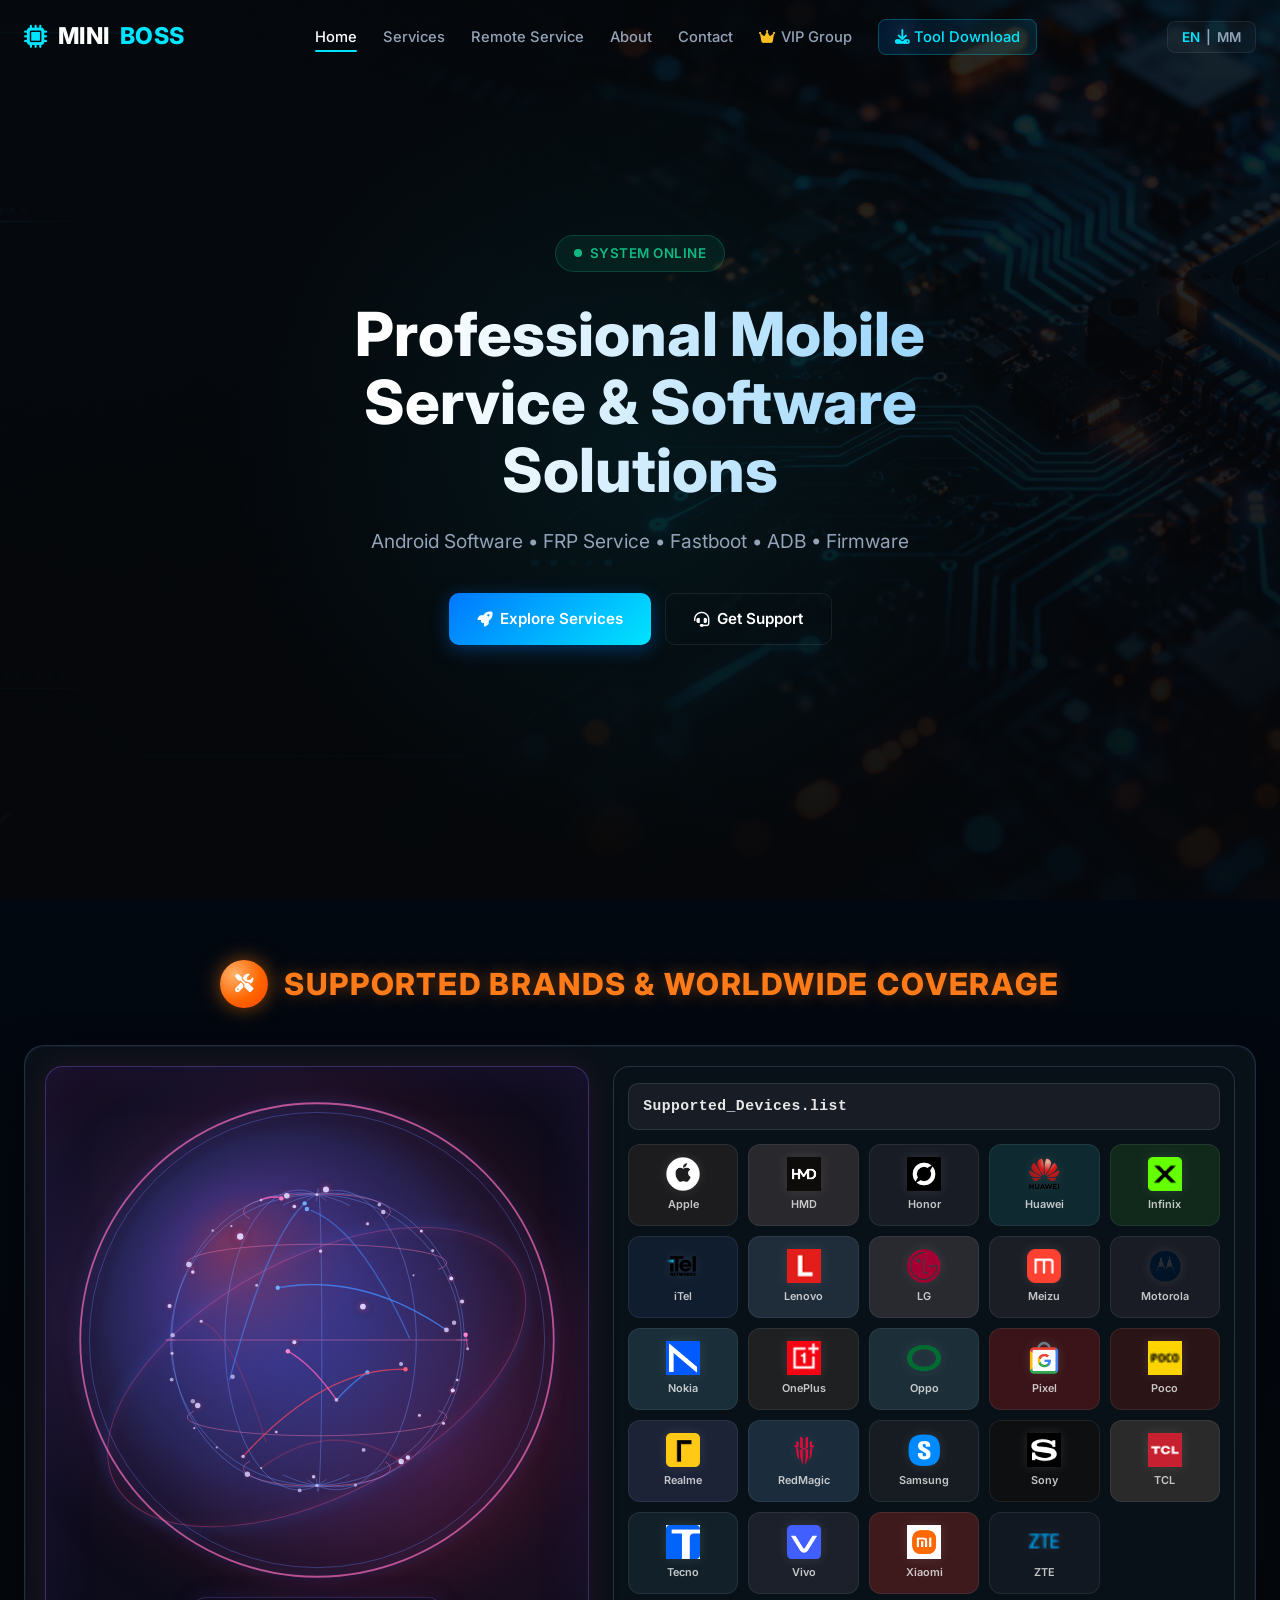
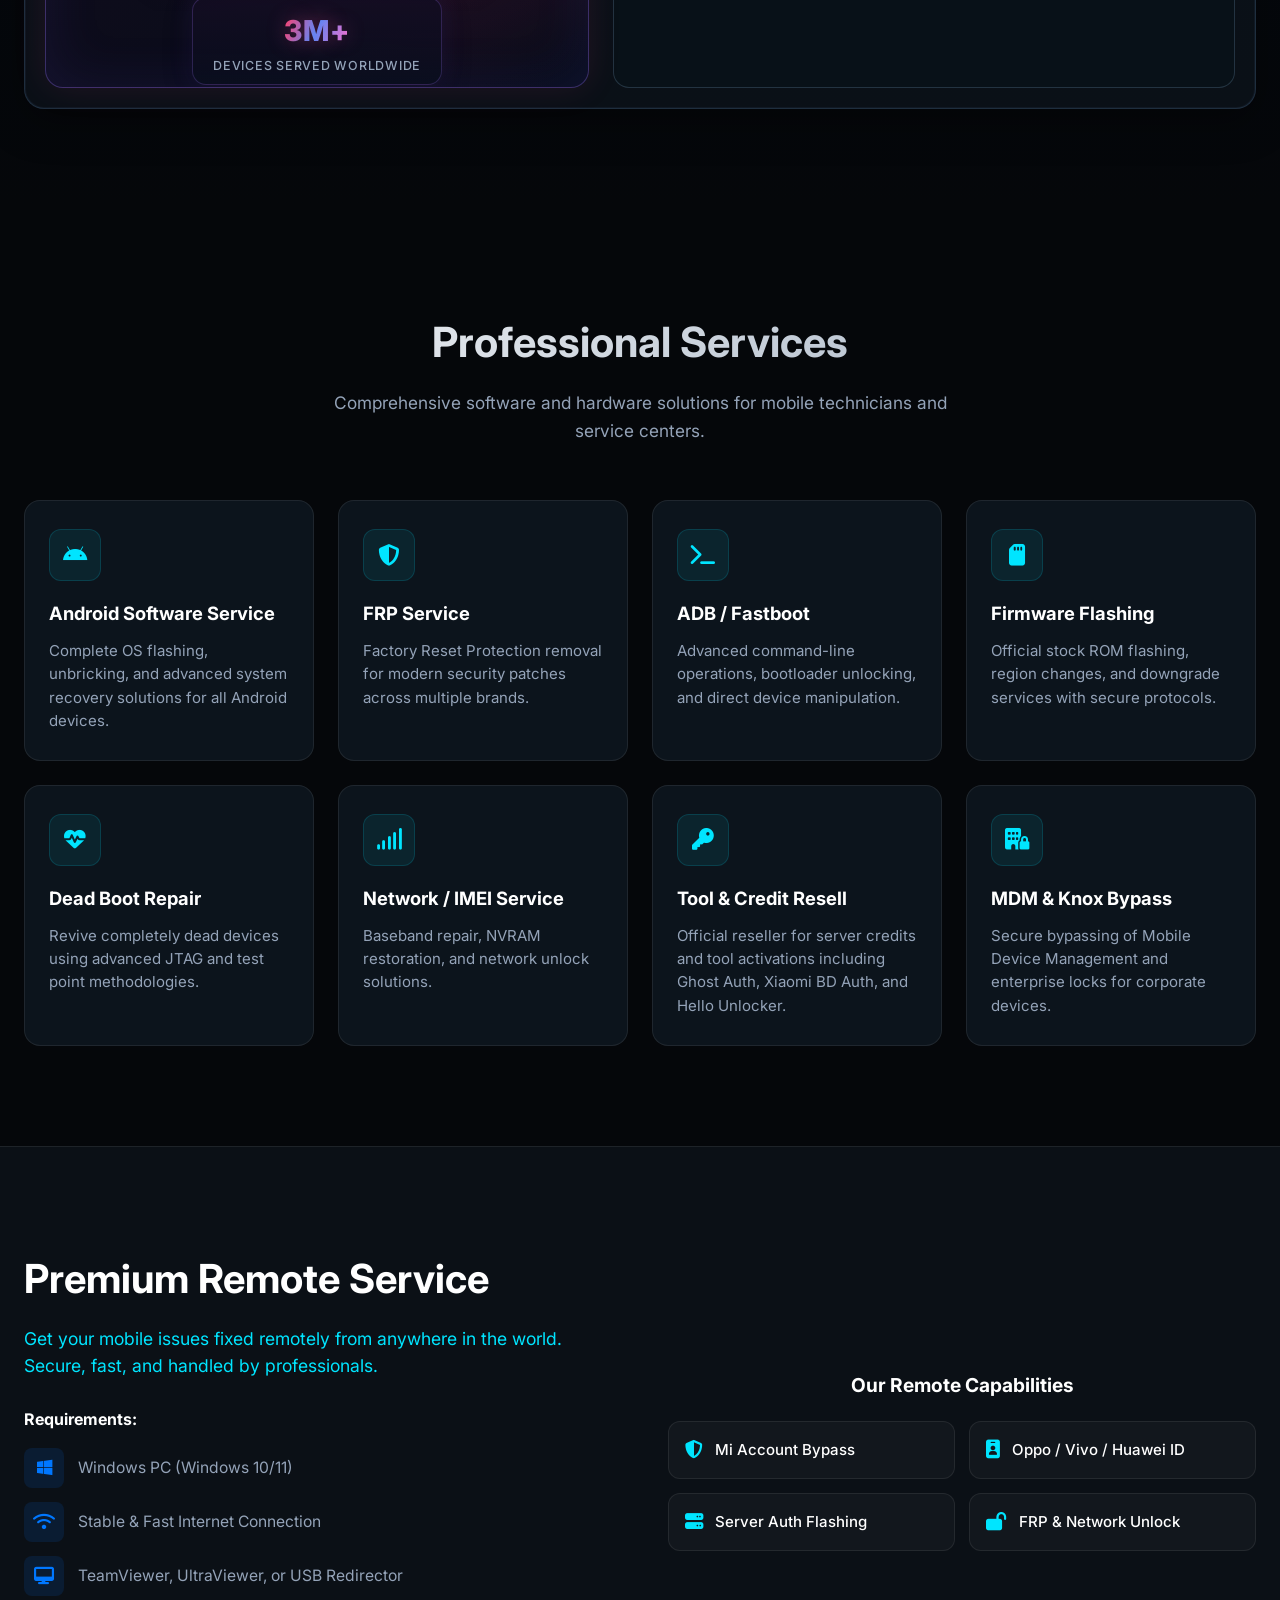
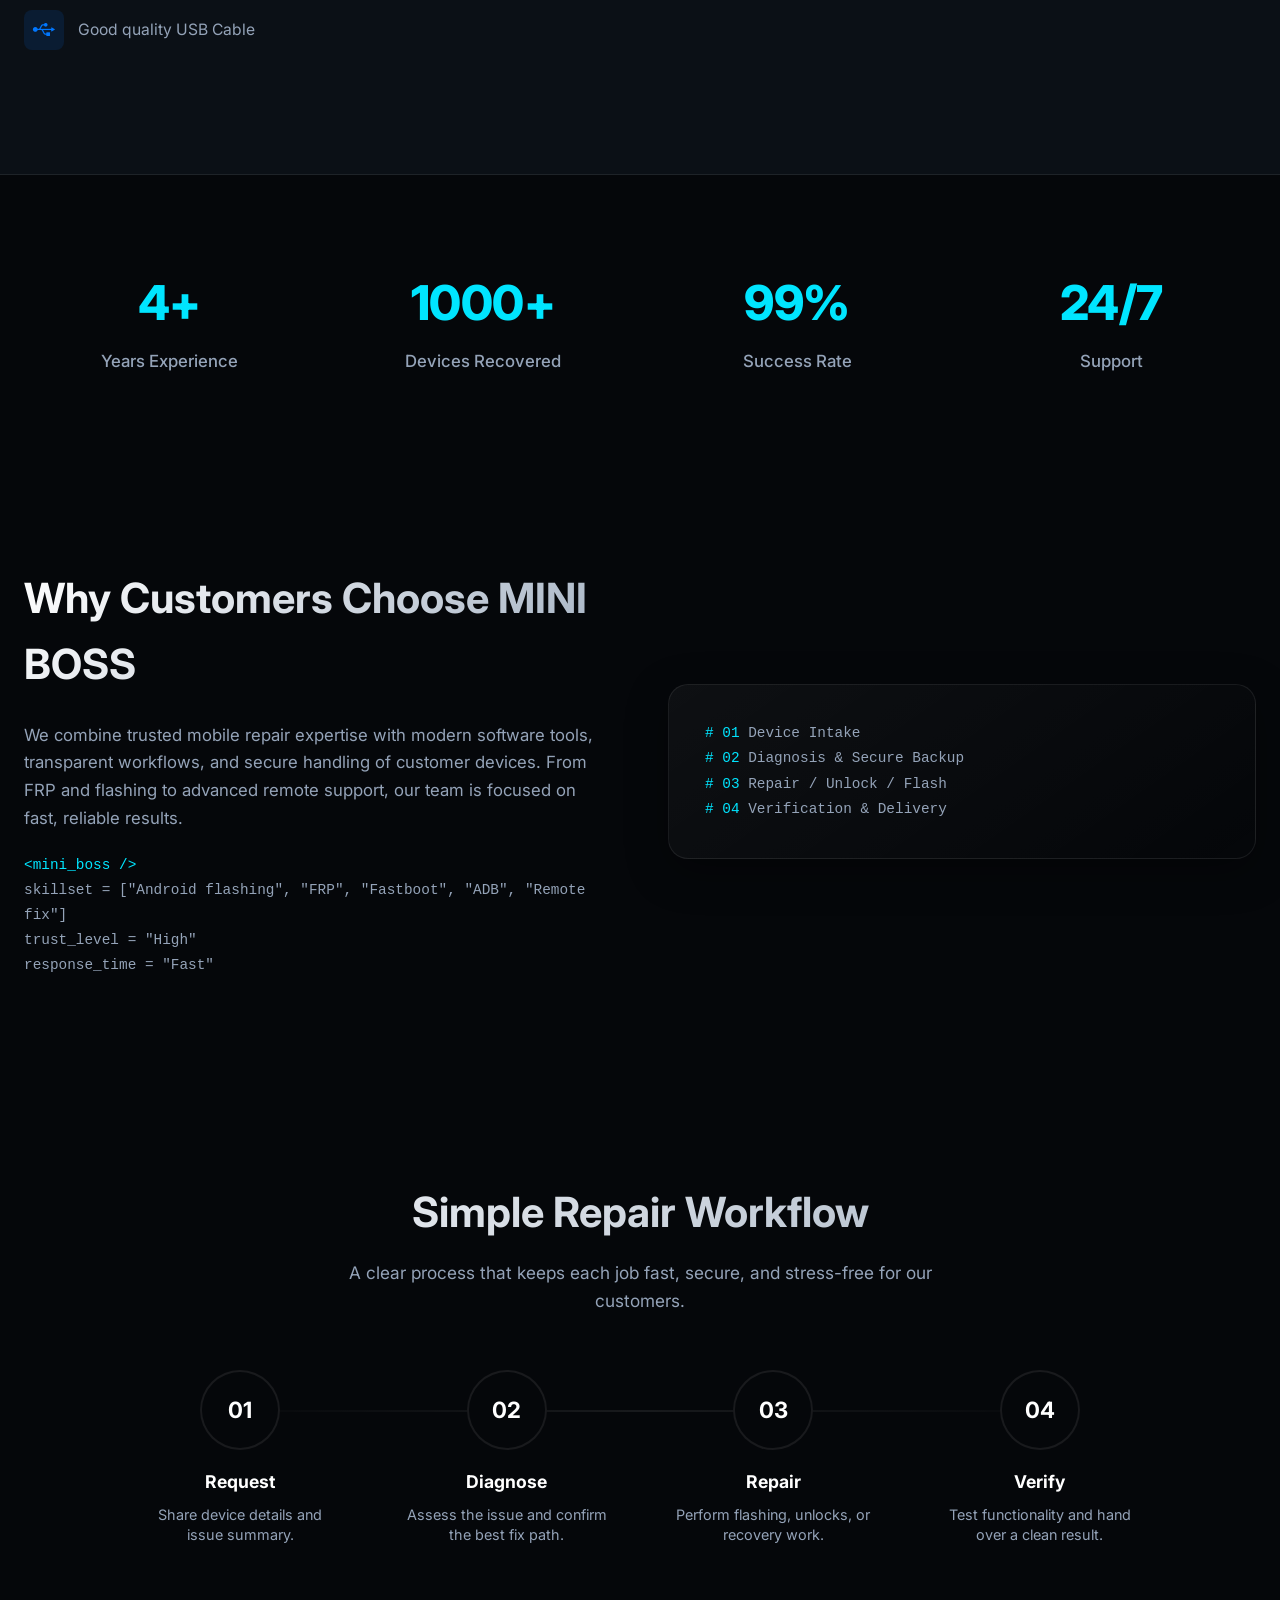
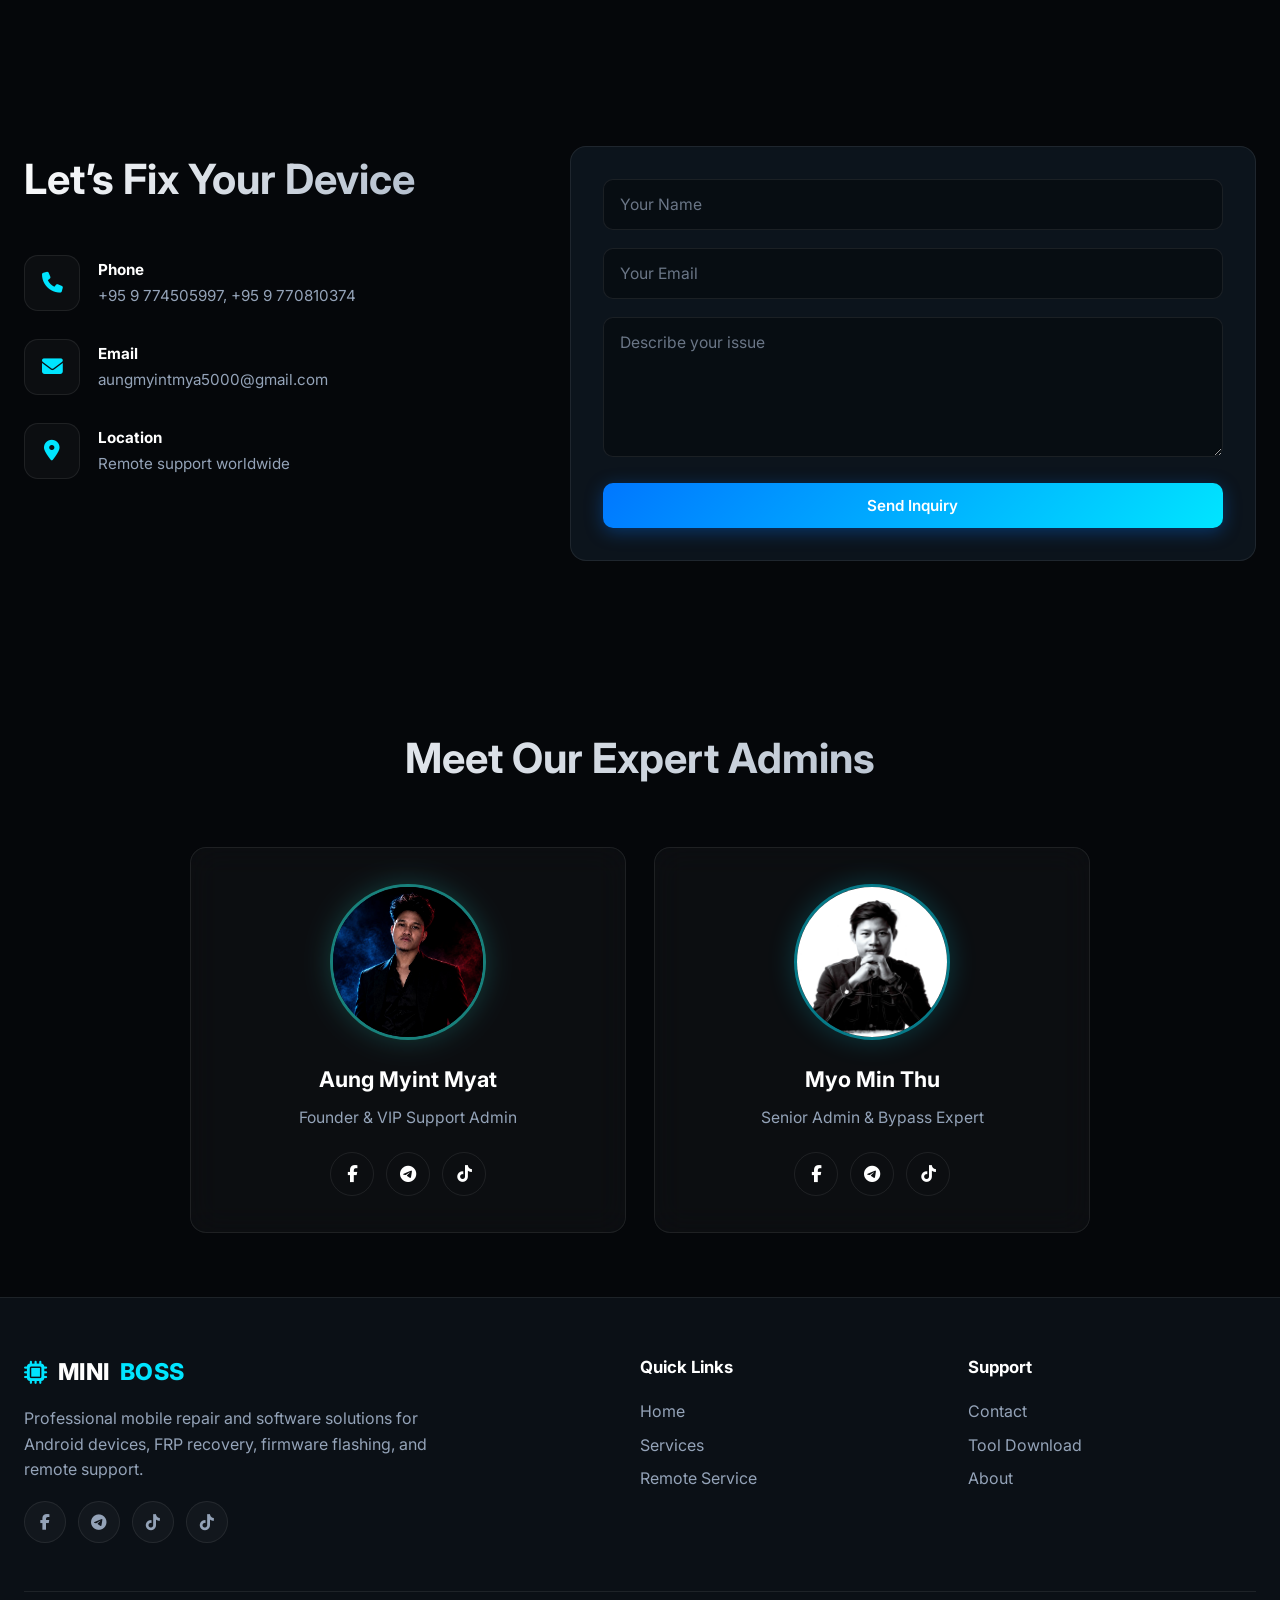
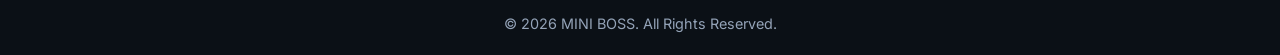
==== MINI-BOSS-WEB/index.html @ a2892de0 "Add files via upload" ====
<!DOCTYPE html>
<html lang="en">
<head>
    <meta charset="UTF-8">
    <meta name="viewport" content="width=device-width, initial-scale=1.0">
    <meta name="theme-color" content="#05070A">
    <meta name="description" content="MINI BOSS - Professional Mobile Service & Software Solutions. Android flashing, FRP removal, Fastboot, ADB, Firmware and remote repair worldwide.">
    <meta name="keywords" content="mobile repair, FRP bypass, Android flashing, Fastboot, ADB, firmware, remote service, MINI BOSS">
    <meta name="author" content="MINI BOSS">
    <meta property="og:title" content="MINI BOSS | Professional Mobile Service">
    <meta property="og:description" content="Professional Android software solutions, FRP service, Fastboot, ADB and remote repair worldwide.">
    <meta property="og:type" content="website">
    <title>MINI BOSS | Professional Mobile Service</title>
    
    <link rel="preconnect" href="https://fonts.googleapis.com">
    <link rel="preconnect" href="https://fonts.gstatic.com" crossorigin>
    <link href="https://fonts.googleapis.com/css2?family=Inter:wght@300;400;500;600;700;800&display=swap" rel="stylesheet">
    <link rel="stylesheet" href="style.css">
    <link rel="stylesheet" href="https://cdnjs.cloudflare.com/ajax/libs/font-awesome/6.4.0/css/all.min.css">
</head>
<body>

    <div id="scroll-progress"></div>

    <nav class="navbar" id="navbar">
        <div class="container nav-container">
            <a href="index.html" class="logo">
                <i class="fa-solid fa-microchip"></i> MINI <span>BOSS</span>
            </a>
            
            <ul class="nav-links" id="nav-links">
                <li><a href="index.html#home" class="active" data-i18n="nav-home">Home</a></li>
                <li><a href="index.html#services" data-i18n="nav-services">Services</a></li>
                <li><a href="index.html#remote-service" data-i18n="nav-remote">Remote Service</a></li>
                <li><a href="index.html#about" data-i18n="nav-about">About</a></li>
                <li><a href="index.html#contact" data-i18n="nav-contact">Contact</a></li>
                <li><a href="paidGp.html"><i class="fa-solid fa-crown" style="color: #fbbf24; margin-right: 5px;"></i><span data-i18n="nav-vip-group">VIP Group</span></a></li>
                <li>
                    <a href="tool_download.html" class="nav-btn-download">
                        <i class="fa-solid fa-download"></i> <span data-i18n="nav-tools-download">Tool Download</span>
                    </a>
                </li>
            </ul>

            <div class="nav-actions">
                <button id="lang-switch" class="lang-switch" title="Change Language" aria-label="Switch language">
                    <span id="lang-en" class="active">EN</span> | <span id="lang-mm">MM</span>
                </button>
                <button type="button" class="hamburger" id="hamburger" aria-label="Menu" aria-expanded="false" aria-controls="nav-links">
                    <i class="fa-solid fa-bars" aria-hidden="true"></i>
                </button>
            </div>
        </div>
    </nav>

    <!-- HERO -->
    <section id="home" class="hero">
        <div class="hero-bg"></div>
        <div class="hero-glow"></div>
        <div class="container hero-content reveal">
            <div class="status-badge">
                <div class="status-dot"></div>
                <span data-i18n="sys-online">SYSTEM ONLINE</span>
            </div>
            <h1 data-i18n="hero-title">Professional Mobile Service & Software Solutions</h1>
            <p data-i18n="hero-subtitle">Android Software • FRP Service • Fastboot • ADB • Firmware</p>
            <div class="hero-btns">
                <a href="#services" class="btn btn-primary">
                    <i class="fa-solid fa-rocket"></i> <span data-i18n="hero-btn">Explore Services</span>
                </a>
                <a href="#contact" class="btn btn-outline">
                    <i class="fa-solid fa-headset"></i> <span data-i18n="hero-btn-contact">Get Support</span>
                </a>
            </div>
        </div>
    </section>

    <!-- SUPPORTED BRANDS -->
    <section id="brands" class="brand-services">
        <div class="container brand-services-wrap reveal">
            <div class="section-brand-title">
                <span class="brand-mark"><i class="fa-solid fa-screwdriver-wrench"></i></span>
                <h2 data-i18n="brand-title">Supported Brands & Worldwide Coverage</h2>
            </div>

            <div class="brand-showcase">
                <div class="brand-globe-panel">
                    <div class="globe-shell">
                        <canvas id="globe-canvas" class="global-animation" width="520" height="520" aria-label="Animated global service coverage"></canvas>
                        <div class="globe-caption">
                            <span class="globe-stat">3M+</span>
                            <span class="globe-stat-label" data-i18n="globe-stat">Devices Served Worldwide</span>
                        </div>
                    </div>
                </div>

                <div class="brand-grid-panel">
                    <div class="brand-panel-header">Supported_Devices.list</div>
                    <div class="device-grid">
                        <div class="device-card apple"><img src="LOGO/APPLE.png" alt="Apple" loading="lazy"><small>Apple</small></div>
                        <div class="device-card hmd"><img src="LOGO/HMD.png" alt="HMD" loading="lazy"><small>HMD</small></div>
                        <div class="device-card honor"><img src="LOGO/HONOR.png" alt="Honor" loading="lazy"><small>Honor</small></div>
                        <div class="device-card huawei"><img src="LOGO/HUAWEI.png" alt="Huawei" loading="lazy"><small>Huawei</small></div>
                        <div class="device-card infinix"><img src="LOGO/INFINIX.png" alt="Infinix" loading="lazy"><small>Infinix</small></div>
                        <div class="device-card itel"><img src="LOGO/ITEL.png" alt="iTel" loading="lazy"><small>iTel</small></div>
                        <div class="device-card lenovo"><img src="LOGO/LENOVO.png" alt="Lenovo" loading="lazy"><small>Lenovo</small></div>
                        <div class="device-card lg"><img src="LOGO/LG.png" alt="LG" loading="lazy"><small>LG</small></div>
                        <div class="device-card meizu"><img src="LOGO/MEIZU.png" alt="Meizu" loading="lazy"><small>Meizu</small></div>
                        <div class="device-card motorola"><img src="LOGO/MOTOROLA.png" alt="Motorola" loading="lazy"><small>Motorola</small></div>
                        <div class="device-card nokia"><img src="LOGO/NOKIA.png" alt="Nokia" loading="lazy"><small>Nokia</small></div>
                        <div class="device-card oneplus"><img src="LOGO/ONEPLUS.png" alt="OnePlus" loading="lazy"><small>OnePlus</small></div>
                        <div class="device-card oppo"><img src="LOGO/OPPO.png" alt="Oppo" loading="lazy"><small>Oppo</small></div>
                        <div class="device-card pixel"><img src="LOGO/PIXEL.png" alt="Pixel" loading="lazy"><small>Pixel</small></div>
                        <div class="device-card poco"><img src="LOGO/POCO.png" alt="Poco" loading="lazy"><small>Poco</small></div>
                        <div class="device-card realme"><img src="LOGO/REALME.png" alt="Realme" loading="lazy"><small>Realme</small></div>
                        <div class="device-card redmagic"><img src="LOGO/READMAGIC.png" alt="RedMagic" loading="lazy"><small>RedMagic</small></div>
                        <div class="device-card samsung"><img src="LOGO/SAMSUNG.png" alt="Samsung" loading="lazy"><small>Samsung</small></div>
                        <div class="device-card sony"><img src="LOGO/SONY.png" alt="Sony" loading="lazy"><small>Sony</small></div>
                        <div class="device-card tcl"><img src="LOGO/TCL.png" alt="TCL" loading="lazy"><small>TCL</small></div>
                        <div class="device-card tecno"><img src="LOGO/TECNO.png" alt="Tecno" loading="lazy"><small>Tecno</small></div>
                        <div class="device-card vivo"><img src="LOGO/VIVO.png" alt="Vivo" loading="lazy"><small>Vivo</small></div>
                        <div class="device-card xiaomi"><img src="LOGO/XIAOMI.png" alt="Xiaomi" loading="lazy"><small>Xiaomi</small></div>
                        <div class="device-card zte"><img src="LOGO/ZTE.png" alt="ZTE" loading="lazy"><small>ZTE</small></div>
                    </div>
                </div>
            </div>
        </div>
    </section>

    <!-- SERVICES -->
    <section id="services" class="services-section">
        <div class="container">
            <div class="section-header reveal">
                <h2 data-i18n="sec-services-title">Professional Services</h2>
                <p data-i18n="sec-services-desc">Comprehensive software and hardware solutions for mobile technicians and service centers.</p>
            </div>

            <div class="services-grid">
                <div class="service-card reveal">
                    <div class="service-icon"><i class="fa-brands fa-android"></i></div>
                    <h3 data-i18n="srv-1-title">Android Software Service</h3>
                    <p data-i18n="srv-1-desc">Complete OS flashing, unbricking, and advanced system recovery solutions for all Android devices.</p>
                </div>
                <div class="service-card reveal">
                    <div class="service-icon"><i class="fa-solid fa-shield-halved"></i></div>
                    <h3 data-i18n="srv-2-title">FRP Service</h3>
                    <p data-i18n="srv-2-desc">Factory Reset Protection removal for modern security patches across multiple brands.</p>
                </div>
                <div class="service-card reveal">
                    <div class="service-icon"><i class="fa-solid fa-terminal"></i></div>
                    <h3 data-i18n="srv-3-title">ADB / Fastboot</h3>
                    <p data-i18n="srv-3-desc">Advanced command-line operations, bootloader unlocking, and direct device manipulation.</p>
                </div>
                <div class="service-card reveal">
                    <div class="service-icon"><i class="fa-solid fa-sd-card"></i></div>
                    <h3 data-i18n="srv-4-title">Firmware Flashing</h3>
                    <p data-i18n="srv-4-desc">Official stock ROM flashing, region changes, and downgrade services with secure protocols.</p>
                </div>
                <div class="service-card reveal">
                    <div class="service-icon"><i class="fa-solid fa-heart-pulse"></i></div>
                    <h3 data-i18n="srv-7-title">Dead Boot Repair</h3>
                    <p data-i18n="srv-7-desc">Revive completely dead devices using advanced JTAG and test point methodologies.</p>
                </div>
                <div class="service-card reveal">
                    <div class="service-icon"><i class="fa-solid fa-signal"></i></div>
                    <h3 data-i18n="srv-8-title">Network / IMEI Service</h3>
                    <p data-i18n="srv-8-desc">Baseband repair, NVRAM restoration, and network unlock solutions.</p>
                </div>
                <div class="service-card reveal">
                    <div class="service-icon"><i class="fa-solid fa-key"></i></div>
                    <h3 data-i18n="srv-9-title">Tool & Credit Resell</h3>
                    <p data-i18n="srv-9-desc">Official reseller for server credits and tool activations including Ghost Auth, Xiaomi BD Auth, and Hello Unlocker.</p>
                </div>
                <div class="service-card reveal">
                    <div class="service-icon"><i class="fa-solid fa-building-lock"></i></div>
                    <h3 data-i18n="srv-10-title">MDM & Knox Bypass</h3>
                    <p data-i18n="srv-10-desc">Secure bypassing of Mobile Device Management and enterprise locks for corporate devices.</p>
                </div>
            </div>
        </div>
    </section>

    <!-- REMOTE SERVICE -->
    <section id="remote-service">
        <div class="container remote-layout">
            <div class="remote-content reveal">
                <h2 data-i18n="rem-title">Premium Remote Service</h2>
                <p class="lead" data-i18n="rem-lead">Get your mobile issues fixed remotely from anywhere in the world. Secure, fast, and handled by professionals.</p>

                <h4 data-i18n="rem-req-title" style="margin-bottom: 15px; color: #fff;">Requirements:</h4>
                <ul class="req-list">
                    <li><i class="fa-brands fa-windows"></i> <span data-i18n="rem-req-1">Windows PC (Windows 10/11)</span></li>
                    <li><i class="fa-solid fa-wifi"></i> <span data-i18n="rem-req-2">Stable & Fast Internet Connection</span></li>
                    <li><i class="fa-solid fa-desktop"></i> <span data-i18n="rem-req-3">TeamViewer, UltraViewer, or USB Redirector</span></li>
                    <li><i class="fa-brands fa-usb"></i> <span data-i18n="rem-req-4">Good quality USB Cable</span></li>
                </ul>
            </div>

            <div class="remote-capabilities reveal">
                <h4 data-i18n="rem-cap-title" style="margin-bottom: 20px; font-size: 1.2rem; text-align: center;">Our Remote Capabilities</h4>
                <div class="capabilities-grid">
                    <div class="cap-item">
                        <i class="fa-solid fa-shield-halved"></i>
                        <span data-i18n="rem-cap-1">Mi Account Bypass</span>
                    </div>
                    <div class="cap-item">
                        <i class="fa-solid fa-id-badge"></i>
                        <span data-i18n="rem-cap-2">Oppo / Vivo / Huawei ID</span>
                    </div>
                    <div class="cap-item">
                        <i class="fa-solid fa-server"></i>
                        <span data-i18n="rem-cap-3">Server Auth Flashing</span>
                    </div>
                    <div class="cap-item">
                        <i class="fa-solid fa-lock-open"></i>
                        <span data-i18n="rem-cap-4">FRP & Network Unlock</span>
                    </div>
                </div>
            </div>
        </div>
    </section>

    <!-- STATS -->
    <section id="stats">
        <div class="container">
            <div class="stats-grid reveal">
                <div class="stat-item">
                    <h3>4+</h3>
                    <p data-i18n="stat-years">Years Experience</p>
                </div>
                <div class="stat-item">
                    <h3>1000+</h3>
                    <p data-i18n="stat-devices">Devices Recovered</p>
                </div>
                <div class="stat-item">
                    <h3>99%</h3>
                    <p data-i18n="stat-success">Success Rate</p>
                </div>
                <div class="stat-item">
                    <h3>24/7</h3>
                    <p data-i18n="stat-support">Support</p>
                </div>
            </div>
        </div>
    </section>

    <!-- ABOUT -->
    <section id="about">
        <div class="container about-layout">
            <div class="about-content reveal">
                <div class="section-header" style="text-align: left; margin-bottom: 24px;">
                    <h2 data-i18n="about-title">Why Customers Choose MINI BOSS</h2>
                </div>
                <p data-i18n="about-text">We combine trusted mobile repair expertise with modern software tools, transparent workflows, and secure handling of customer devices. From FRP and flashing to advanced remote support, our team is focused on fast, reliable results.</p>

                <div class="code-block" style="margin-top: 20px;">
                    <span>&lt;mini_boss /&gt;</span><br>
                    skillset = ["Android flashing", "FRP", "Fastboot", "ADB", "Remote fix"]<br>
                    trust_level = "High"<br>
                    response_time = "Fast"
                </div>
            </div>

            <div class="about-visual-card reveal">
                <div class="code-block">
                    <span># 01</span> Device Intake<br>
                    <span># 02</span> Diagnosis & Secure Backup<br>
                    <span># 03</span> Repair / Unlock / Flash<br>
                    <span># 04</span> Verification & Delivery
                </div>
            </div>
        </div>
    </section>

    <!-- WORKFLOW -->
    <section id="workflow">
        <div class="container">
            <div class="section-header reveal">
                <h2 data-i18n="workflow-title">Simple Repair Workflow</h2>
                <p data-i18n="workflow-desc">A clear process that keeps each job fast, secure, and stress-free for our customers.</p>
            </div>

            <div class="workflow-timeline reveal">
                <div class="workflow-step">
                    <div class="step-number">01</div>
                    <div>
                        <h4 data-i18n="step-1-title">Request</h4>
                        <p data-i18n="step-1-desc">Share device details and issue summary.</p>
                    </div>
                </div>
                <div class="workflow-step">
                    <div class="step-number">02</div>
                    <div>
                        <h4 data-i18n="step-2-title">Diagnose</h4>
                        <p data-i18n="step-2-desc">Assess the issue and confirm the best fix path.</p>
                    </div>
                </div>
                <div class="workflow-step">
                    <div class="step-number">03</div>
                    <div>
                        <h4 data-i18n="step-3-title">Repair</h4>
                        <p data-i18n="step-3-desc">Perform flashing, unlocks, or recovery work.</p>
                    </div>
                </div>
                <div class="workflow-step">
                    <div class="step-number">04</div>
                    <div>
                        <h4 data-i18n="step-4-title">Verify</h4>
                        <p data-i18n="step-4-desc">Test functionality and hand over a clean result.</p>
                    </div>
                </div>
            </div>
        </div>
    </section>

    <!-- CONTACT -->
    <section id="contact">
        <div class="container contact-layout">
            <div class="contact-info reveal">
                <div class="section-header" style="text-align: left; margin-bottom: 0;">
                    <h2 data-i18n="contact-title">Let’s Fix Your Device</h2>
                </div>

                <div class="contact-item">
                    <div class="contact-icon"><i class="fa-solid fa-phone"></i></div>
                    <div>
                        <h4 data-i18n="contact-phone-label">Phone</h4>
                        <p>+95 9 774505997, +95 9 770810374</p>
                    </div>
                </div>

                <div class="contact-item">
                    <div class="contact-icon"><i class="fa-solid fa-envelope"></i></div>
                    <div>
                        <h4 data-i18n="contact-email-label">Email</h4>
                        <p>aungmyintmya5000@gmail.com</p>
                    </div>
                </div>

                <div class="contact-item">
                    <div class="contact-icon"><i class="fa-solid fa-location-dot"></i></div>
                    <div>
                        <h4 data-i18n="contact-location-label">Location</h4>
                        <p data-i18n="contact-location">Remote support worldwide</p>
                    </div>
                </div>
            </div>

            <form class="contact-form reveal" id="contact-form">
                <div class="form-group">
                    <input type="text" name="name" placeholder="Your Name" aria-label="Your Name" required>
                </div>
                <div class="form-group">
                    <input type="email" name="email" placeholder="Your Email" aria-label="Your Email" required>
                </div>
                <div class="form-group">
                    <textarea name="message" placeholder="Describe your issue" aria-label="Describe your issue" required></textarea>
                </div>
                <button type="submit" class="btn btn-primary" data-i18n="contact-submit">Send Inquiry</button>
            </form>
        </div>
    </section>

    <!-- EXPERT ADMINS -->
    <section id="admins" class="admins-section">
        <div class="container">
            <div class="section-header reveal">
                <h2 data-i18n="admins-title">Meet Our Expert Admins</h2>
            </div>
            <div class="admins-grid">
                <article class="glass-card admin-card reveal">
                    <img class="admin-avatar admin-avatar-aung" src="LOGO/aung.jpg" alt="Aung Myint Myat" loading="lazy">
                    <h3 class="admin-name">Aung Myint Myat</h3>
                    <p class="admin-role">Founder &amp; VIP Support Admin</p>
                    <div class="admin-socials">
                        <a class="admin-social-link facebook" href="https://www.facebook.com/share/1CGqQb7yy7/" target="_blank" rel="noopener noreferrer" aria-label="Aung Myint Myat on Facebook"><i class="fa-brands fa-facebook-f" aria-hidden="true"></i></a>
                        <a class="admin-social-link telegram" href="https://t.me/aungmyintmyat007010" target="_blank" rel="noopener noreferrer" aria-label="Contact Aung Myint Myat on Telegram"><i class="fa-brands fa-telegram" aria-hidden="true"></i></a>
                        <a class="admin-social-link tiktok" href="https://www.tiktok.com/@aung_myint_myat_007?_r=1&amp;_t=ZS-9ANBiFxHVeX" target="_blank" rel="noopener noreferrer" aria-label="Aung Myint Myat on TikTok"><i class="fa-brands fa-tiktok" aria-hidden="true"></i></a>
                    </div>
                </article>
                <article class="glass-card admin-card reveal">
                    <img class="admin-avatar" src="LOGO/myo.jpg" alt="Myo Min Thu" loading="lazy">
                    <h3 class="admin-name">Myo Min Thu</h3>
                    <p class="admin-role">Senior Admin &amp; Bypass Expert</p>
                    <div class="admin-socials">
                        <a class="admin-social-link facebook" href="https://www.facebook.com/share/1D4BJWRnai/" target="_blank" rel="noopener noreferrer" aria-label="Myo on Facebook"><i class="fa-brands fa-facebook-f" aria-hidden="true"></i></a>
                        <a class="admin-social-link telegram" href="https://t.me/MUnlocker95" target="_blank" rel="noopener noreferrer" aria-label="Contact Myo on Telegram"><i class="fa-brands fa-telegram" aria-hidden="true"></i></a>
                        <a class="admin-social-link tiktok" href="https://www.tiktok.com/@myominthu.ga?_r=1&amp;_t=ZS-9ANBpBIBcij" target="_blank" rel="noopener noreferrer" aria-label="Myo on TikTok"><i class="fa-brands fa-tiktok" aria-hidden="true"></i></a>
                    </div>
                </article>
            </div>
        </div>
    </section>

    <footer>
        <div class="container">
            <div class="footer-grid">
                <div>
                    <a href="index.html" class="logo" style="margin-bottom: 15px; display: inline-flex;">
                        <i class="fa-solid fa-microchip"></i> MINI <span>BOSS</span>
                    </a>
                    <p data-i18n="footer-text" style="color: var(--text-muted); max-width: 420px;">Professional mobile repair and software solutions for Android devices, FRP recovery, firmware flashing, and remote support.</p>
                    <div class="social-icons">
                        <a href="https://www.facebook.com/aungmyintmyat007010" aria-label="Facebook"><i class="fa-brands fa-facebook-f"></i></a>
                        <a href="https://t.me/aungmyintmyat007010" aria-label="Telegram"><i class="fa-brands fa-telegram"></i></a>
                        <a href="https://www.tiktok.com/@aung_myint_myat_007?_r=1&amp;_t=ZS-9ANBiFxHVeX" aria-label="Aung Myint Myat on TikTok"><i class="fa-brands fa-tiktok"></i></a>
                        <a href="https://www.tiktok.com/@myominthu.ga?_r=1&amp;_t=ZS-9ANBpBIBcij" aria-label="Myo on TikTok"><i class="fa-brands fa-tiktok"></i></a>
                    </div>
                </div>

                <div>
                    <h4 data-i18n="footer-links-title">Quick Links</h4>
                    <ul>
                        <li><a href="index.html#home">Home</a></li>
                        <li><a href="index.html#services">Services</a></li>
                        <li><a href="index.html#remote-service">Remote Service</a></li>
                    </ul>
                </div>

                <div>
                    <h4 data-i18n="footer-support-title">Support</h4>
                    <ul>
                        <li><a href="index.html#contact">Contact</a></li>
                        <li><a href="tool_download.html">Tool Download</a></li>
                        <li><a href="index.html#about">About</a></li>
                    </ul>
                </div>
            </div>

            <div class="footer-bottom">
                <p>&copy; 2026 MINI BOSS. All Rights Reserved.</p>
            </div>
        </div>
    </footer>

    <div id="toast-container"></div>

    <script>
        document.addEventListener('DOMContentLoaded', () => {
            const translations = {
                en: {
                    "nav-home": "Home",
                    "nav-services": "Services",
                    "nav-remote": "Remote Service",
                    "nav-about": "About",
                    "nav-contact": "Contact",
                    "nav-vip-group": "VIP Group",
                    "nav-tools-download": "Tool Download",
                    "admins-title": "Meet Our Expert Admins",
                    "sys-online": "SYSTEM ONLINE",
                    "hero-title": "Professional Mobile Service & Software Solutions",
                    "hero-subtitle": "Android Software • FRP Service • Fastboot • ADB • Firmware",
                    "hero-btn": "Explore Services",
                    "hero-btn-contact": "Get Support",
                    "brand-title": "Supported Brands & Worldwide Coverage",
                    "globe-stat": "Devices Served Worldwide",
                    "sec-services-title": "Professional Services",
                    "sec-services-desc": "Comprehensive software and hardware solutions for mobile technicians and service centers.",
                    "srv-1-title": "Android Software Service",
                    "srv-1-desc": "Complete OS flashing, unbricking, and advanced system recovery solutions for all Android devices.",
                    "srv-2-title": "FRP Service",
                    "srv-2-desc": "Factory Reset Protection removal for modern security patches across multiple brands.",
                    "srv-3-title": "ADB / Fastboot",
                    "srv-3-desc": "Advanced command-line operations, bootloader unlocking, and direct device manipulation.",
                    "srv-4-title": "Firmware Flashing",
                    "srv-4-desc": "Official stock ROM flashing, region changes, and downgrade services with secure protocols.",
                    "srv-7-title": "Dead Boot Repair",
                    "srv-7-desc": "Revive completely dead devices using advanced JTAG and test point methodologies.",
                    "srv-8-title": "Network / IMEI Service",
                    "srv-8-desc": "Baseband repair, NVRAM restoration, and network unlock solutions.",
                    "srv-9-title": "Tool & Credit Resell",
                    "srv-9-desc": "Official reseller for server credits and tool activations including Ghost Auth, Xiaomi BD Auth, and Hello Unlocker.",
                    "srv-10-title": "MDM & Knox Bypass",
                    "srv-10-desc": "Secure bypassing of Mobile Device Management and enterprise locks for corporate devices.",
                    "rem-title": "Premium Remote Service",
                    "rem-lead": "Get your mobile issues fixed remotely from anywhere in the world. Secure, fast, and handled by professionals.",
                    "rem-req-title": "Requirements:",
                    "rem-req-1": "Windows PC (Windows 10/11)",
                    "rem-req-2": "Stable & Fast Internet Connection",
                    "rem-req-3": "TeamViewer, UltraViewer, or USB Redirector",
                    "rem-req-4": "Good quality USB Cable",
                    "rem-cap-title": "Our Remote Capabilities",
                    "rem-cap-1": "Mi Account Bypass",
                    "rem-cap-2": "Oppo / Vivo / Huawei ID",
                    "rem-cap-3": "Server Auth Flashing",
                    "rem-cap-4": "FRP & Network Unlock",
                    "stat-years": "Years Experience",
                    "stat-devices": "Devices Recovered",
                    "stat-success": "Success Rate",
                    "stat-support": "Support",
                    "about-title": "Why Customers Choose MINI BOSS",
                    "about-text": "We combine trusted mobile repair expertise with modern software tools, transparent workflows, and secure handling of customer devices. From FRP and flashing to advanced remote support, our team is focused on fast, reliable results.",
                    "workflow-title": "Simple Repair Workflow",
                    "workflow-desc": "A clear process that keeps each job fast, secure, and stress-free for our customers.",
                    "step-1-title": "Request",
                    "step-1-desc": "Share device details and issue summary.",
                    "step-2-title": "Diagnose",
                    "step-2-desc": "Assess the issue and confirm the best fix path.",
                    "step-3-title": "Repair",
                    "step-3-desc": "Perform flashing, unlocks, or recovery work.",
                    "step-4-title": "Verify",
                    "step-4-desc": "Test functionality and hand over a clean result.",
                    "contact-title": "Let’s Fix Your Device",
                    "contact-phone-label": "Phone",
                    "contact-email-label": "Email",
                    "contact-location-label": "Location",
                    "contact-location": "Remote support worldwide",
                    "contact-submit": "Send Inquiry",
                    "footer-text": "Professional mobile repair and software solutions for Android devices, FRP recovery, firmware flashing, and remote support.",
                    "footer-links-title": "Quick Links",
                    "footer-support-title": "Support",
                    "toast-success": "Message sent successfully!",
                    "toast-error": "Please fill in all fields."
                },
                mm: {
                    "nav-home": "ပင်မစာမျက်နှာ",
                    "nav-services": "ဝန်ဆောင်မှုများ",
                    "nav-remote": "Remote Services",
                    "nav-about": "အကြောင်း",
                    "nav-contact": "ဆက်သွယ်ရန်",
                    "nav-vip-group": "VIP ဂရု",
                    "nav-tools-download": "Tool ဒေါင်းလုဒ်",
                    "admins-title": "ကျွန်ုပ်တို့၏ ကျွမ်းကျင် Admin များနှင့် မိတ်ဆက်ပါ",
                    "sys-online": "စနစ်အွန်လိုင်းပေါ်တွင်ရှိသည်",
                    "hero-title": "Professional Mobile Service & Software Solutions",
                    "hero-subtitle": "Android ဆော့ဖ်ဝဲလ် • FRP ဖြုတ်ခြင်း • Fastboot • ADB • Firmware",
                    "hero-btn": "ဝန်ဆောင်မှုများ လေ့လာရန်",
                    "hero-btn-contact": "အကူအညီရယူရန်",
                    "brand-title": "ပံ့ပိုးပေးသော Brand များ & ကမ္ဘာအနှံ့",
                    "globe-stat": "ကမ္ဘာအနှံ့ ဝန်ဆောင်မှုပေးပြီး",
                    "sec-services-title": "Professional Services",
                    "sec-services-desc": "မိုဘိုင်းနည်းပညာရှင်များနှင့် ဝန်ဆောင်မှုစင်တာများအတွက် ပြီးပြည့်စုံသော ဆော့ဖ်ဝဲလ်နှင့် ဟာ့ဒ်ဝဲလ် ဖြေရှင်းချက်များ။",
                    "srv-1-title": "Android ဆော့ဖ်ဝဲလ် ဝန်ဆောင်မှု",
                    "srv-1-desc": "Android ဖုန်းများအတွက် OS ရေးခြင်း၊ Unbrick လုပ်ခြင်းနှင့် အဆင့်မြင့် စနစ်ပြန်လည်သတ်မှတ်ခြင်း။",
                    "srv-2-title": "FRP ဖြုတ်ခြင်း",
                    "srv-2-desc": "ခေတ်မီလုံခြုံရေး patch များပါဝင်သော ဖုန်းများအတွက် Google Account (FRP) ဖယ်ရှားပေးခြင်း။",
                    "srv-3-title": "ADB / Fastboot ဝန်ဆောင်မှု",
                    "srv-3-desc": "အဆင့်မြင့် Command-line လုပ်ဆောင်ချက်များ၊ Bootloader ဖွင့်ခြင်းနှင့် ဖုန်းကို တိုက်ရိုက် ထိန်းချုပ်ခြင်း။",
                    "srv-4-title": "Firmware ရေးခြင်း",
                    "srv-4-desc": "မူရင်း Stock ROM ရေးခြင်း၊ Region ချိန်းခြင်းနှင့် လုံခြုံသော ပရိုတိုကောများဖြင့် ဖန်းဝဲရေးခြင်း။",
                    "srv-7-title": "Dead Boot ပြုပြင်ခြင်း",
                    "srv-7-desc": "အဆင့်မြင့် JTAG နှင့် Test Point နည်းလမ်းများကို အသုံးပြု၍ လုံးဝပါဝါပိတ်သွားသော ဖုန်းများကို ပြန်လည်အသက်သွင်းခြင်း။",
                    "srv-8-title": "Network / IMEI ဝန်ဆောင်မှု",
                    "srv-8-desc": "Baseband ပြုပြင်ခြင်း၊ NVRAM ပြန်လည်ထည့်သွင်းခြင်းနှင့် Network ဖွင့်ခြင်း ဖြေရှင်းချက်များ။",
                    "srv-9-title": "Tool နှင့် Credit အရောင်း",
                    "srv-9-desc": "Ghost Auth, Xiaomi BD Auth, Hello Unlocker စသည့် Server credit များနှင့် Tool activation များကို ယုံကြည်စိတ်ချစွာ ဝယ်ယူရရှိနိုင်ပါသည်။",
                    "srv-10-title": "MDM နှင့် Knox Bypass",
                    "srv-10-desc": "ကုမ္ပဏီသုံး ဖုန်းများအတွက် Mobile Device Management နှင့် Knox လော့ခ်များကို လုံခြုံစွာ ကျော်ဖြတ်ပေးခြင်း။",
                    "rem-title": "Remote Services",
                    "rem-lead": "သင့်မိုဘိုင်းပြဿနာများကို နေရာမရွေး အဝေးမှ ပြုပြင်လိုက်ပါ။ လုံခြုံ၊ မြန်ဆန်ပြီး ကျွမ်းကျင်စွာ ဆောင်ရွက်ပေးပါသည်။",
                    "rem-req-title": "လိုအပ်ချက်များ -",
                    "rem-req-1": "Windows PC (Windows 10/11) ရှိရမည်",
                    "rem-req-2": "မြန်ဆန်ပြီး တည်ငြိမ်သော အင်တာနက်",
                    "rem-req-3": "TeamViewer, UltraViewer သို့မဟုတ် USB Redirector",
                    "rem-req-4": "အရည်အသွေးကောင်းမွန်သော USB ကြိုး",
                    "rem-cap-title": "Remote Services",
                    "rem-cap-1": "Mi Account ဖြုတ်ခြင်း",
                    "rem-cap-2": "Oppo / Vivo / Huawei ID ဖြုတ်ခြင်း",
                    "rem-cap-3": "Server Auth ဖြင့် ဖန်းဝဲရေးခြင်း",
                    "rem-cap-4": "FRP နှင့် Network ဖွင့်ခြင်း",
                    "stat-years": "အတွေ့အကြုံနှစ်ပေါင်း",
                    "stat-devices": "ပြုပြင်ပြီး ဖုန်းအရေအတွက်",
                    "stat-success": "အောင်မြင်မှုနှုန်း",
                    "stat-support": "ပံ့ပိုးကူညီမှု",
                    "about-title": "MINI BOSS ကို အဘယ်ကြောင့်ရွေးချယ်သလဲ",
                    "about-text": "ကျွန်ုပ်တို့သည် ယုံကြည်ရသော မိုဘိုင်းပြုပြင်ရေးအတွေ့အကြုံ၊ ခေတ်မီဆော့ဖ်ဝဲလ်ကိရိယာများ၊ စနစ်တကျလုပ်ဆောင်မှုနှင့် ဖုန်းများကို လုံခြုံစွာ ကိုင်တွယ်ပေးသော ဆောင်ရွက်မှုများကို ပေါင်းစပ်ထားပါသည်။ FRP၊ Firmware Flashing နှင့် Remote Support အထိ များစွာသော ဝန်ဆောင်မှုများကို မြန်ဆန်ပြီး စိတ်ချရစွာ ပေးဆောင်ပါသည်။",
                    "workflow-title": "ရိုးရှင်းသော ပြုပြင်ရေးလုပ်ငန်းစဉ်",
                    "workflow-desc": "အလုပ်တစ်ခုစီကို မြန်ဆန်စွာ၊ လုံခြုံစွာနှင့် စိတ်အလုံအငုံဖြင့် စီမံပေးသော လုပ်ငန်းစဉ်တစ်ခု။",
                    "step-1-title": "တောင်းဆိုမှု",
                    "step-1-desc": "ဖုန်းအခြေအနေနှင့် ပြဿနာအကျဉ်းကို မေးမြန်းပါ။",
                    "step-2-title": "စစ်ဆေးခြင်း",
                    "step-2-desc": "ပြဿနာကို စစ်ဆေးပြီး သင့်အတွက် အကောင်းဆုံး ဖြေရှင်းနည်းကို ဆုံးဖြတ်ပါ။",
                    "step-3-title": "ပြုပြင်ရန်",
                    "step-3-desc": "Flashing၊ Unlock၊ Recovery စသည့် လုပ်ငန်းများကို ဆောင်ရွက်ပါ။",
                    "step-4-title": "စစ်ဆေးရန်",
                    "step-4-desc": "လုပ်ဆောင်မှုကို စစ်ဆေးပြီး သန့်ရှင်းသော ရလဒ်ဖြင့် ပေးအပ်ပါ။",
                    "contact-title": "သင့်ဖုန်းကို အမြန်ပြင်ပေးမယ်",
                    "contact-phone-label": "ဖုန်း",
                    "contact-email-label": "အီးမေးလ်",
                    "contact-location-label": "တည်နေရာ",
                    "contact-location": "ကမ္ဘာအနှံ့ Remote Support",
                    "contact-submit": "မေးမြန်းမှုပို့မည်",
                    "footer-text": "Android ဖုန်းများအတွက် FRP Recovery၊ Firmware Flashing နှင့် Remote Support တို့အတွက် ကျွမ်းကျင်သော မိုဘိုင်းပြုပြင်ရေးနှင့် ဆော့ဖ်ဝဲလ်ဖြေရှင်းချက်များ။",
                    "footer-links-title": "အမြန်လင့်များ",
                    "footer-support-title": "ပံ့ပိုးကူညီမှု",
                    "toast-success": "စာတိုပို့ပြီးပါပြီ!",
                    "toast-error": "အချက်အလက်အားလုံး ဖြည့်ပေးပါ။"
                }
            };

            const navbar = document.getElementById('navbar');
            const scrollProgress = document.getElementById('scroll-progress');
            const navLinks = document.querySelectorAll('.nav-links a');
            const navMenu = document.getElementById('nav-links');
            const hamburger = document.getElementById('hamburger');
            const langSwitchBtn = document.getElementById('lang-switch');
            const langEn = document.getElementById('lang-en');
            const langMm = document.getElementById('lang-mm');
            const revealElements = document.querySelectorAll('.reveal');
            const sections = document.querySelectorAll('section[id]');
            let currentLang = localStorage.getItem('miniboss_lang') || 'en';

            function showToast(message, isError = false) {
                const container = document.getElementById('toast-container');
                const toast = document.createElement('div');
                toast.className = 'toast' + (isError ? ' error' : '');
                toast.innerHTML = `<i class="fa-solid ${isError ? 'fa-circle-exclamation' : 'fa-circle-check'}"></i> ${message}`;
                container.appendChild(toast);
                requestAnimationFrame(() => toast.classList.add('show'));
                setTimeout(() => {
                    toast.classList.remove('show');
                    setTimeout(() => toast.remove(), 350);
                }, 3200);
            }

            function updateScrollState() {
                const scrollTop = window.scrollY;
                const docHeight = document.body.scrollHeight - window.innerHeight;
                const progress = docHeight > 0 ? (scrollTop / docHeight) * 100 : 0;
                if (scrollProgress) scrollProgress.style.width = Math.min(progress, 100) + '%';
                if (navbar) navbar.classList.toggle('scrolled', scrollTop > 20);
            }

            function applyLanguage(lang) {
                const dict = translations[lang];
                document.querySelectorAll('[data-i18n]').forEach((el) => {
                    const key = el.getAttribute('data-i18n');
                    if (dict[key]) el.textContent = dict[key];
                });
                if (langEn && langMm) {
                    langEn.classList.toggle('active', lang === 'en');
                    langMm.classList.toggle('active', lang === 'mm');
                }
                localStorage.setItem('miniboss_lang', lang);
                currentLang = lang;
                document.documentElement.lang = lang === 'mm' ? 'my' : 'en';
            }

            if (hamburger && navMenu) {
                hamburger.addEventListener('click', () => {
                    const open = navMenu.classList.toggle('mobile-active');
                    hamburger.setAttribute('aria-expanded', open ? 'true' : 'false');
                });
            }

            navLinks.forEach((link) => {
                link.addEventListener('click', () => {
                    if (navMenu) {
                        navMenu.classList.remove('mobile-active');
                        if (hamburger) hamburger.setAttribute('aria-expanded', 'false');
                    }
                });
            });

            if (langSwitchBtn) {
                langSwitchBtn.addEventListener('click', () => {
                    applyLanguage(currentLang === 'en' ? 'mm' : 'en');
                });
            }

            const observer = new IntersectionObserver((entries) => {
                entries.forEach((entry) => {
                    if (entry.isIntersecting) entry.target.classList.add('active');
                });
            }, { threshold: 0.12 });

            revealElements.forEach((el) => observer.observe(el));

            const highlightActiveNav = () => {
                let activeId = 'home';
                sections.forEach((section) => {
                    const rect = section.getBoundingClientRect();
                    if (rect.top <= 180 && rect.bottom >= 180) activeId = section.id;
                });
                navLinks.forEach((link) => {
                    const href = link.getAttribute('href') || '';
                    const isActive = href === '#' + activeId || href === 'index.html#' + activeId;
                    link.classList.toggle('active', isActive);
                });
            };

            const contactForm = document.getElementById('contact-form');
            if (contactForm) {
                contactForm.addEventListener('submit', (e) => {
                    e.preventDefault();
                    const name = contactForm.querySelector('[name="name"]').value.trim();
                    const email = contactForm.querySelector('[name="email"]').value.trim();
                    const message = contactForm.querySelector('[name="message"]').value.trim();
                    if (!name || !email || !message) {
                        showToast(translations[currentLang]['toast-error'], true);
                        return;
                    }
                    showToast(translations[currentLang]['toast-success']);
                    contactForm.reset();
                });
            }

            applyLanguage(currentLang);
            updateScrollState();
            highlightActiveNav();
            window.addEventListener('scroll', () => {
                updateScrollState();
                highlightActiveNav();
            }, { passive: true });
        });
    </script>

    <script>
    (function () {
        const canvas = document.getElementById('globe-canvas');
        if (!canvas) return;
        const ctx = canvas.getContext('2d');
        let w, h, cx, cy, radius, dpr;
        let rotation = 0;
        let nodes = [];
        let arcs = [];
        let animId;

        function resize() {
            const parent = canvas.parentElement;
            const size = Math.min(parent.clientWidth, parent.clientHeight, 580);
            dpr = window.devicePixelRatio || 1;
            canvas.width = size * dpr;
            canvas.height = size * dpr;
            canvas.style.width = size + 'px';
            canvas.style.height = size + 'px';
            ctx.setTransform(dpr, 0, 0, dpr, 0, 0);
            w = size; h = size;
            cx = w / 2; cy = h / 2;
            radius = size * 0.42;
        }

        // Fibonacci sphere distribution for nodes
        function createNodes(count) {
            nodes = [];
            const golden = Math.PI * (3 - Math.sqrt(5));
            for (let i = 0; i < count; i++) {
                const y = 1 - (i / (count - 1)) * 2;
                const r = Math.sqrt(1 - y * y);
                const theta = golden * i;
                const x = Math.cos(theta) * r;
                const z = Math.sin(theta) * r;
                nodes.push({
                    x, y, z,
                    lat: Math.asin(y),
                    lon: Math.atan2(z, x),
                    pulse: Math.random() * Math.PI * 2,
                    size: 1.2 + Math.random() * 1.8
                });
            }
        }

        function createArcs(count) {
            arcs = [];
            for (let i = 0; i < count; i++) {
                const a = nodes[Math.floor(Math.random() * nodes.length)];
                let b = nodes[Math.floor(Math.random() * nodes.length)];
                while (b === a) b = nodes[Math.floor(Math.random() * nodes.length)];
                arcs.push({
                    a, b,
                    progress: Math.random(),
                    speed: 0.003 + Math.random() * 0.006,
                    color: ['blue', 'pink', 'red'][Math.floor(Math.random() * 3)]
                });
            }
        }

        function project(x, y, z, rot) {
            // rotate around Y
            const cos = Math.cos(rot);
            const sin = Math.sin(rot);
            const rx = x * cos - z * sin;
            const rz = x * sin + z * cos;
            // simple perspective
            const scale = radius * 1.15 / (1.8 - rz * 0.5);
            return {
                x: cx + rx * scale,
                y: cy - y * scale,
                z: rz,
                visible: rz > -0.15
            };
        }

        function drawGlobe() {
            ctx.clearRect(0, 0, w, h);

            // soft glow behind globe
            const grad = ctx.createRadialGradient(cx, cy, radius * 0.2, cx, cy, radius * 1.4);
            grad.addColorStop(0, 'rgba(79, 99, 255, 0.17)');
            grad.addColorStop(0.48, 'rgba(244, 49, 143, 0.1)');
            grad.addColorStop(0.72, 'rgba(255, 55, 77, 0.06)');
            grad.addColorStop(1, 'transparent');
            ctx.fillStyle = grad;
            ctx.beginPath();
            ctx.arc(cx, cy, radius * 1.4, 0, Math.PI * 2);
            ctx.fill();

            // translucent ocean-like sphere base
            const sphere = ctx.createRadialGradient(
                cx - radius * 0.38, cy - radius * 0.42, radius * 0.04,
                cx, cy, radius * 1.08
            );
            sphere.addColorStop(0, 'rgba(255, 93, 143, 0.34)');
            sphere.addColorStop(0.34, 'rgba(110, 100, 255, 0.27)');
            sphere.addColorStop(0.7, 'rgba(37, 91, 214, 0.2)');
            sphere.addColorStop(1, 'rgba(20, 23, 65, 0.12)');
            ctx.fillStyle = sphere;
            ctx.beginPath();
            ctx.arc(cx, cy, radius * 1.06, 0, Math.PI * 2);
            ctx.fill();

            // outer ring
            ctx.beginPath();
            ctx.arc(cx, cy, radius * 1.04, 0, Math.PI * 2);
            ctx.strokeStyle = 'rgba(255, 113, 192, 0.68)';
            ctx.shadowColor = 'rgba(107, 113, 255, 0.8)';
            ctx.shadowBlur = 16;
            ctx.lineWidth = 1.8;
            ctx.stroke();
            ctx.shadowBlur = 0;

            // latitude / longitude wireframe
            ctx.lineWidth = 1;
            // latitudes
            for (let lat = -60; lat <= 60; lat += 30) {
                ctx.beginPath();
                let first = true;
                for (let lon = 0; lon <= 360; lon += 6) {
                    const phi = lat * Math.PI / 180;
                    const theta = lon * Math.PI / 180;
                    const x = Math.cos(phi) * Math.cos(theta);
                    const y = Math.sin(phi);
                    const z = Math.cos(phi) * Math.sin(theta);
                    const p = project(x, y, z, rotation);
                    if (p.visible) {
                        if (first) { ctx.moveTo(p.x, p.y); first = false; }
                        else ctx.lineTo(p.x, p.y);
                    } else first = true;
                }
                ctx.strokeStyle = 'rgba(255, 121, 181, 0.42)';
                ctx.stroke();
            }
            // longitudes
            for (let lon = 0; lon < 360; lon += 30) {
                ctx.beginPath();
                let first = true;
                for (let lat = -90; lat <= 90; lat += 4) {
                    const phi = lat * Math.PI / 180;
                    const theta = lon * Math.PI / 180;
                    const x = Math.cos(phi) * Math.cos(theta);
                    const y = Math.sin(phi);
                    const z = Math.cos(phi) * Math.sin(theta);
                    const p = project(x, y, z, rotation);
                    if (p.visible) {
                        if (first) { ctx.moveTo(p.x, p.y); first = false; }
                        else ctx.lineTo(p.x, p.y);
                    } else first = true;
                }
                ctx.strokeStyle = 'rgba(111, 151, 255, 0.4)';
                ctx.stroke();
            }

            // continent-ish silhouette (simplified blobs via denser nodes on land would be complex;
            // we keep wireframe clean)

            // arcs (connection lines)
            arcs.forEach(arc => {
                arc.progress += arc.speed;
                if (arc.progress > 1.2) {
                    arc.progress = -0.15;
                    // re-pick endpoints occasionally
                    if (Math.random() > 0.7) {
                        arc.a = nodes[Math.floor(Math.random() * nodes.length)];
                        arc.b = nodes[Math.floor(Math.random() * nodes.length)];
                    }
                }
                if (arc.progress < 0) return;

                const pa = project(arc.a.x, arc.a.y, arc.a.z, rotation);
                const pb = project(arc.b.x, arc.b.y, arc.b.z, rotation);
                if (!pa.visible && !pb.visible) return;

                // quadratic curve control point (lifted outward)
                const midX = (pa.x + pb.x) / 2;
                const midY = (pa.y + pb.y) / 2;
                const dx = pb.x - pa.x;
                const dy = pb.y - pa.y;
                const dist = Math.hypot(dx, dy) || 1;
                const lift = Math.min(dist * 0.35, radius * 0.55);
                const cxp = midX;
                const cyp = midY - lift;

                const t = Math.min(arc.progress, 1);
                // draw partial curve
                ctx.beginPath();
                ctx.moveTo(pa.x, pa.y);
                // approximate with many segments
                const segs = 28;
                for (let i = 1; i <= segs * t; i++) {
                    const s = i / segs;
                    const inv = 1 - s;
                    const bx = inv * inv * pa.x + 2 * inv * s * cxp + s * s * pb.x;
                    const by = inv * inv * pa.y + 2 * inv * s * cyp + s * s * pb.y;
                    ctx.lineTo(bx, by);
                }
                const arcAlpha = 0.35 + 0.45 * Math.sin(arc.progress * Math.PI);
                const arcColors = {
                    blue: `rgba(70, 139, 255, ${arcAlpha})`,
                    pink: `rgba(255, 93, 190, ${arcAlpha})`,
                    red: `rgba(255, 70, 95, ${arcAlpha})`
                };
                ctx.strokeStyle = arcColors[arc.color];
                ctx.lineWidth = 1.4;
                ctx.stroke();

                // moving dot on arc
                if (t > 0.05 && t < 0.98) {
                    const s = t;
                    const inv = 1 - s;
                    const bx = inv * inv * pa.x + 2 * inv * s * cxp + s * s * pb.x;
                    const by = inv * inv * pa.y + 2 * inv * s * cyp + s * s * pb.y;
                    ctx.beginPath();
                    ctx.arc(bx, by, 2.2, 0, Math.PI * 2);
                    ctx.fillStyle = arc.color === 'blue' ? '#70aaff' : arc.color === 'pink' ? '#ff87d1' : '#ff5e78';
                    ctx.fill();
                }
            });

            // nodes (cities / service points)
            // sort by z for painter order
            const projected = nodes.map(n => {
                const p = project(n.x, n.y, n.z, rotation);
                return { ...p, pulse: n.pulse, size: n.size };
            }).filter(p => p.visible).sort((a, b) => a.z - b.z);

            projected.forEach(p => {
                p.pulse += 0.04;
                const glow = 0.5 + 0.5 * Math.sin(p.pulse);
                const r = p.size * (0.8 + 0.3 * glow);

                // glow
                const g = ctx.createRadialGradient(p.x, p.y, 0, p.x, p.y, r * 4);
                g.addColorStop(0, `rgba(255, 83, 168, ${0.35 * glow})`);
                g.addColorStop(1, 'transparent');
                ctx.fillStyle = g;
                ctx.beginPath();
                ctx.arc(p.x, p.y, r * 4, 0, Math.PI * 2);
                ctx.fill();

                // core
                ctx.beginPath();
                ctx.arc(p.x, p.y, r, 0, Math.PI * 2);
                ctx.fillStyle = `rgba(219, 211, 255, ${0.7 + 0.3 * glow})`;
                ctx.fill();
            });

            // equator highlight ring
            ctx.beginPath();
            ctx.arc(cx, cy, radius, 0, Math.PI * 2);
            ctx.strokeStyle = 'rgba(109, 135, 255, 0.32)';
            ctx.lineWidth = 1;
            ctx.stroke();
        }

        function tick() {
            rotation += 0.0045;
            drawGlobe();
            animId = requestAnimationFrame(tick);
        }

        function init() {
            resize();
            createNodes(90);
            createArcs(18);
            window.addEventListener('resize', () => {
                resize();
            });
            // pause when tab hidden
            document.addEventListener('visibilitychange', () => {
                if (document.hidden) {
                    cancelAnimationFrame(animId);
                } else {
                    tick();
                }
            });
            tick();
        }

        if (document.readyState === 'loading') {
            document.addEventListener('DOMContentLoaded', init);
        } else {
            init();
        }
    })();
    </script>

</body>
</html>
---- MINI-BOSS-WEB/style.css ----
:root {
    --bg-primary: #05070A;
    --bg-secondary: #0B1016;
    --bg-card: rgba(15, 23, 32, 0.85);
    --accent-cyan: #00e5ff;
    --accent-blue: #0077ff;
    --accent-orange: #ff7a18;
    --text-main: #ffffff;
    --text-muted: #94a3b8;
    --success: #10b981;
    --glass-bg: rgba(255, 255, 255, 0.03);
    --glass-border: rgba(255, 255, 255, 0.08);
    --glass-hover: rgba(255, 255, 255, 0.06);
    --shadow-glow: 0 0 24px rgba(0, 229, 255, 0.18);
    --shadow-card: 0 12px 40px rgba(0, 0, 0, 0.35);
    --transition: all 0.3s cubic-bezier(0.4, 0, 0.2, 1);
    --radius: 16px;
}

* {
    margin: 0;
    padding: 0;
    box-sizing: border-box;
}

html {
    scroll-behavior: smooth;
}


::selection {
    background: rgba(0, 229, 255, 0.28);
    color: #fff;
}

:focus-visible {
    outline: 2px solid var(--accent-cyan);
    outline-offset: 3px;
}

a:focus-visible,
button:focus-visible,
.btn:focus-visible {
    outline: 2px solid var(--accent-cyan);
    outline-offset: 3px;
}

body {
    font-family: 'Inter', system-ui, -apple-system, sans-serif;
    background-color: var(--bg-primary);
    color: var(--text-main);
    line-height: 1.6;
    overflow-x: hidden;
    -webkit-font-smoothing: antialiased;
}

a {
    text-decoration: none;
    color: inherit;
}

ul {
    list-style: none;
}

button, input, textarea {
    font-family: inherit;
    outline: none;
    border: none;
}

img {
    max-width: 100%;
    height: auto;
    display: block;
}

.container {
    max-width: 1280px;
    margin: 0 auto;
    padding: 0 24px;
}

/* ========== SECTION HEADER ========== */
.section-header {
    text-align: center;
    margin-bottom: 56px;
}

.section-header h2 {
    font-size: clamp(1.9rem, 4vw, 2.6rem);
    font-weight: 700;
    margin-bottom: 14px;
    background: linear-gradient(135deg, #fff 0%, #a0aec0 100%);
    background-clip: text;
    -webkit-background-clip: text;
    -webkit-text-fill-color: transparent;
}

.section-header p {
    color: var(--text-muted);
    font-size: 1.08rem;
    max-width: 620px;
    margin: 0 auto;
}

/* ========== GLASS CARD ========== */
.glass-card {
    background: var(--glass-bg);
    border: 1px solid var(--glass-border);
    backdrop-filter: blur(16px);
    -webkit-backdrop-filter: blur(16px);
    border-radius: var(--radius);
    padding: 28px;
    transition: var(--transition);
    position: relative;
    overflow: hidden;
}

.glass-card::before {
    content: '';
    position: absolute;
    top: 0;
    left: 0;
    right: 0;
    height: 1px;
    background: linear-gradient(90deg, transparent, rgba(255,255,255,0.12), transparent);
    opacity: 0;
    transition: var(--transition);
}

.glass-card:hover {
    transform: translateY(-6px);
    border-color: rgba(0, 229, 255, 0.35);
    box-shadow: var(--shadow-glow);
    background: var(--glass-hover);
}

.glass-card:hover::before {
    opacity: 1;
}

/* ========== EXPERT ADMINS ========== */
.admins-section {
    padding: 64px 0;
}

.admins-grid {
    display: grid;
    grid-template-columns: repeat(2, minmax(0, 1fr));
    gap: 28px;
    max-width: 900px;
    margin: 0 auto;
}

.admin-card {
    display: flex;
    flex-direction: column;
    align-items: center;
    padding: 36px 28px;
    text-align: center;
}

.admin-avatar {
    width: 156px;
    height: 156px;
    margin-bottom: 22px;
    border: 3px solid rgba(0, 229, 255, 0.5);
    border-radius: 50%;
    object-fit: cover;
    box-shadow: 0 0 28px rgba(0, 229, 255, 0.2);
    transition: transform 0.35s ease, box-shadow 0.35s ease;
}

.admin-avatar-aung {
    object-fit: cover;
    object-position: top center;
    filter: brightness(1.05) contrast(1.1) saturate(0.8) sepia(0) hue-rotate(-5deg);
}

.admin-card:hover .admin-avatar {
    transform: scale(1.05);
    box-shadow: 0 0 36px rgba(0, 229, 255, 0.35);
}

.admin-name {
    margin: 0 0 8px;
    color: #fff;
    font-size: 1.35rem;
    font-weight: 700;
}

.admin-role {
    margin: 0 0 22px;
    color: var(--text-muted);
    font-size: 0.98rem;
}

.admin-socials {
    display: flex;
    gap: 12px;
}

.admin-social-link {
    display: inline-flex;
    width: 44px;
    height: 44px;
    align-items: center;
    justify-content: center;
    border: 1px solid var(--glass-border);
    border-radius: 50%;
    color: #fff;
    font-size: 1.05rem;
    transition: transform 0.25s ease, border-color 0.25s ease, background 0.25s ease;
}

.admin-social-link:hover {
    transform: translateY(-3px);
}

.admin-social-link.facebook:hover {
    border-color: #1877f2;
    background: #1877f2;
}

.admin-social-link.telegram:hover {
    border-color: #0088cc;
    background: #0088cc;
}

.admin-social-link.tiktok:hover {
    border-color: #fe2c55;
    background: #fe2c55;
}

/* ========== VIP POSTS ========== */
.vip-posts-section {
    padding: 64px 0;
}

.vip-posts-grid {
    display: grid;
    grid-template-columns: repeat(auto-fit, minmax(min(100%, 240px), 1fr));
    gap: 18px;
    max-width: 1080px;
    margin: 0 auto;
}

.vip-post-card {
    display: flex;
    flex-direction: column;
    align-items: flex-start;
    gap: 12px;
    min-width: 0;
    min-height: 200px;
    padding: 22px;
    color: inherit;
    text-decoration: none;
    border-color: rgba(0, 229, 255, 0.22);
    transition: transform 0.3s ease, border-color 0.3s ease, box-shadow 0.3s ease, background 0.3s ease;
}

.vip-post-card:hover,
.vip-post-card:focus-visible {
    transform: translateY(-7px);
    border-color: rgba(0, 229, 255, 0.55);
    box-shadow: 0 14px 38px rgba(0, 229, 255, 0.16), var(--shadow-glow);
    background: var(--glass-hover);
    outline: none;
}

.vip-post-icon {
    display: inline-flex;
    width: 44px;
    height: 44px;
    align-items: center;
    justify-content: center;
    border-radius: 12px;
    background: rgba(0, 229, 255, 0.12);
    color: var(--accent-cyan);
    font-size: 1.1rem;
}

.vip-post-card h3 {
    margin: 0;
    color: #fff;
    font-size: 1.05rem;
    line-height: 1.45;
}

.vip-post-read {
    display: inline-flex;
    align-items: center;
    gap: 9px;
    color: var(--accent-cyan);
    font-size: 0.95rem;
    font-weight: 600;
    margin-top: auto;
}

.vip-post-read i {
    transition: transform 0.25s ease;
}

.vip-post-card:hover .vip-post-read i,
.vip-post-card:focus-visible .vip-post-read i {
    transform: translateX(4px);
}

@media (max-width: 560px) {
    .admins-grid {
        grid-template-columns: 1fr;
        gap: 18px;
    }

    .admin-card {
        padding: 30px 22px;
    }
}

/* ========== BUTTONS ========== */
.btn {
    display: inline-flex;
    align-items: center;
    justify-content: center;
    gap: 8px;
    padding: 13px 28px;
    border-radius: 10px;
    font-weight: 600;
    font-size: 0.95rem;
    cursor: pointer;
    transition: var(--transition);
    border: none;
}

.btn-primary {
    background: linear-gradient(135deg, var(--accent-blue), var(--accent-cyan));
    color: #fff;
    box-shadow: 0 4px 18px rgba(0, 119, 255, 0.35);
}

.btn-primary:hover {
    box-shadow: 0 8px 28px rgba(0, 229, 255, 0.45);
    transform: translateY(-2px);
}

.btn-outline {
    background: transparent;
    color: #fff;
    border: 1px solid var(--glass-border);
}

.btn-outline:hover {
    background: var(--glass-hover);
    border-color: rgba(255,255,255,0.25);
}

/* ========== SCROLL PROGRESS ========== */
#scroll-progress {
    position: fixed;
    top: 0;
    left: 0;
    width: 0%;
    height: 3px;
    background: linear-gradient(90deg, var(--accent-blue), var(--accent-cyan));
    z-index: 1001;
    transition: width 0.1s linear;
}

/* ========== NAVBAR ========== */
.navbar {
    position: fixed;
    top: 0;
    left: 0;
    width: 100%;
    z-index: 1000;
    transition: var(--transition);
    padding: 18px 0;
    border-bottom: 1px solid transparent;
}

.navbar.scrolled {
    padding: 12px 0;
    background: rgba(5, 7, 10, 0.88);
    backdrop-filter: blur(16px);
    -webkit-backdrop-filter: blur(16px);
    border-bottom: 1px solid var(--glass-border);
}

.nav-container {
    display: flex;
    justify-content: space-between;
    align-items: center;
}

.logo {
    font-size: 1.45rem;
    font-weight: 800;
    letter-spacing: 0.5px;
    display: flex;
    align-items: center;
    gap: 10px;
}

.logo i {
    color: var(--accent-cyan);
}

.logo span {
    color: var(--accent-cyan);
}

.nav-links {
    display: flex;
    gap: 26px;
    align-items: center;
}

.nav-links a {
    font-size: 0.92rem;
    font-weight: 500;
    color: var(--text-muted);
    transition: var(--transition);
    position: relative;
    padding: 4px 0;
}

.nav-links a::after {
    content: '';
    position: absolute;
    bottom: -2px;
    left: 0;
    width: 0%;
    height: 2px;
    background: var(--accent-cyan);
    transition: var(--transition);
    border-radius: 2px;
}

.nav-links a:hover,
.nav-links a.active {
    color: #fff;
}

.nav-links a:hover::after,
.nav-links a.active::after {
    width: 100%;
}

.nav-btn-download {
    background: linear-gradient(135deg, rgba(0, 119, 255, 0.15), rgba(0, 229, 255, 0.1));
    border: 1px solid rgba(0, 229, 255, 0.25) !important;
    padding: 8px 16px !important;
    border-radius: 8px;
    color: var(--accent-cyan) !important;
}

.nav-btn-download::after {
    display: none !important;
}

.nav-btn-download:hover,
.nav-btn-download.active {
    background: linear-gradient(135deg, rgba(0, 119, 255, 0.25), rgba(0, 229, 255, 0.18));
    color: #fff !important;
}

.nav-actions {
    display: flex;
    align-items: center;
    gap: 14px;
}

.lang-switch {
    background: var(--glass-bg);
    border: 1px solid var(--glass-border);
    color: var(--text-muted);
    padding: 7px 14px;
    border-radius: 8px;
    font-size: 0.84rem;
    font-weight: 600;
    cursor: pointer;
    transition: var(--transition);
    display: flex;
    gap: 6px;
}

.lang-switch:hover {
    background: var(--glass-hover);
    border-color: rgba(255,255,255,0.2);
    color: #fff;
}

.lang-switch span.active {
    color: var(--accent-cyan);
}

.hamburger {
    display: none;
    cursor: pointer;
    font-size: 1.4rem;
    color: #fff;
    padding: 6px;
    background: transparent;
    border: none;
    line-height: 1;
}

/* ========== HERO ========== */
.hero {
    position: relative;
    min-height: 100vh;
    display: flex;
    align-items: center;
    padding-top: 80px;
    overflow: hidden;
}

.hero-bg {
    position: absolute;
    inset: 0;
    background-image:
        linear-gradient(rgba(5, 7, 10, 0.85), rgba(5, 7, 10, 0.95)),
        url("LOGO/bg.png");
    background-size: cover;
    background-position: center;
    background-repeat: no-repeat;
    z-index: 1;
}

.hero-glow {
    position: absolute;
    top: 50%;
    left: 50%;
    transform: translate(-50%, -50%);
    width: 70vw;
    height: 70vw;
    max-width: 900px;
    max-height: 900px;
    background: radial-gradient(circle, rgba(0,229,255,0.07) 0%, transparent 65%);
    z-index: 1;
    pointer-events: none;
}

.hero-content {
    position: relative;
    z-index: 2;
    max-width: 820px;
    margin: 0 auto;
    text-align: center;
}

.status-badge {
    display: inline-flex;
    align-items: center;
    gap: 8px;
    background: rgba(16, 185, 129, 0.1);
    border: 1px solid rgba(16, 185, 129, 0.25);
    color: var(--success);
    padding: 7px 18px;
    border-radius: 50px;
    font-size: 0.84rem;
    font-weight: 600;
    margin-bottom: 28px;
    letter-spacing: 0.5px;
}

.status-dot {
    width: 8px;
    height: 8px;
    background-color: var(--success);
    border-radius: 50%;
    animation: pulse 2s infinite;
}

@keyframes pulse {
    0% { box-shadow: 0 0 0 0 rgba(16, 185, 129, 0.7); }
    70% { box-shadow: 0 0 0 12px rgba(16, 185, 129, 0); }
    100% { box-shadow: 0 0 0 0 rgba(16, 185, 129, 0); }
}

.hero h1 {
    font-size: clamp(2.4rem, 6vw, 3.8rem);
    font-weight: 800;
    line-height: 1.12;
    margin-bottom: 22px;
    background: linear-gradient(to right, #fff 20%, #87CEFA);
    background-clip: text;
    -webkit-background-clip: text;
    -webkit-text-fill-color: transparent;
}

.hero p {
    font-size: 1.2rem;
    color: var(--text-muted);
    margin-bottom: 36px;
    font-weight: 400;
}

.hero-btns {
    display: flex;
    gap: 14px;
    justify-content: center;
    flex-wrap: wrap;
}

/* ========== SECTIONS ========== */
section {
    padding: 100px 0;
    position: relative;
}

/* ========== BRAND / SUPPORTED DEVICES ========== */
.brand-services {
    background: linear-gradient(180deg, rgba(1, 8, 18, 0.8), rgba(5, 7, 10, 1));
    padding-top: 60px;
    overflow: hidden;
}

.brand-services-wrap {
    width: min(1280px, 100%);
    margin: 0 auto;
}

.section-brand-title {
    display: flex;
    align-items: center;
    justify-content: center;
    gap: 16px;
    margin-bottom: 36px;
    text-align: center;
    flex-wrap: wrap;
}

.brand-mark {
    width: 48px;
    height: 48px;
    border-radius: 50%;
    background: radial-gradient(circle at 30% 30%, #ffb26c, #ff6500 55%, #ff4200 100%);
    display: flex;
    align-items: center;
    justify-content: center;
    color: #fff;
    box-shadow: 0 0 20px rgba(255, 120, 0, 0.55);
    font-size: 1.15rem;
    flex-shrink: 0;
}

.section-brand-title h2 {
    margin: 0;
    color: var(--accent-orange);
    font-size: clamp(1.4rem, 2.5vw, 1.9rem);
    font-weight: 800;
    letter-spacing: 0.06em;
    text-transform: uppercase;
    text-shadow: 0 0 16px rgba(255, 120, 0, 0.4);
}

.brand-showcase {
    display: grid;
    grid-template-columns: 1.12fr 1.28fr;
    gap: 24px;
    background: rgba(12, 20, 28, 0.75);
    border: 1px solid rgba(79, 117, 151, 0.3);
    border-radius: 20px;
    padding: 20px;
    box-shadow: inset 0 0 0 1px rgba(128, 163, 234, 0.06), var(--shadow-card);
}

.brand-globe-panel {
    background:
        radial-gradient(ellipse at 32% 38%, rgba(45, 105, 255, 0.2), transparent 48%),
        radial-gradient(ellipse at 72% 62%, rgba(255, 49, 117, 0.17), transparent 48%),
        linear-gradient(145deg, rgba(22, 13, 31, 0.98), rgba(7, 12, 25, 0.98));
    border: 1px solid rgba(151, 112, 255, 0.34);
    border-radius: 18px;
    min-height: 620px;
    display: flex;
    align-items: center;
    justify-content: center;
    overflow: hidden;
    position: relative;
    box-shadow: inset 0 0 55px rgba(91, 76, 221, 0.12), 0 0 34px rgba(255, 58, 137, 0.1);
}

.brand-globe-panel::before {
    content: "";
    position: absolute;
    inset: 0;
    pointer-events: none;
    opacity: 0.2;
    background-image: radial-gradient(rgba(190, 156, 255, 0.62) 0.7px, transparent 0.7px);
    background-size: 24px 24px;
    mask-image: linear-gradient(to bottom, transparent, #000 20%, #000 80%, transparent);
}

.globe-shell {
    width: 100%;
    height: 100%;
    min-height: 620px;
    display: flex;
    flex-direction: column;
    align-items: center;
    justify-content: center;
    position: relative;
    gap: 8px;
}

.globe-shell::before {
    content: "";
    position: absolute;
    width: 84%;
    height: 38%;
    border: 1px solid rgba(255, 83, 156, 0.4);
    border-radius: 50%;
    transform: rotate(-28deg);
    box-shadow: 0 0 18px rgba(48, 120, 255, 0.2), inset 0 0 16px rgba(255, 75, 148, 0.1);
    pointer-events: none;
    animation: globe-orbit 18s linear infinite;
}



@keyframes globe-orbit {
    to { transform: rotate(332deg); }
}

.global-animation {
    width: min(100%, 580px);
    height: auto;
    aspect-ratio: 1;
    display: block;
    position: relative;
    z-index: 1;
}

.globe-caption {
    display: flex;
    flex-direction: column;
    align-items: center;
    gap: 2px;
    margin-top: -22px;
    z-index: 2;
    padding: 10px 20px 8px;
    border: 1px solid rgba(158, 113, 255, 0.22);
    border-radius: 14px;
    background: linear-gradient(180deg, rgba(19, 13, 34, 0.94), rgba(9, 14, 29, 0.76));
    box-shadow: 0 8px 30px rgba(0, 0, 0, 0.22), 0 0 24px rgba(123, 83, 255, 0.12);
}

.globe-stat {
    font-size: 1.8rem;
    font-weight: 800;
    letter-spacing: 0.04em;
    background: linear-gradient(110deg, #ff426d 5%, #4c8dff 48%, #ff70ce 95%);
    -webkit-background-clip: text;
    background-clip: text;
    -webkit-text-fill-color: transparent;
    text-shadow: 0 0 20px rgba(255, 87, 161, 0.35);
}

.globe-stat-label {
    font-size: 0.78rem;
    color: var(--text-muted);
    font-weight: 500;
    letter-spacing: 0.06em;
    text-transform: uppercase;
}

.brand-grid-panel {
    background: rgba(9, 18, 26, 0.92);
    border: 1px solid rgba(86, 117, 142, 0.35);
    border-radius: 16px;
    padding: 16px 14px 12px;
}

.brand-panel-header {
    display: block;
    width: 100%;
    background: rgba(26, 31, 39, 0.9);
    border-radius: 10px;
    border: 1px solid rgba(136, 146, 166, 0.2);
    color: rgba(255, 255, 255, 0.9);
    font-weight: 600;
    font-size: 0.92rem;
    padding: 11px 14px;
    margin-bottom: 14px;
    letter-spacing: 0.03em;
    font-family: 'SF Mono', 'Fira Code', monospace;
}

.device-grid {
    display: grid;
    grid-template-columns: repeat(5, minmax(80px, 1fr));
    gap: 10px;
}

.device-card {
    background: rgba(20, 29, 38, 0.9);
    border: 1px solid rgba(128, 144, 160, 0.15);
    border-radius: 12px;
    min-height: 82px;
    padding: 10px 6px;
    display: flex;
    flex-direction: column;
    align-items: center;
    justify-content: center;
    gap: 5px;
    color: rgba(255, 255, 255, 0.85);
    font-weight: 700;
    text-align: center;
    transition: var(--transition);
}

.device-card:hover {
    transform: translateY(-4px);
    border-color: rgba(52, 211, 255, 0.4);
    box-shadow: 0 0 18px rgba(52, 211, 255, 0.12);
}

.device-card img {
    width: 100%;
    max-width: 64px;
    height: 34px;
    object-fit: contain;
    filter: drop-shadow(0 0 6px rgba(255, 255, 255, 0.1));
}

.device-card small {
    font-size: 0.68rem;
    color: rgba(255, 255, 255, 0.75);
    font-weight: 600;
}

/* Brand color accents */
.apple { background: rgba(30, 30, 32, 0.95); }
.hmd { background: rgba(45, 44, 48, 0.9); }
.honor { background: rgba(26, 31, 39, 0.9); }
.huawei { background: rgba(17, 45, 52, 0.9); }
.infinix { background: rgba(18, 45, 28, 0.9); }
.itel { background: rgba(18, 32, 50, 0.9); }
.lenovo { background: rgba(35, 48, 62, 0.9); }
.lg { background: rgba(45, 46, 52, 0.9); }
.meizu { background: rgba(32, 33, 40, 0.9); }
.motorola { background: rgba(28, 31, 38, 0.9); }
.nokia { background: rgba(28, 50, 62, 0.9); }
.oneplus { background: rgba(35, 35, 35, 0.9); }
.oppo { background: rgba(32, 50, 60, 0.9); }
.pixel { background: rgba(65, 22, 26, 0.9); }
.poco { background: rgba(48, 22, 22, 0.9); }
.realme { background: rgba(32, 38, 58, 0.9); }
.redmagic { background: rgba(30, 48, 65, 0.9); }
.samsung { background: rgba(25, 30, 36, 0.9); }
.sony { background: rgba(16, 16, 16, 0.9); }
.tcl { background: rgba(48, 46, 46, 0.9); }
.tecno { background: rgba(20, 36, 44, 0.9); }
.vivo { background: rgba(32, 35, 45, 0.9); }
.xiaomi { background: rgba(70, 28, 30, 0.9); }
.zte { background: rgba(20, 26, 35, 0.9); }

/* ========== SERVICES GRID ========== */
.services-section {
    background: var(--bg-primary);
}

.services-grid {
    display: grid;
    grid-template-columns: repeat(auto-fit, minmax(280px, 1fr));
    gap: 24px;
}

.service-card {
    background: var(--bg-card);
    border: 1px solid var(--glass-border);
    border-radius: var(--radius);
    padding: 28px 24px;
    transition: var(--transition);
    position: relative;
    overflow: hidden;
}

.service-card::after {
    content: '';
    position: absolute;
    top: 0;
    left: 0;
    width: 4px;
    height: 0;
    background: linear-gradient(180deg, var(--accent-cyan), var(--accent-blue));
    transition: height 0.35s ease;
}

.service-card:hover {
    transform: translateY(-6px);
    border-color: rgba(0, 229, 255, 0.3);
    box-shadow: var(--shadow-glow);
}

.service-card:hover::after {
    height: 100%;
}

.service-icon {
    width: 52px;
    height: 52px;
    border-radius: 12px;
    background: rgba(0, 229, 255, 0.08);
    border: 1px solid rgba(0, 229, 255, 0.15);
    display: flex;
    align-items: center;
    justify-content: center;
    font-size: 1.35rem;
    color: var(--accent-cyan);
    margin-bottom: 18px;
    transition: var(--transition);
}

.service-card:hover .service-icon {
    background: rgba(0, 229, 255, 0.15);
    box-shadow: 0 0 20px rgba(0, 229, 255, 0.2);
}

.service-card h3 {
    font-size: 1.15rem;
    font-weight: 700;
    margin-bottom: 10px;
    color: #fff;
}

.service-card p {
    color: var(--text-muted);
    font-size: 0.94rem;
    line-height: 1.55;
}

/* ========== REMOTE SERVICE ========== */
#remote-service {
    background: var(--bg-secondary);
    border-top: 1px solid var(--glass-border);
    border-bottom: 1px solid var(--glass-border);
}

.remote-layout {
    display: grid;
    grid-template-columns: 1fr 1fr;
    gap: 56px;
    align-items: center;
}

.remote-content h2 {
    font-size: clamp(1.9rem, 3.5vw, 2.5rem);
    margin-bottom: 14px;
    color: #fff;
}

.remote-content p.lead {
    font-size: 1.1rem;
    color: var(--accent-cyan);
    margin-bottom: 28px;
    line-height: 1.55;
}

.req-list {
    margin-bottom: 24px;
}

.req-list li {
    display: flex;
    align-items: center;
    gap: 14px;
    margin-bottom: 14px;
    color: var(--text-muted);
    font-size: 0.98rem;
}

.req-list li i {
    color: var(--accent-blue);
    background: rgba(0, 119, 255, 0.12);
    padding: 10px;
    border-radius: 8px;
    font-size: 1.1rem;
    width: 40px;
    height: 40px;
    display: flex;
    align-items: center;
    justify-content: center;
    flex-shrink: 0;
}

.capabilities-grid {
    display: grid;
    grid-template-columns: 1fr 1fr;
    gap: 14px;
}

.cap-item {
    background: var(--glass-bg);
    border: 1px solid var(--glass-border);
    padding: 16px;
    border-radius: 12px;
    display: flex;
    align-items: center;
    gap: 12px;
    transition: var(--transition);
    font-size: 0.94rem;
    font-weight: 500;
}

.cap-item:hover {
    border-color: rgba(0, 229, 255, 0.3);
    background: var(--glass-hover);
    transform: translateY(-2px);
}

.cap-item i {
    color: var(--accent-cyan);
    font-size: 1.15rem;
}

/* ========== STATS ========== */
#stats {
    padding: 70px 0;
}

.stats-grid {
    display: grid;
    grid-template-columns: repeat(4, 1fr);
    gap: 24px;
    text-align: center;
}

.stat-item {
    padding: 20px 10px;
}

.stat-item h3 {
    font-size: clamp(2.2rem, 4vw, 3rem);
    font-weight: 800;
    color: var(--accent-cyan);
    margin-bottom: 6px;
    letter-spacing: -0.5px;
}

.stat-item p {
    color: var(--text-muted);
    font-size: 1.05rem;
    font-weight: 500;
}

/* ========== ABOUT ========== */
.about-layout {
    display: grid;
    grid-template-columns: 1fr 1fr;
    gap: 56px;
    align-items: center;
}

.about-content .section-header {
    text-align: left;
    margin-bottom: 24px;
}

.about-content p {
    color: var(--text-muted);
    font-size: 1.05rem;
    margin-bottom: 20px;
    line-height: 1.65;
}

.about-visual-card {
    background: linear-gradient(145deg, rgba(255,255,255,0.04) 0%, rgba(0,0,0,0) 100%);
    border: 1px solid var(--glass-border);
    border-radius: 20px;
    padding: 36px;
    box-shadow: var(--shadow-card);
}

.code-block {
    font-family: 'SF Mono', 'Fira Code', 'Consolas', monospace;
    color: var(--text-muted);
    font-size: 0.9rem;
    line-height: 1.75;
}

.code-block span {
    color: var(--accent-cyan);
}

/* ========== WORKFLOW ========== */
.workflow-timeline {
    display: flex;
    justify-content: space-between;
    position: relative;
    max-width: 1000px;
    margin: 0 auto;
}

.workflow-timeline::before {
    content: '';
    position: absolute;
    top: 40px;
    left: 5%;
    width: 90%;
    height: 2px;
    background: linear-gradient(90deg, transparent, var(--glass-border), transparent);
    z-index: 1;
}

.workflow-step {
    position: relative;
    z-index: 2;
    width: 200px;
    text-align: center;
}

.step-number {
    width: 80px;
    height: 80px;
    background: var(--bg-primary);
    border: 2px solid var(--glass-border);
    border-radius: 50%;
    display: flex;
    align-items: center;
    justify-content: center;
    font-size: 1.4rem;
    font-weight: 700;
    margin: 0 auto 18px;
    transition: var(--transition);
}

.workflow-step:hover .step-number {
    border-color: var(--accent-cyan);
    color: var(--accent-cyan);
    box-shadow: 0 0 24px rgba(0, 229, 255, 0.25);
    transform: scale(1.05);
}

.workflow-step h4 {
    margin-bottom: 8px;
    font-size: 1.1rem;
    font-weight: 700;
}

.workflow-step p {
    color: var(--text-muted);
    font-size: 0.9rem;
    line-height: 1.45;
}

/* ========== CONTACT ========== */
.contact-layout {
    display: grid;
    grid-template-columns: 1fr 1.4fr;
    gap: 56px;
}

.contact-info {
    display: flex;
    flex-direction: column;
    gap: 28px;
}

.contact-info .section-header {
    text-align: left;
    margin-bottom: 8px;
}

.contact-item {
    display: flex;
    align-items: center;
    gap: 18px;
}

.contact-icon {
    width: 56px;
    height: 56px;
    background: var(--glass-bg);
    border: 1px solid var(--glass-border);
    border-radius: 14px;
    display: flex;
    align-items: center;
    justify-content: center;
    font-size: 1.3rem;
    color: var(--accent-cyan);
    transition: var(--transition);
    flex-shrink: 0;
}

.contact-item:hover .contact-icon {
    border-color: rgba(0, 229, 255, 0.35);
    background: rgba(0, 229, 255, 0.08);
}

.contact-item h4 {
    font-size: 0.95rem;
    margin-bottom: 2px;
    color: #fff;
}

.contact-item p {
    color: var(--text-muted);
    font-size: 0.95rem;
}

.contact-form {
    display: flex;
    flex-direction: column;
    gap: 18px;
    background: var(--bg-card);
    border: 1px solid var(--glass-border);
    border-radius: var(--radius);
    padding: 32px;
}

.form-group input,
.form-group textarea {
    width: 100%;
    background: rgba(0,0,0,0.35);
    border: 1px solid var(--glass-border);
    padding: 15px 16px;
    border-radius: 10px;
    color: #fff;
    font-size: 0.98rem;
    transition: var(--transition);
}

.form-group textarea {
    min-height: 140px;
    resize: vertical;
}

.form-group input:focus,
.form-group textarea:focus {
    border-color: var(--accent-cyan);
    background: rgba(0,0,0,0.5);
    box-shadow: 0 0 0 3px rgba(0, 229, 255, 0.1);
}

.form-group input::placeholder,
.form-group textarea::placeholder {
    color: rgba(148, 163, 184, 0.7);
}

/* ========== FOOTER ========== */
footer {
    background: var(--bg-secondary);
    border-top: 1px solid var(--glass-border);
    padding: 56px 0 20px;
}

.footer-grid {
    display: grid;
    grid-template-columns: 2fr 1fr 1fr;
    gap: 40px;
    margin-bottom: 48px;
}

.footer-grid h4 {
    font-size: 1.05rem;
    margin-bottom: 4px;
    color: #fff;
}

.footer-grid ul {
    margin-top: 14px;
    color: var(--text-muted);
    line-height: 2.1;
}

.footer-grid ul a:hover {
    color: var(--accent-cyan);
}

.social-icons {
    display: flex;
    gap: 12px;
    margin-top: 18px;
}

.social-icons a {
    width: 42px;
    height: 42px;
    border-radius: 50%;
    background: var(--glass-bg);
    border: 1px solid var(--glass-border);
    display: flex;
    align-items: center;
    justify-content: center;
    color: var(--text-muted);
    transition: var(--transition);
}

.social-icons a:hover {
    background: var(--accent-blue);
    color: #fff;
    border-color: var(--accent-blue);
    transform: translateY(-3px);
}

.footer-bottom {
    text-align: center;
    padding-top: 20px;
    border-top: 1px solid var(--glass-border);
    color: var(--text-muted);
    font-size: 0.9rem;
}

/* ========== REVEAL ANIMATION ========== */
.reveal {
    opacity: 0;
    transform: translateY(28px);
    transition: opacity 0.7s ease-out, transform 0.7s ease-out;
}

.reveal.active {
    opacity: 1;
    transform: translateY(0);
}

/* ========== TOAST ========== */
#toast-container {
    position: fixed;
    top: 90px;
    right: 20px;
    z-index: 9999;
    display: flex;
    flex-direction: column;
    gap: 10px;
    pointer-events: none;
}

.toast {
    background: rgba(16, 185, 129, 0.95);
    color: #fff;
    padding: 14px 22px;
    border-radius: 10px;
    backdrop-filter: blur(12px);
    box-shadow: 0 12px 32px rgba(0,0,0,0.3);
    display: flex;
    align-items: center;
    gap: 12px;
    transform: translateX(120%);
    transition: transform 0.35s cubic-bezier(0.68, -0.55, 0.265, 1.55);
    font-weight: 500;
    font-size: 0.95rem;
    pointer-events: auto;
}

.toast.show {
    transform: translateX(0);
}

.toast.error {
    background: rgba(239, 68, 68, 0.95);
}

/* ========== TOOL DOWNLOADS ========== */
.tools-grid {
    display: grid;
    grid-template-columns: repeat(auto-fit, minmax(300px, 1fr));
    gap: 28px;
}

.tool-card {
    display: flex;
    flex-direction: column;
    justify-content: space-between;
    height: 100%;
}

.tool-header {
    display: flex;
    align-items: center;
    gap: 16px;
    margin-bottom: 16px;
}

.tool-header i {
    font-size: 1.8rem;
    color: var(--accent-cyan);
    background: rgba(0, 229, 255, 0.1);
    padding: 14px;
    border-radius: 12px;
    width: 56px;
    height: 56px;
    display: flex;
    align-items: center;
    justify-content: center;
    flex-shrink: 0;
}

.tool-header h3 {
    font-size: 1.15rem;
    margin-bottom: 4px;
    font-weight: 700;
}

.tool-version {
    background: rgba(16, 185, 129, 0.12);
    color: var(--success);
    border: 1px solid rgba(16, 185, 129, 0.3);
    padding: 2px 10px;
    border-radius: 6px;
    font-size: 0.72rem;
    font-weight: 700;
    letter-spacing: 0.4px;
    display: inline-block;
}

.tool-card > p {
    color: var(--text-muted);
    font-size: 0.94rem;
    margin-bottom: 18px;
    flex-grow: 1;
    line-height: 1.55;
}

.tool-reqs {
    margin-bottom: 20px;
    padding-top: 14px;
    border-top: 1px solid var(--glass-border);
}

.tool-reqs p {
    margin-bottom: 6px;
    font-size: 0.86rem;
    display: flex;
    align-items: center;
    gap: 8px;
    color: var(--text-muted);
}

.tool-reqs i {
    color: var(--accent-blue);
    width: 16px;
}

.tool-actions {
    display: flex;
    gap: 10px;
}

.tool-actions .btn-primary {
    flex: 1;
}

/* ========== RESPONSIVE ========== */
@media (max-width: 1100px) {
    .device-grid {
        grid-template-columns: repeat(4, minmax(80px, 1fr));
    }
}

@media (max-width: 992px) {
    .brand-showcase {
        grid-template-columns: 1fr;
    }

    .brand-globe-panel,
    .globe-shell {
        min-height: 500px;
    }
    .global-animation {
        width: min(100%, 500px);
    }

    .device-grid {
        grid-template-columns: repeat(4, minmax(70px, 1fr));
    }

    .hero h1 {
        font-size: 2.8rem;
    }

    .about-layout,
    .remote-layout,
    .contact-layout {
        grid-template-columns: 1fr;
        gap: 40px;
    }

    .stats-grid {
        grid-template-columns: repeat(2, 1fr);
        gap: 20px;
    }

    .workflow-timeline {
        flex-direction: column;
        align-items: flex-start;
        padding-left: 36px;
        gap: 8px;
    }

    .workflow-timeline::before {
        top: 0;
        left: 40px;
        width: 2px;
        height: 100%;
        background: var(--glass-border);
    }

    .workflow-step {
        width: 100%;
        text-align: left;
        margin-bottom: 28px;
        display: flex;
        align-items: flex-start;
        gap: 20px;
    }

    .step-number {
        margin: 0;
        flex-shrink: 0;
        width: 64px;
        height: 64px;
        font-size: 1.2rem;
    }

    .footer-grid {
        grid-template-columns: 1fr;
        gap: 32px;
    }
}

@media (max-width: 560px) {
    .brand-globe-panel,
    .globe-shell {
        min-height: 390px;
    }

    .global-animation {
        width: min(100%, 390px);
    }

    .globe-shell::before {
        width: 88%;
        height: 34%;
    }

    .globe-shell::after {
        top: 18px;
    }
}

@media (max-width: 768px) {
    .hamburger {
        display: block;
    }

    .nav-links {
        position: absolute;
        top: 100%;
        left: 0;
        width: 100%;
        background: rgba(5, 7, 10, 0.97);
        backdrop-filter: blur(18px);
        flex-direction: column;
        padding: 24px 0 32px;
        gap: 6px;
        border-bottom: 1px solid var(--glass-border);
        clip-path: polygon(0 0, 100% 0, 100% 0, 0 0);
        transition: clip-path 0.35s ease-in-out;
        max-height: 0;
        overflow: hidden;
    }

    .nav-links.mobile-active {
        clip-path: polygon(0 0, 100% 0, 100% 100%, 0 100%);
        max-height: 480px;
    }

    .nav-links li {
        width: 100%;
        text-align: center;
    }

    .nav-links a {
        display: block;
        padding: 12px 20px;
    }

    .nav-btn-download {
        margin: 8px auto 0;
        display: inline-flex !important;
        width: auto;
    }

    .hero h1 {
        font-size: 2.1rem;
    }

    .hero p {
        font-size: 1.05rem;
    }

    .capabilities-grid {
        grid-template-columns: 1fr;
    }

    .device-grid {
        grid-template-columns: repeat(3, minmax(70px, 1fr));
    }

    section {
        padding: 70px 0;
    }

    .contact-form {
        padding: 24px;
    }
}

@media (max-width: 560px) {
    .section-brand-title h2 {
        font-size: 1.2rem;
        letter-spacing: 0.04em;
    }

    .device-grid {
        grid-template-columns: repeat(2, minmax(90px, 1fr));
    }

    .stats-grid {
        grid-template-columns: 1fr 1fr;
    }

    .stat-item h3 {
        font-size: 2rem;
    }

    .container {
        padding: 0 16px;
    }
}

/* Reduced motion preference */
@media (prefers-reduced-motion: reduce) {
    *,
    *::before,
    *::after {
        animation-duration: 0.01ms !important;
        animation-iteration-count: 1 !important;
        transition-duration: 0.01ms !important;
    }

    .reveal {
        opacity: 1;
        transform: none;
    }
}
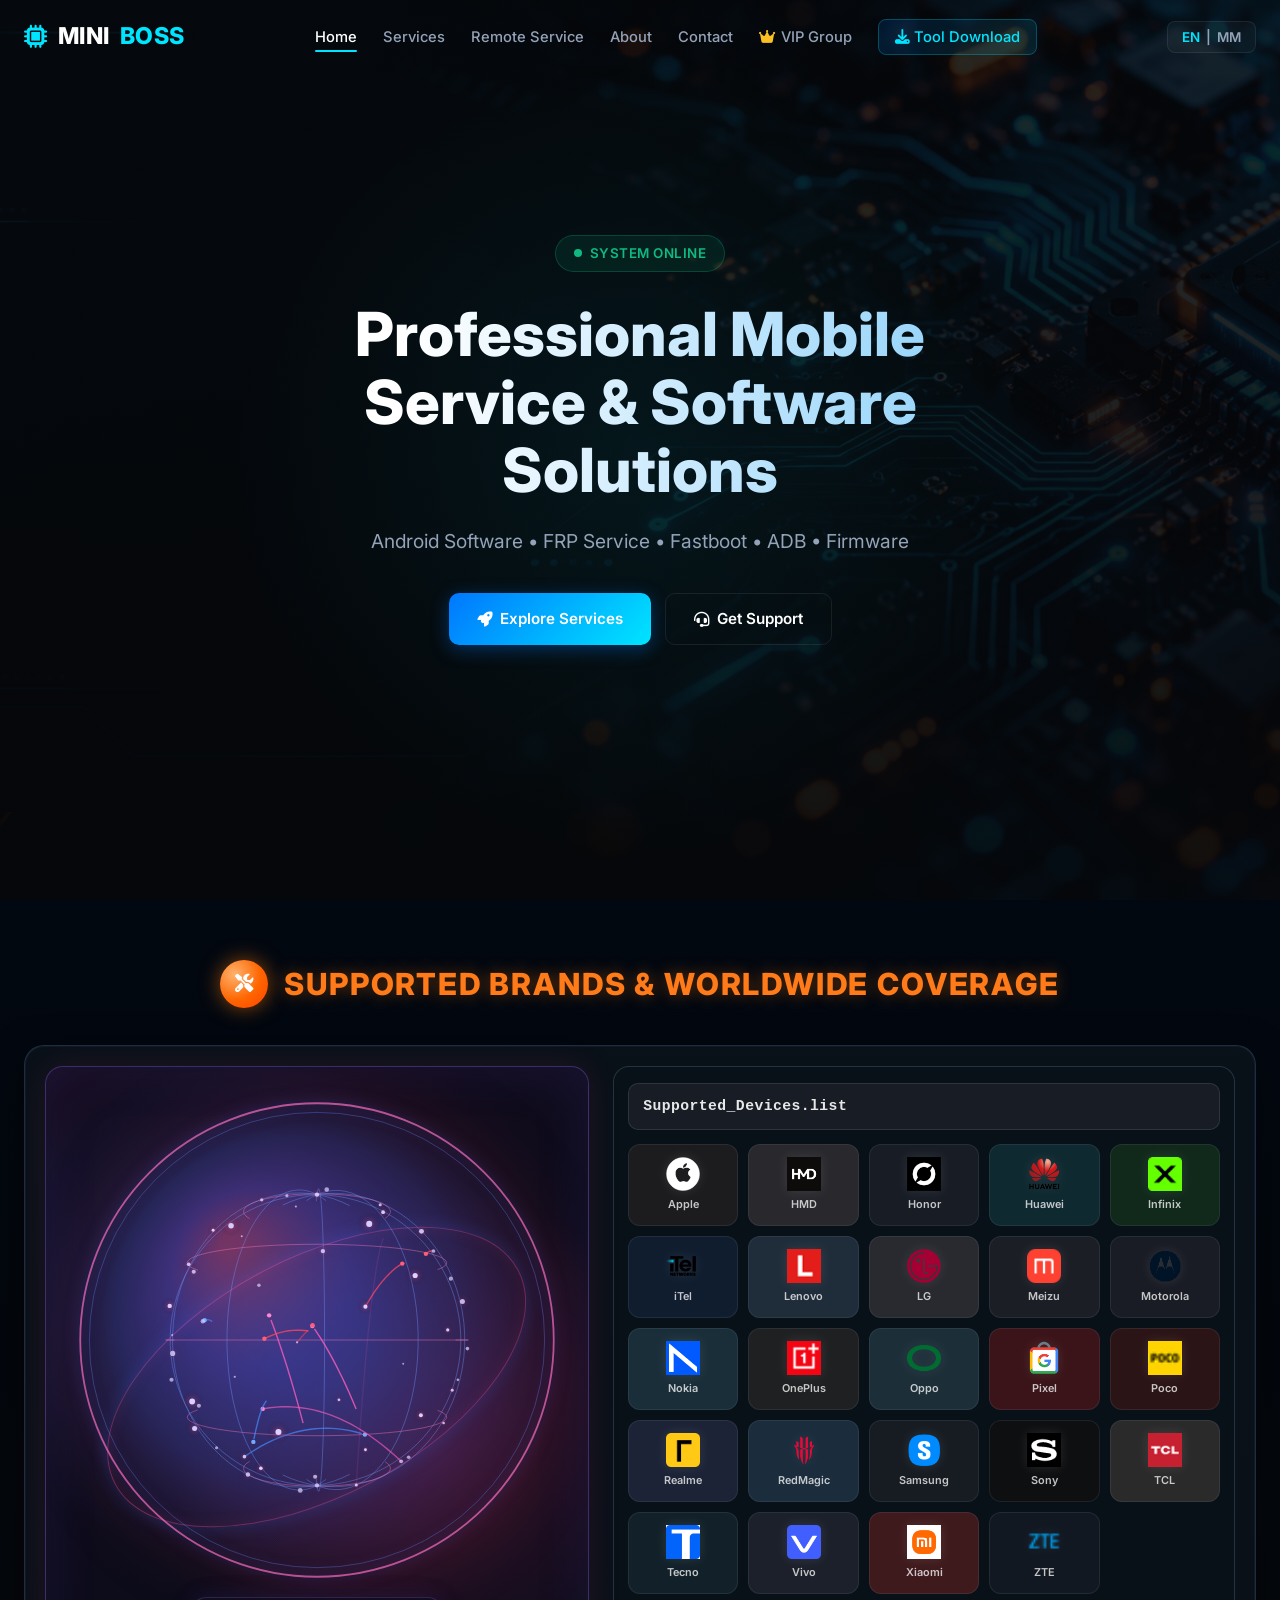
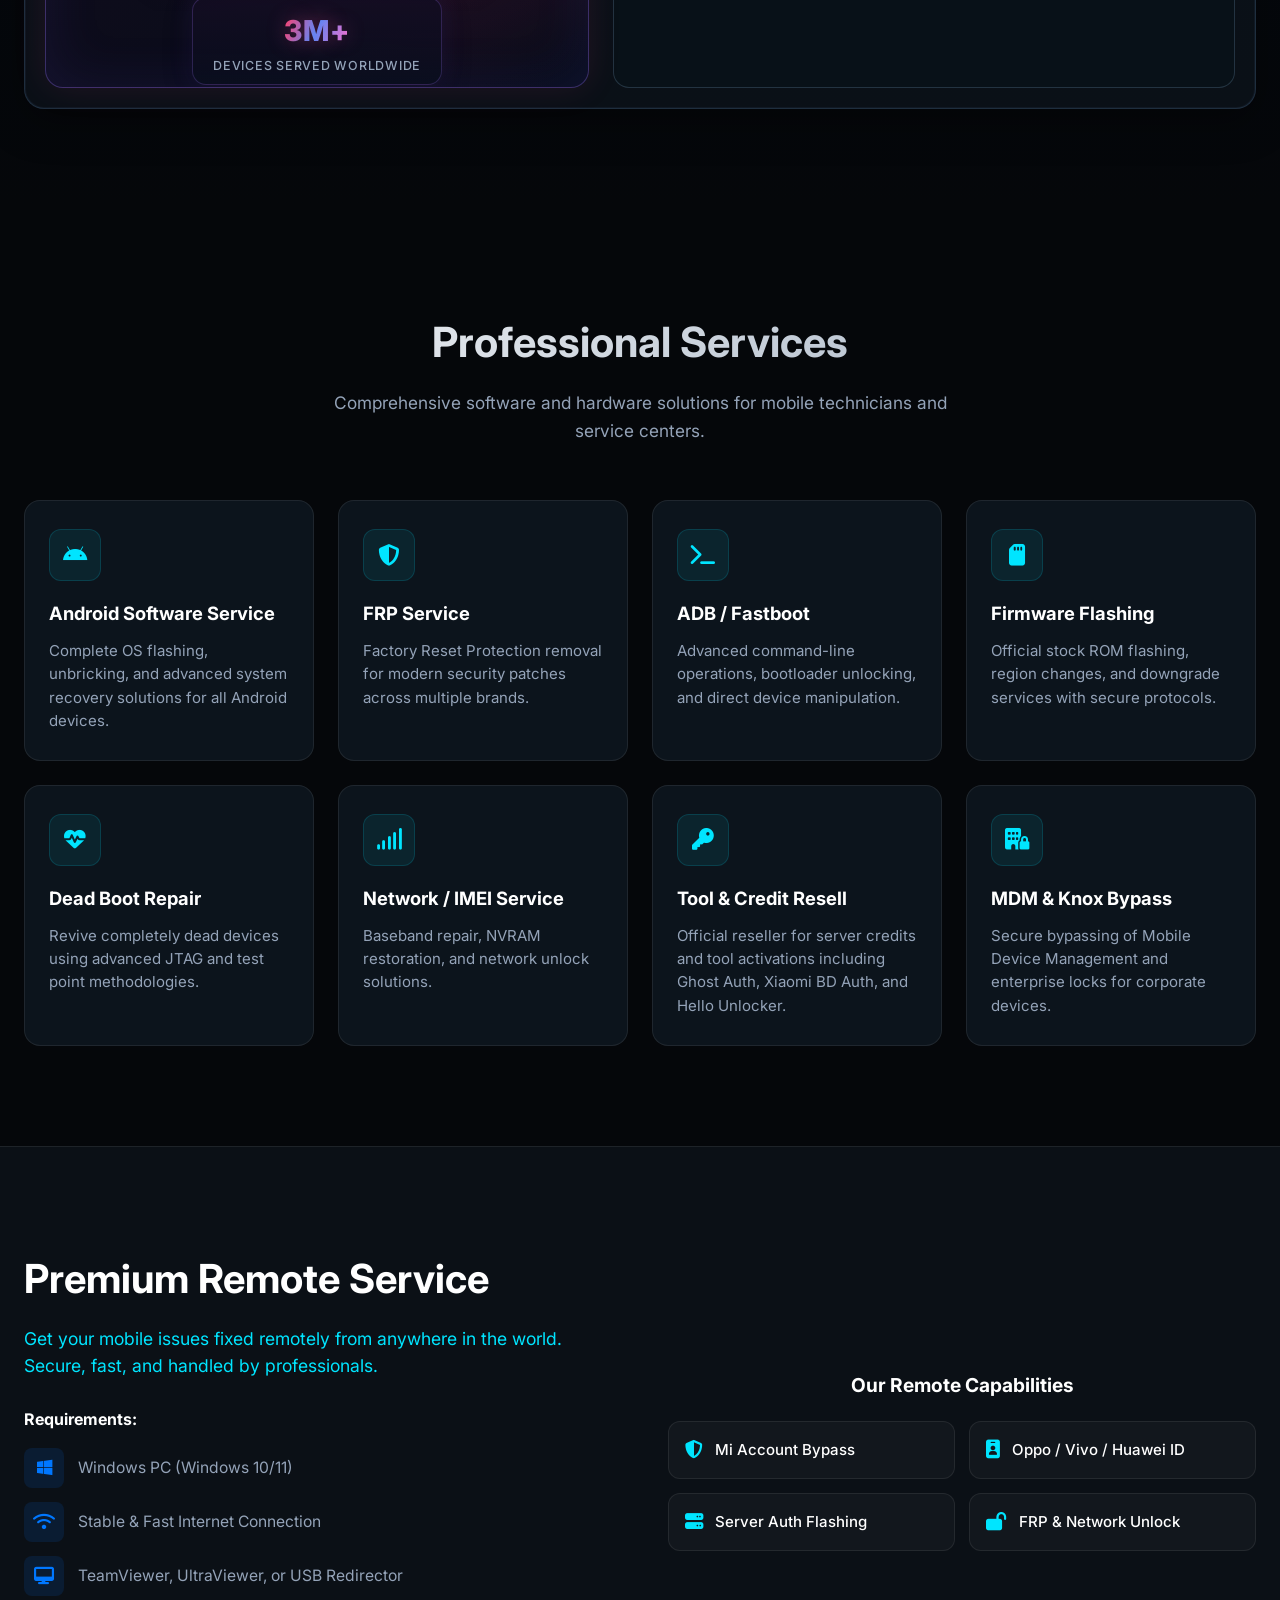
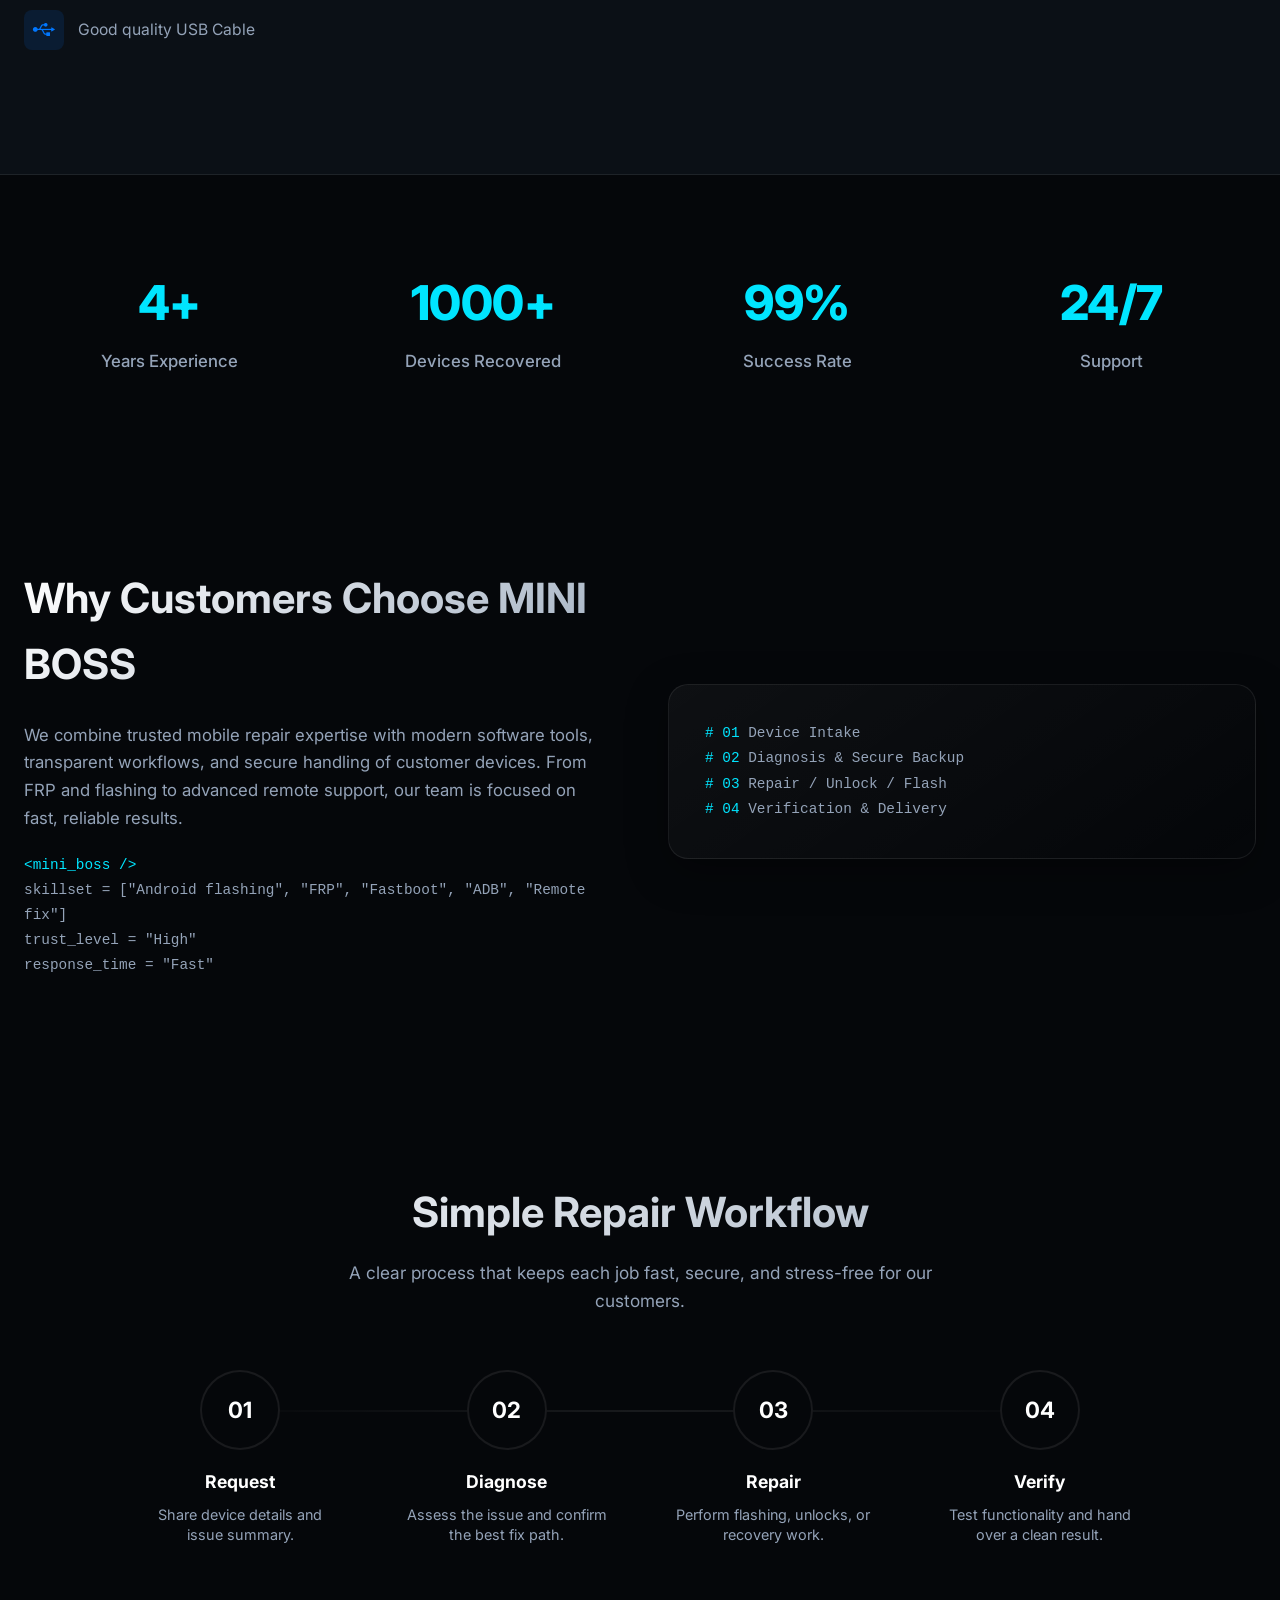
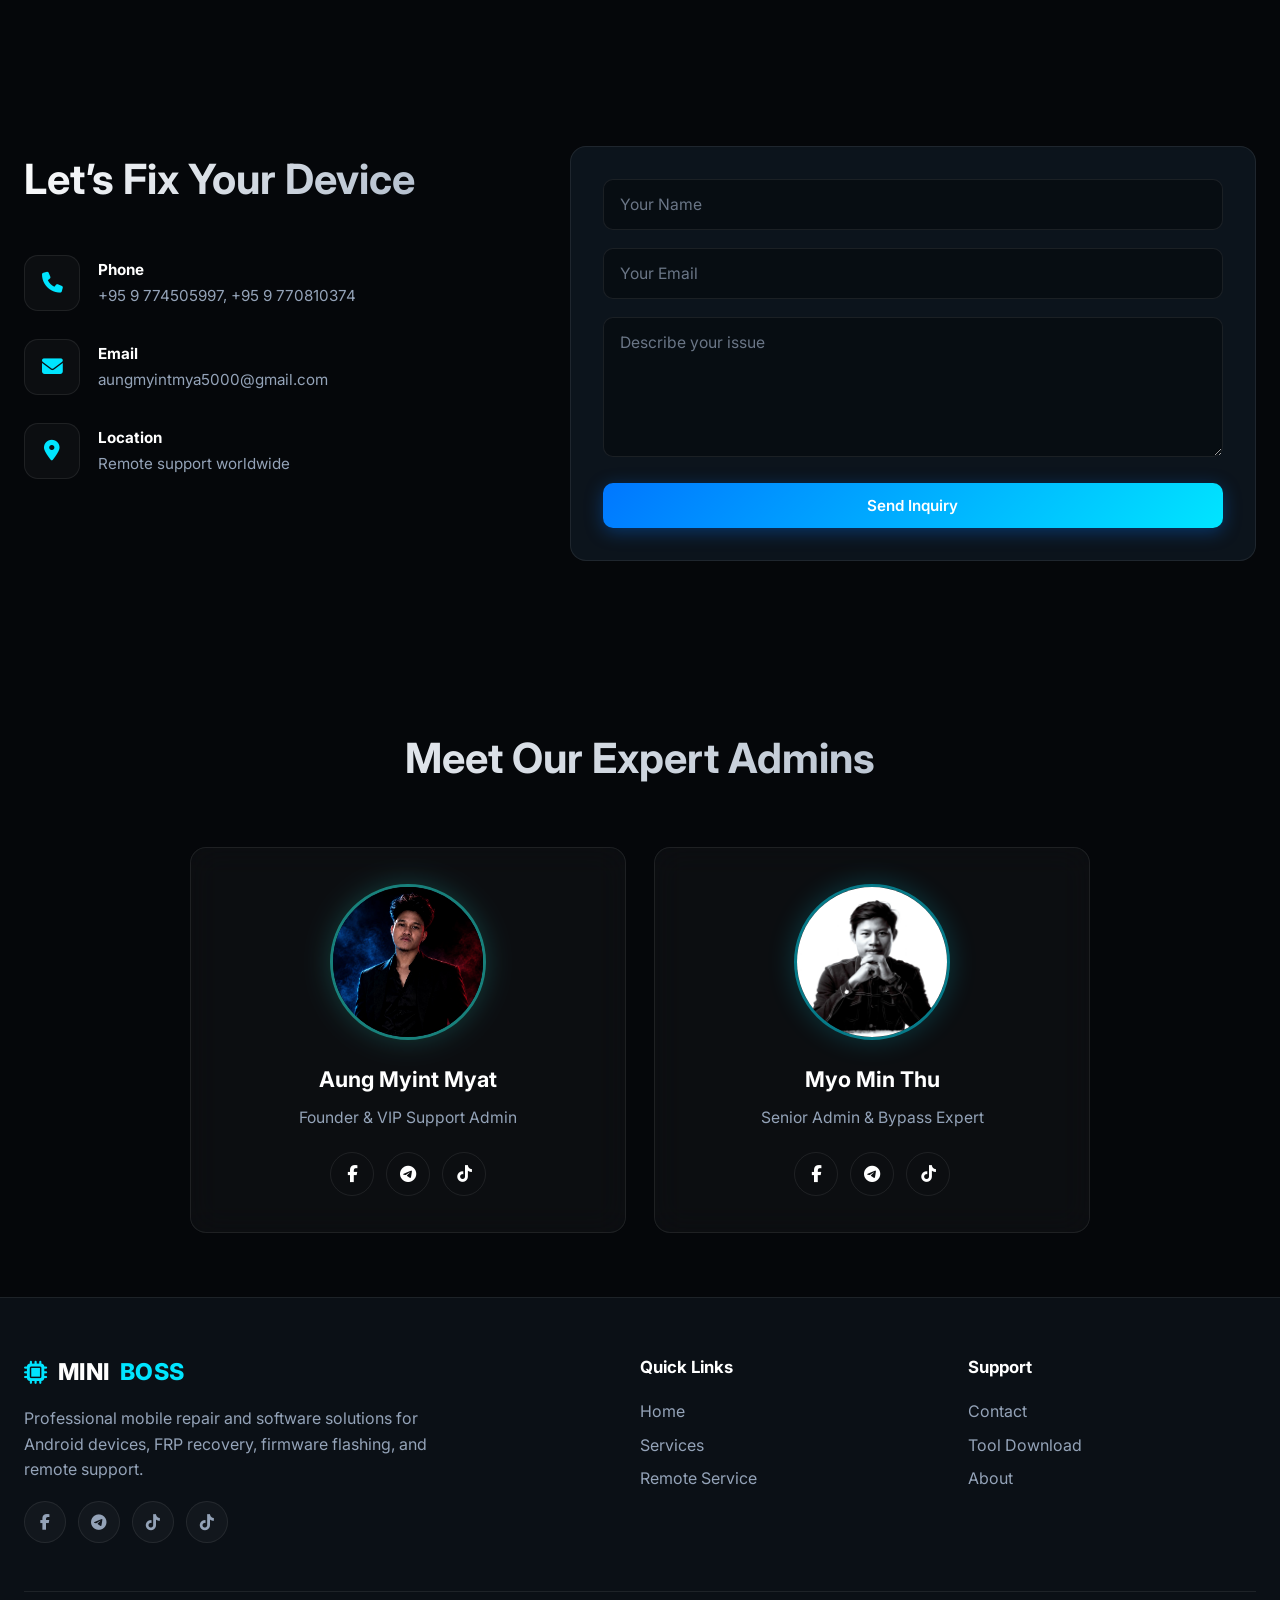
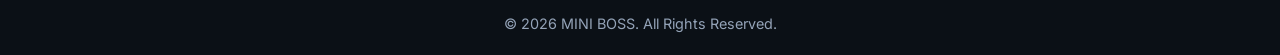
==== commit 6e38c2de: "Refactor admin avatar markup with ring decorations Updated admin avatar structure to include decorat" ====
--- a/MINI-BOSS-WEB/index.html
+++ b/MINI-BOSS-WEB/index.html
@@ -369,7 +369,12 @@
             </div>
             <div class="admins-grid">
                 <article class="glass-card admin-card reveal">
-                    <img class="admin-avatar admin-avatar-aung" src="LOGO/aung.jpg" alt="Aung Myint Myat" loading="lazy">
+                    <div class="admin-avatar-wrap">
+                        <span class="admin-ring admin-ring-main" aria-hidden="true"></span>
+                        <span class="admin-ring admin-ring-second" aria-hidden="true"></span>
+                        <span class="admin-ring admin-ring-spark" aria-hidden="true"></span>
+                        <img class="admin-avatar admin-avatar-aung" src="LOGO/aung.jpg" alt="Aung Myint Myat" loading="lazy">
+                    </div>
                     <h3 class="admin-name">Aung Myint Myat</h3>
                     <p class="admin-role">Founder &amp; VIP Support Admin</p>
                     <div class="admin-socials">
@@ -379,7 +384,12 @@
                     </div>
                 </article>
                 <article class="glass-card admin-card reveal">
-                    <img class="admin-avatar" src="LOGO/myo.jpg" alt="Myo Min Thu" loading="lazy">
+                    <div class="admin-avatar-wrap">
+                        <span class="admin-ring admin-ring-main" aria-hidden="true"></span>
+                        <span class="admin-ring admin-ring-second" aria-hidden="true"></span>
+                        <span class="admin-ring admin-ring-spark" aria-hidden="true"></span>
+                        <img class="admin-avatar" src="LOGO/myo.jpg" alt="Myo Min Thu" loading="lazy">
+                    </div>
                     <h3 class="admin-name">Myo Min Thu</h3>
                     <p class="admin-role">Senior Admin &amp; Bypass Expert</p>
                     <div class="admin-socials">
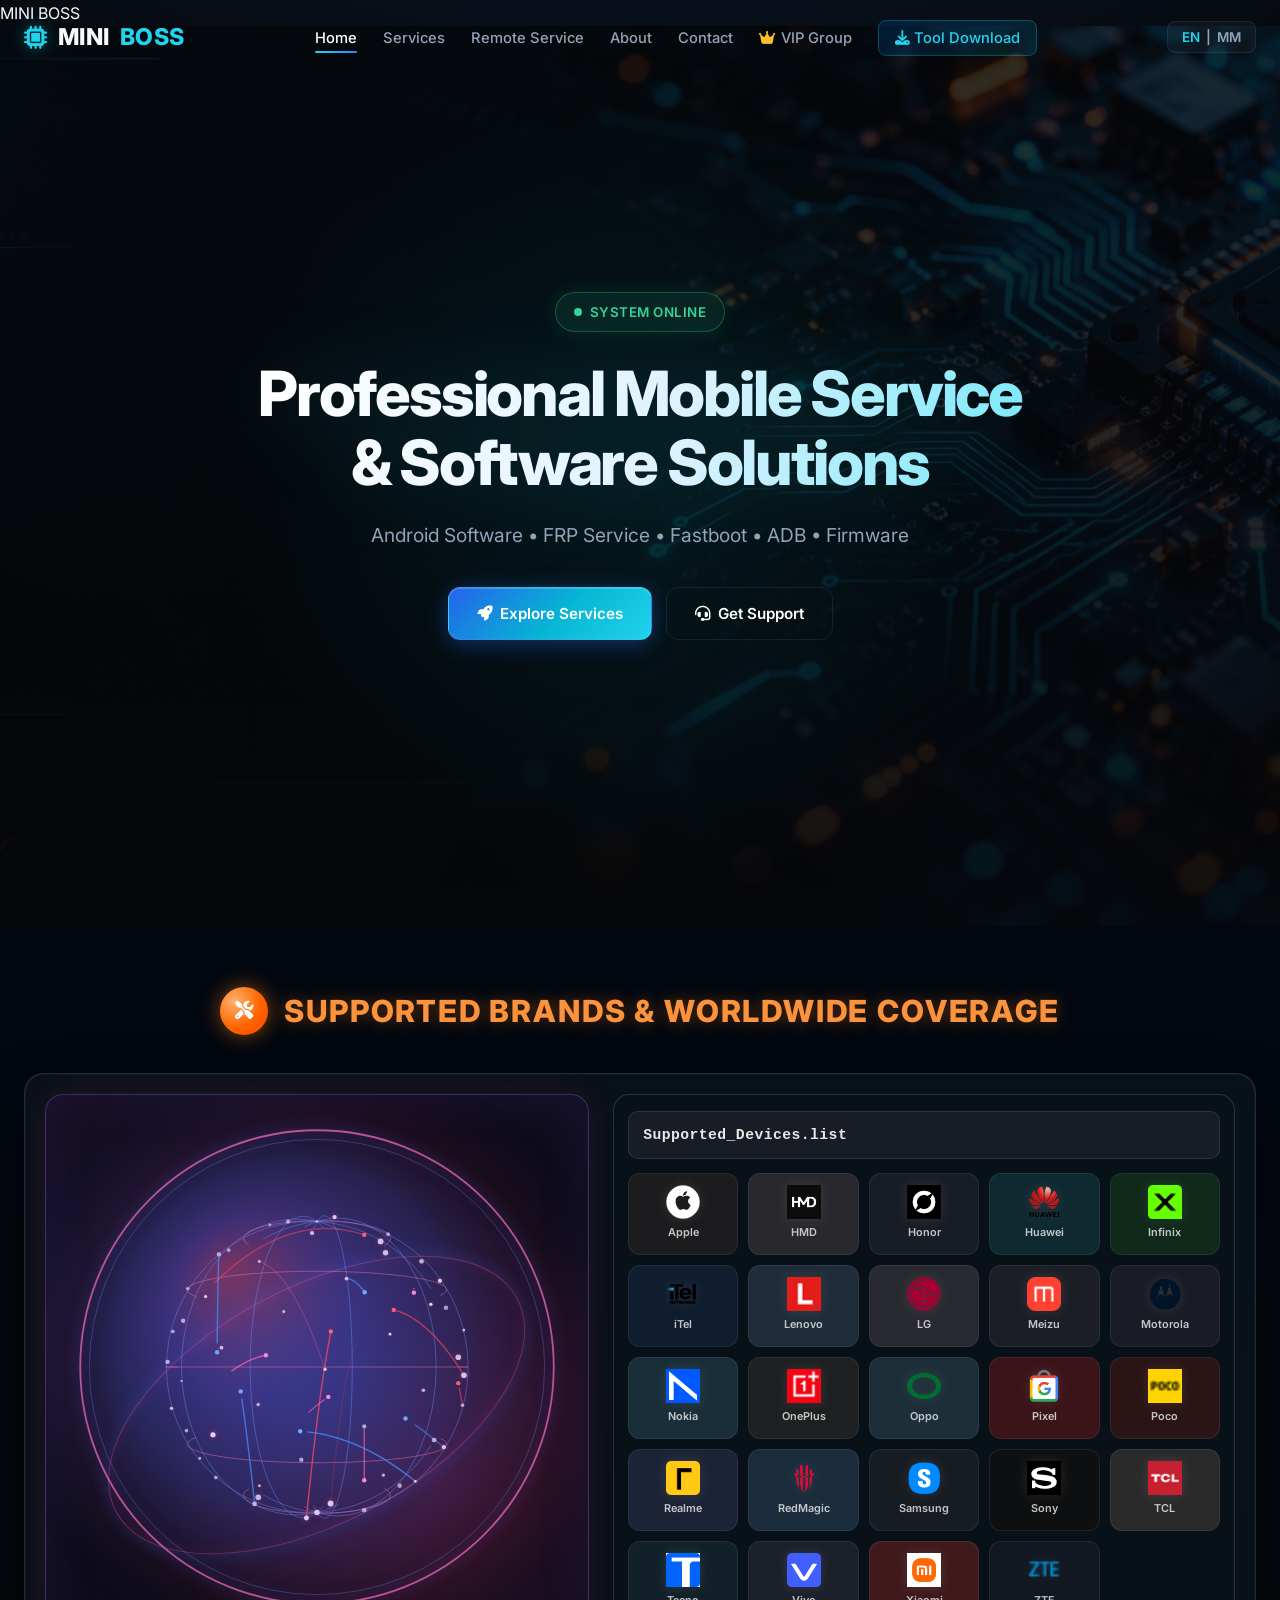
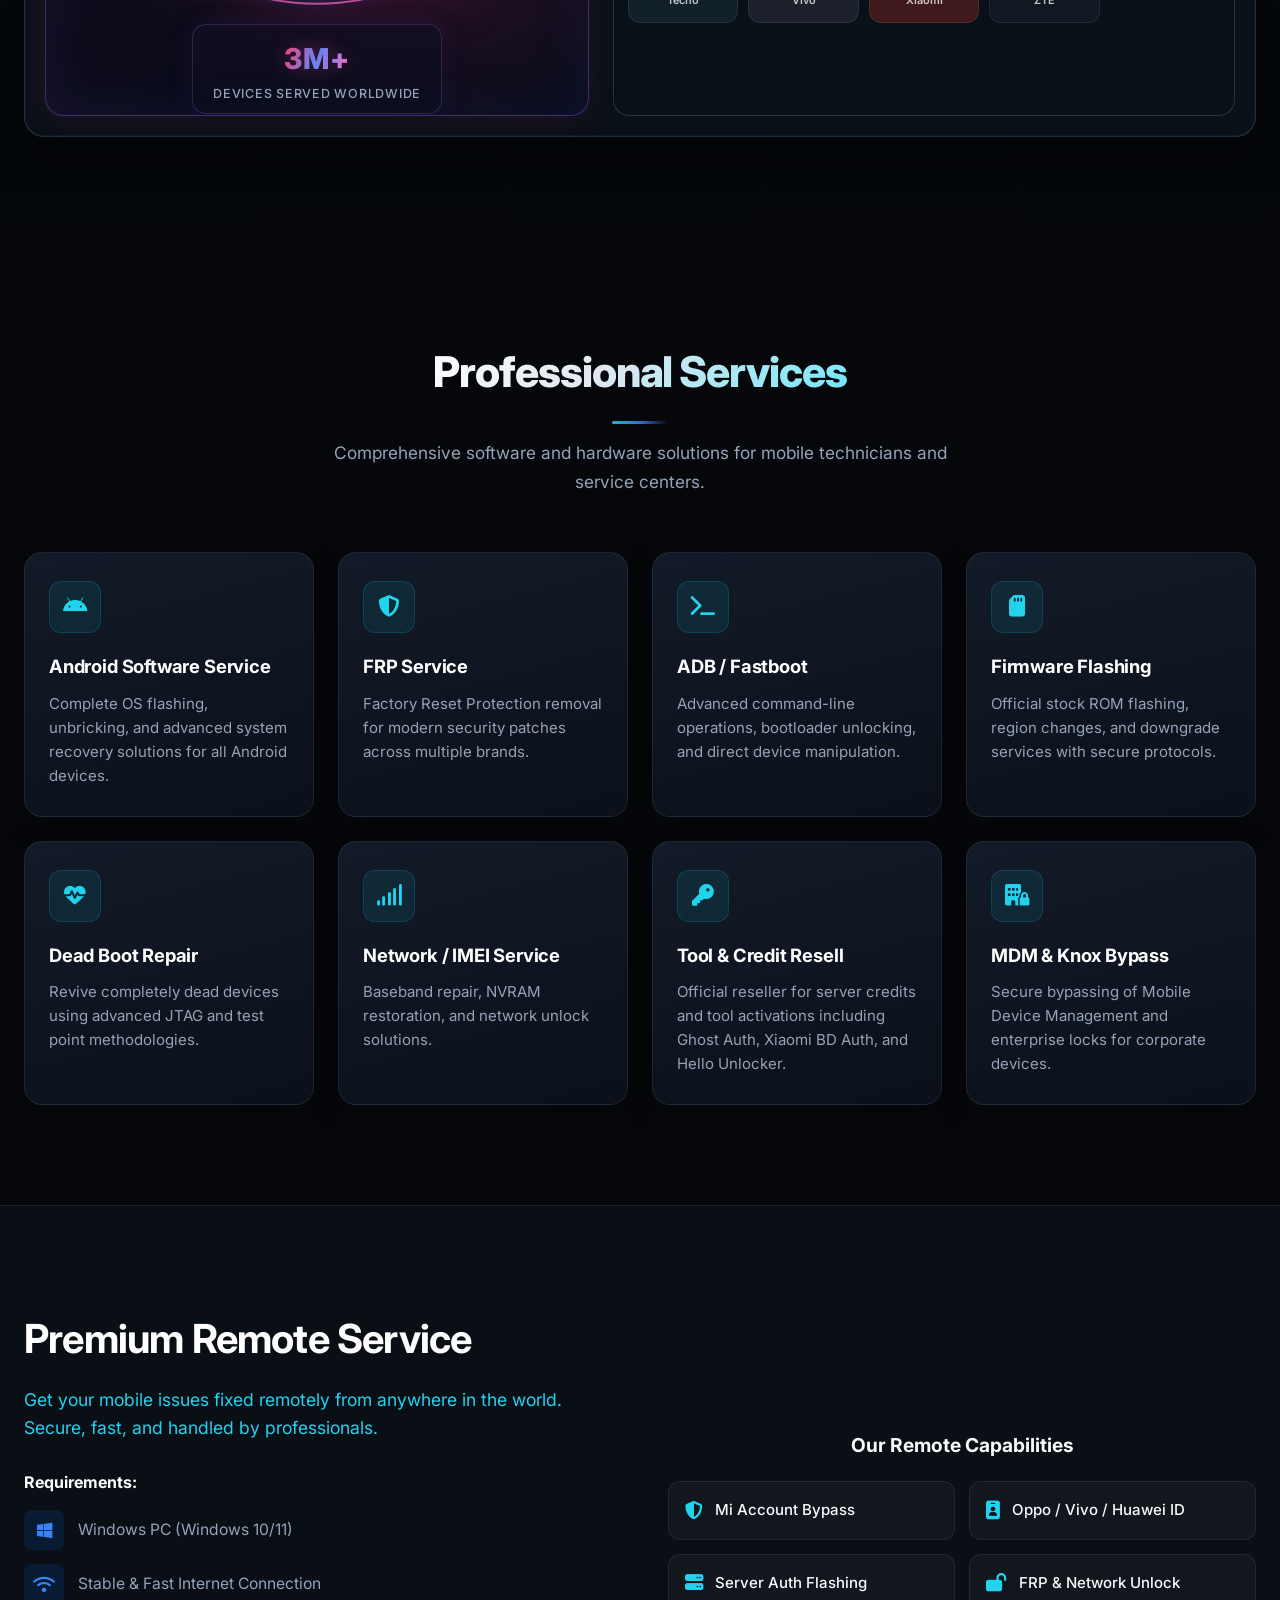
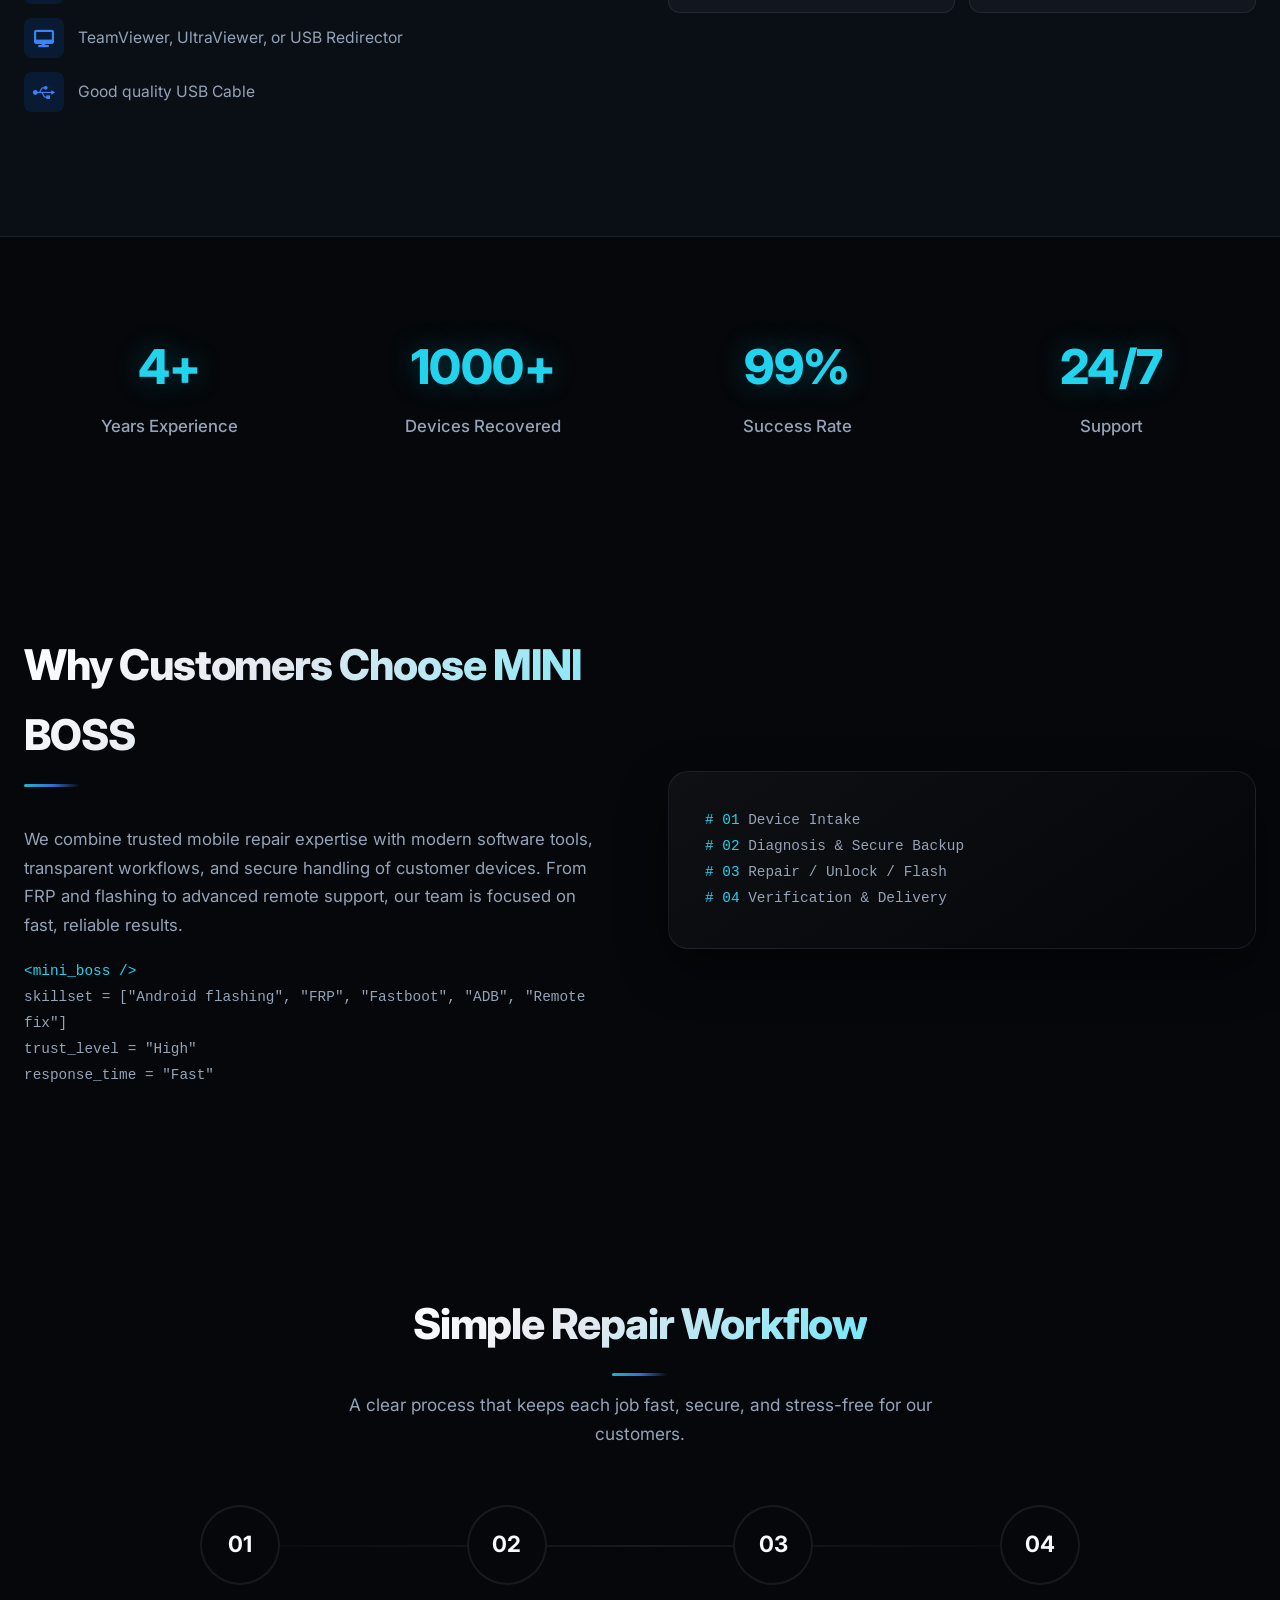
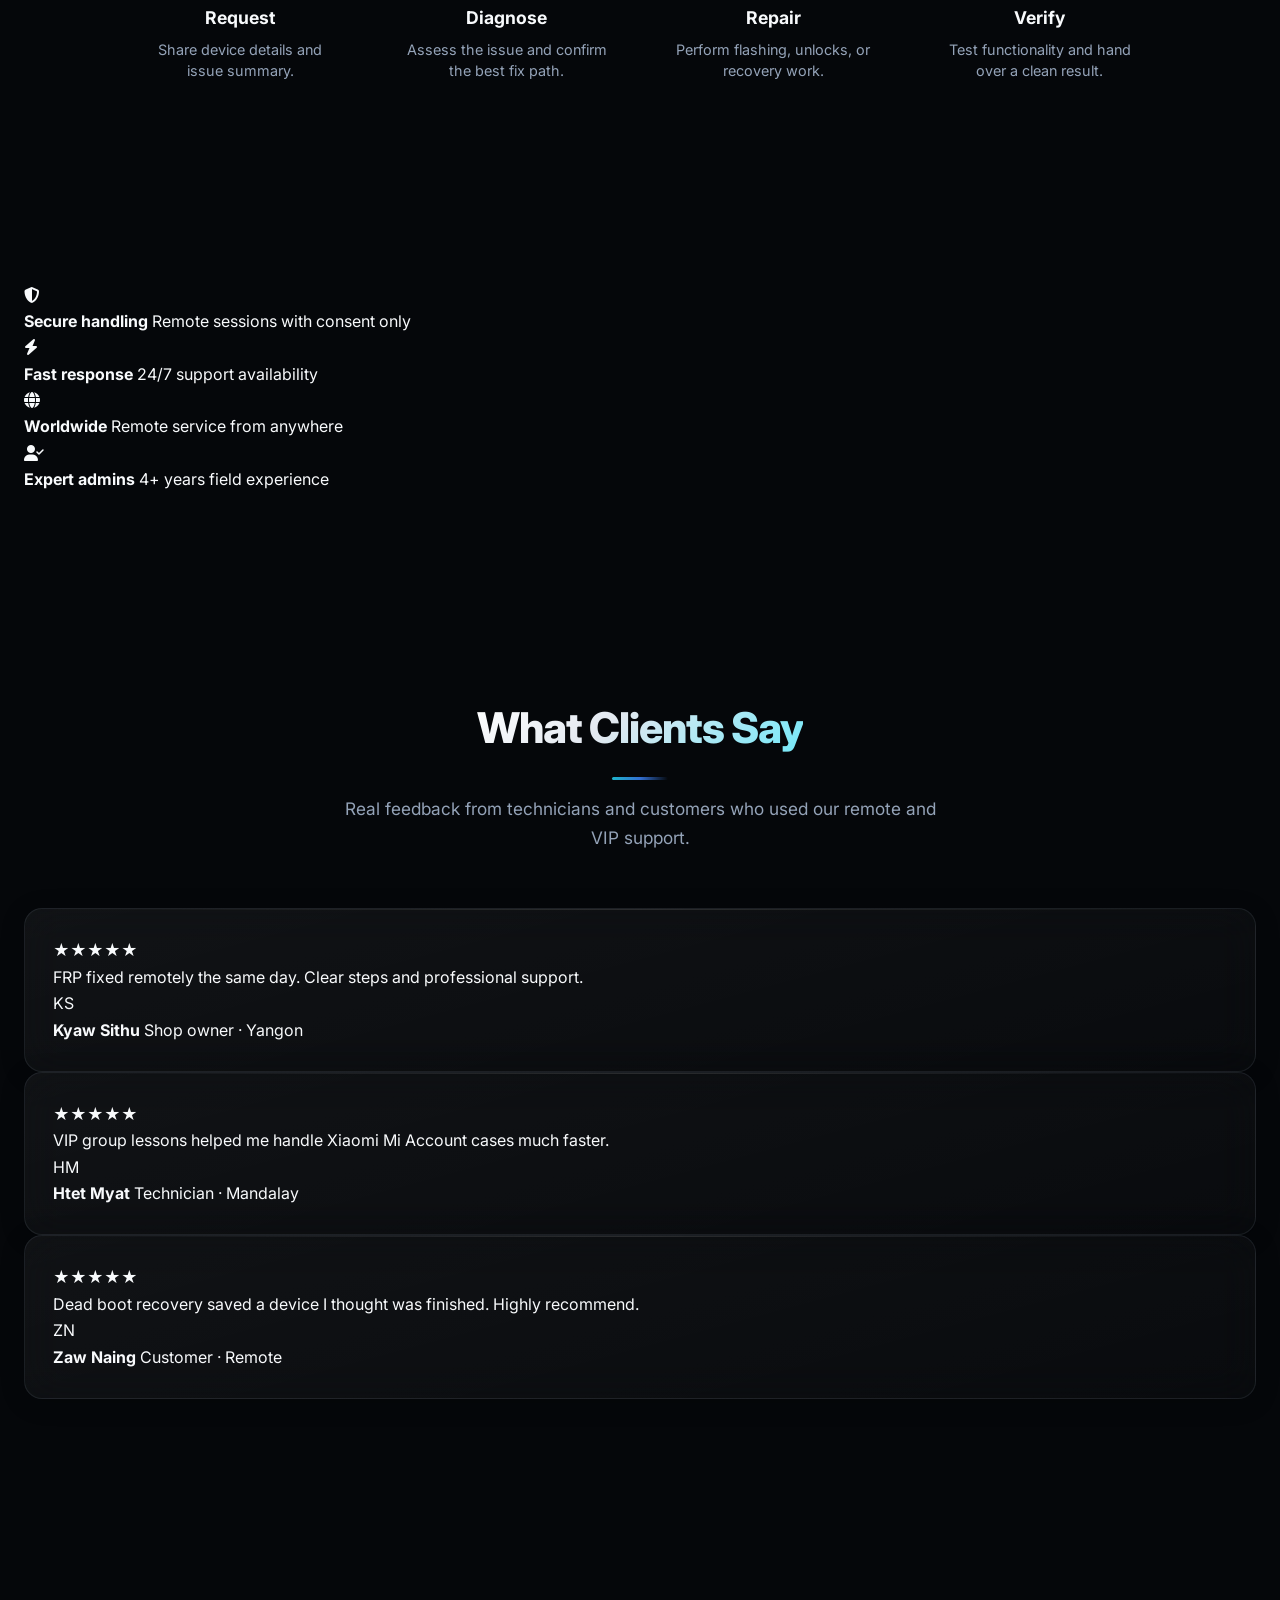
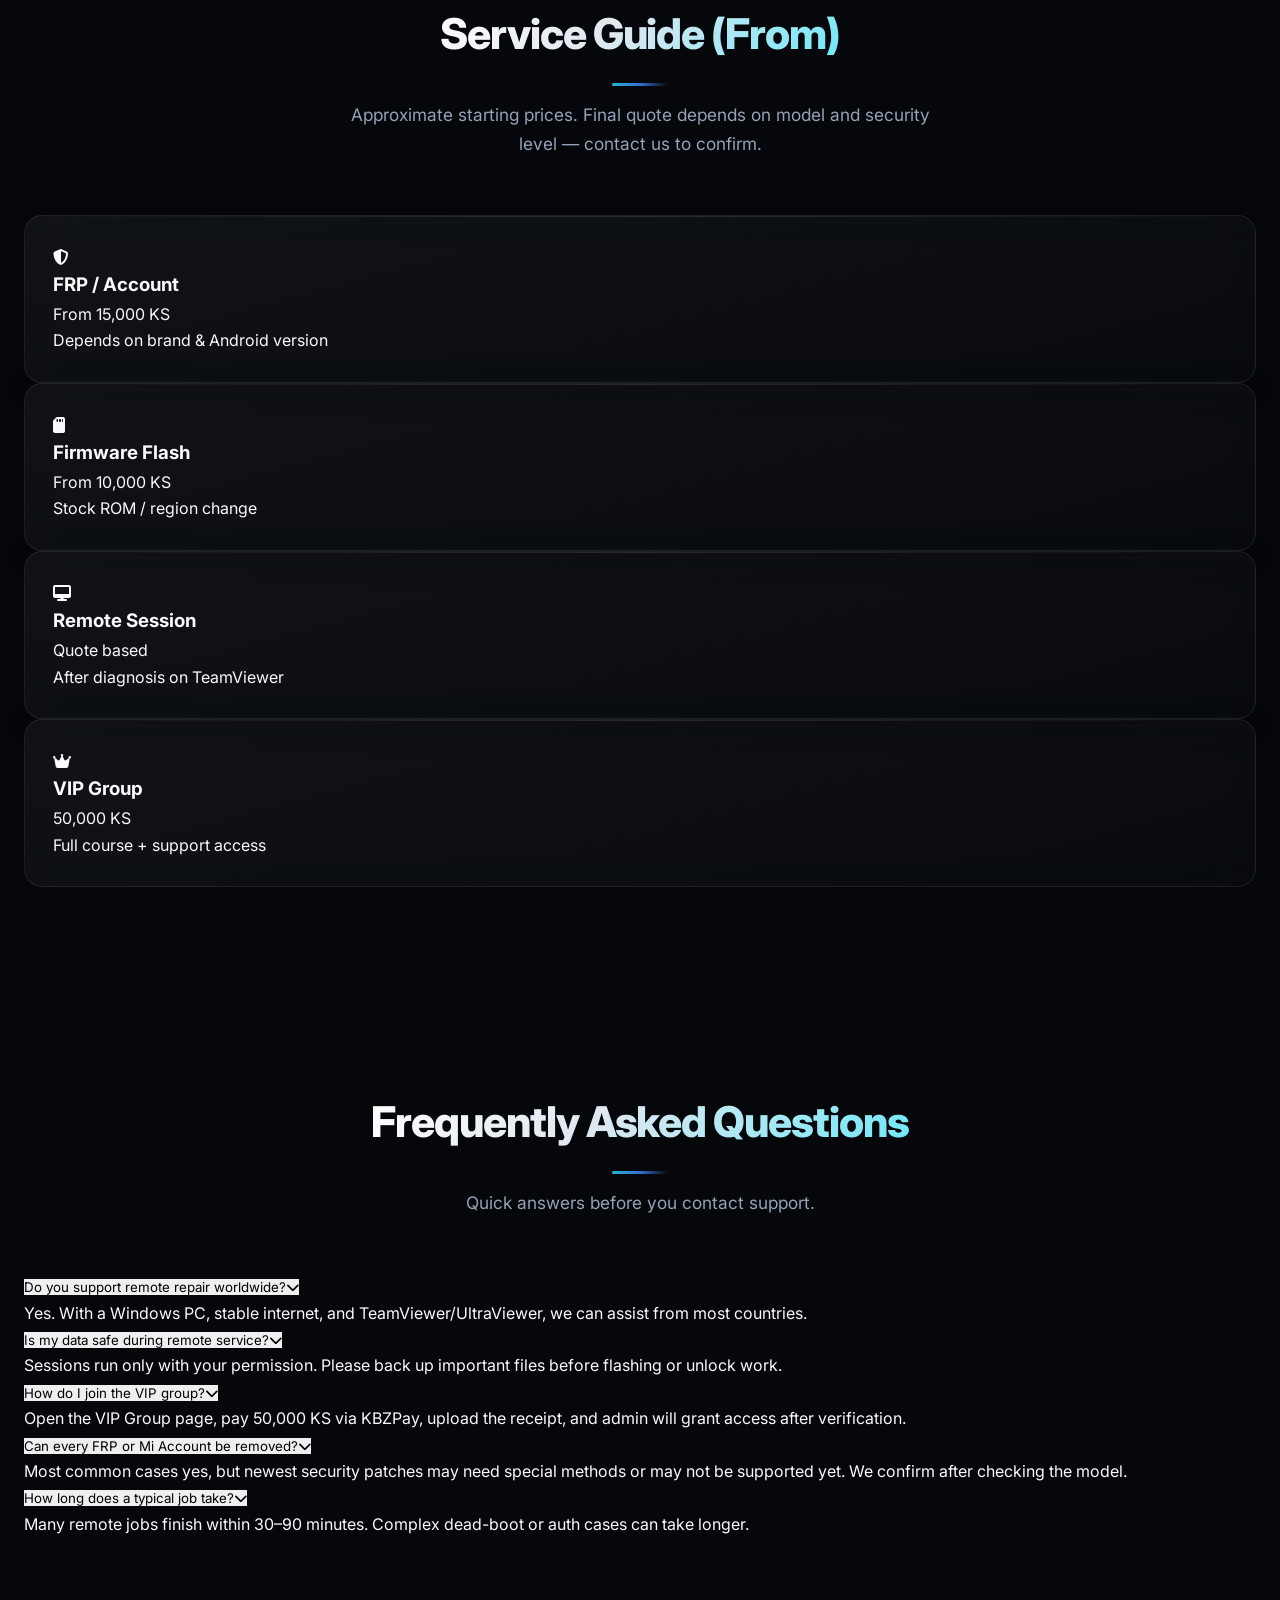
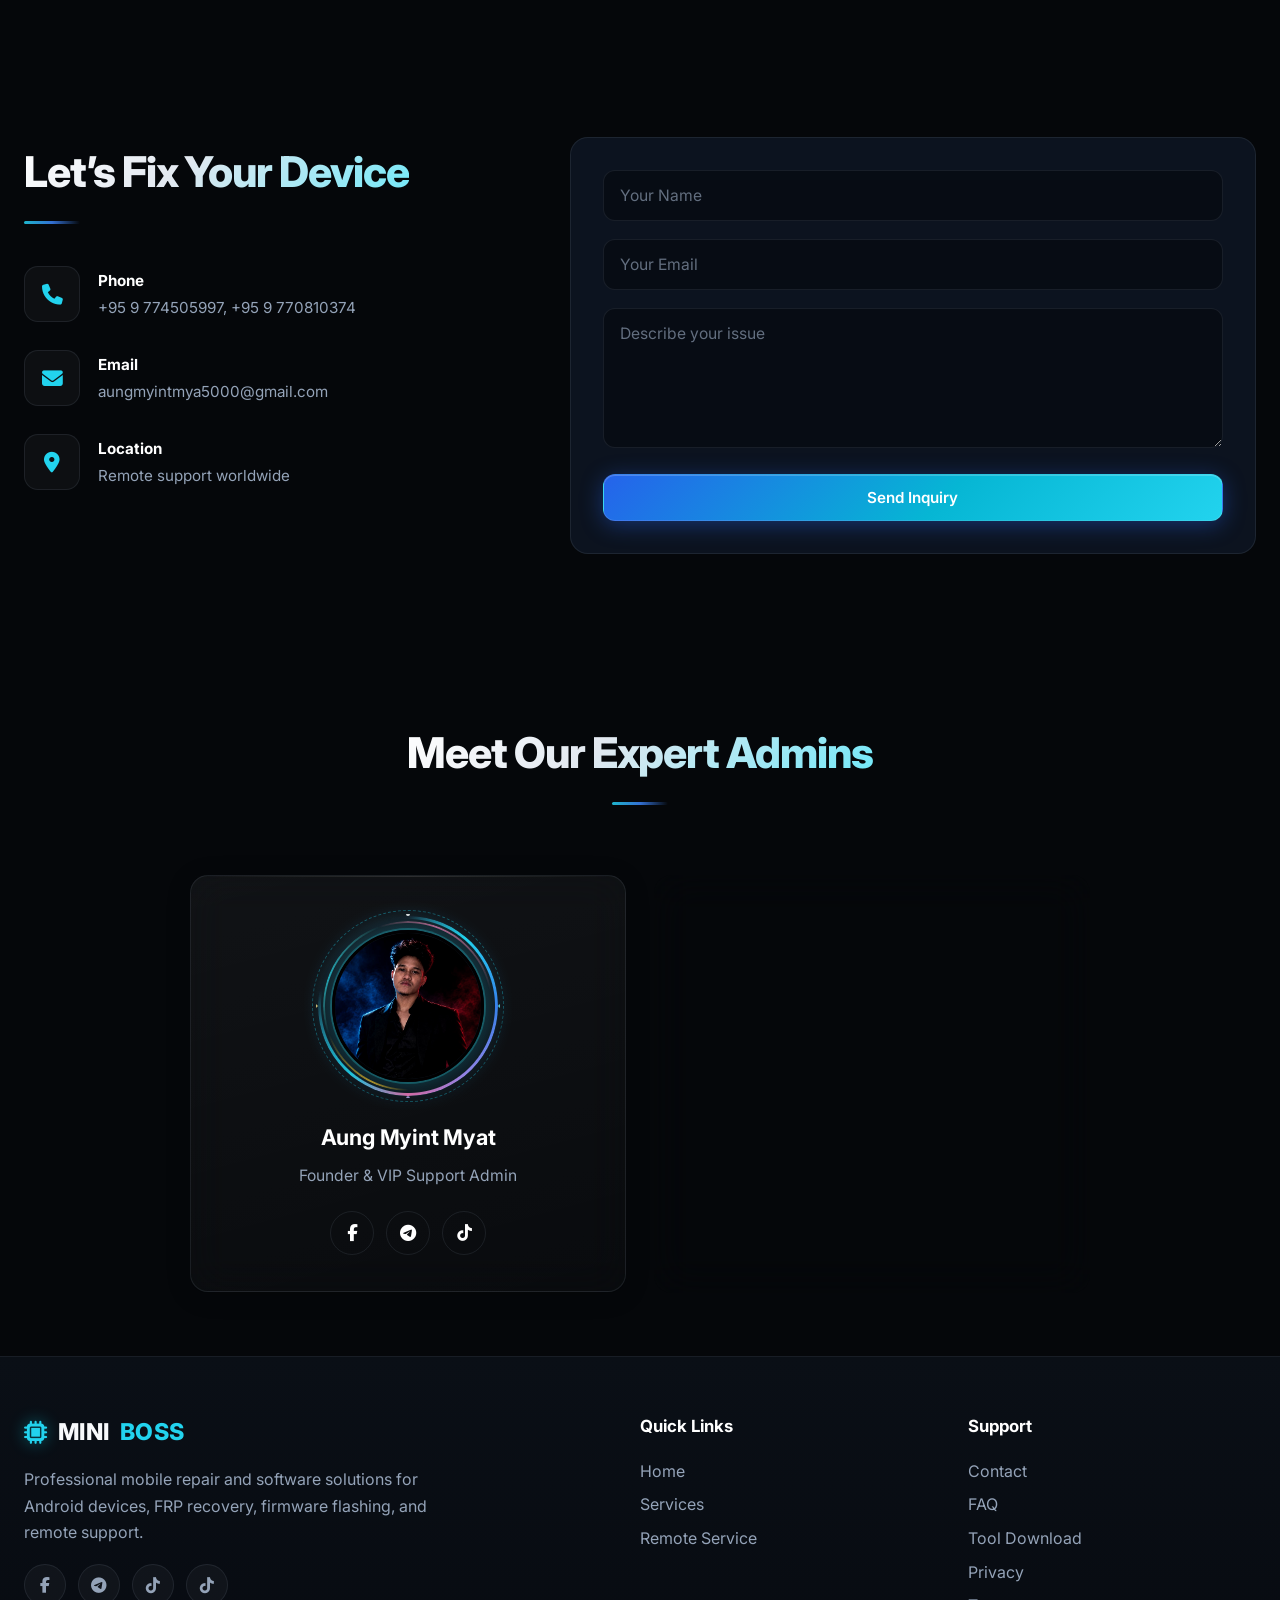
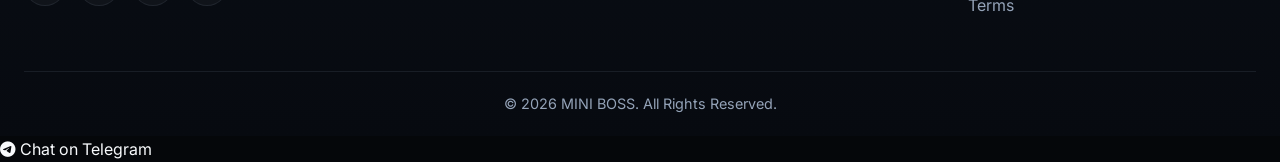
==== commit c664ca86: "Update index.html" ====
--- a/MINI-BOSS-WEB/index.html
+++ b/MINI-BOSS-WEB/index.html
@@ -10,6 +10,13 @@
     <meta property="og:title" content="MINI BOSS | Professional Mobile Service">
     <meta property="og:description" content="Professional Android software solutions, FRP service, Fastboot, ADB and remote repair worldwide.">
     <meta property="og:type" content="website">
+    <meta property="og:site_name" content="MINI BOSS">
+    <meta name="twitter:card" content="summary_large_image">
+    <meta name="twitter:title" content="MINI BOSS | Professional Mobile Service">
+    <meta name="twitter:description" content="Android flashing, FRP, Fastboot, ADB, firmware & remote repair worldwide.">
+    <link rel="canonical" href="https://miniboss.example.com/">
+    <link rel="icon" href="favicon.svg" type="image/svg+xml">
+    <link rel="apple-touch-icon" href="favicon.svg">
     <title>MINI BOSS | Professional Mobile Service</title>
     
     <link rel="preconnect" href="https://fonts.googleapis.com">
@@ -19,6 +26,13 @@
     <link rel="stylesheet" href="https://cdnjs.cloudflare.com/ajax/libs/font-awesome/6.4.0/css/all.min.css">
 </head>
 <body>
+
+    <div class="page-loader" id="page-loader" aria-hidden="true">
+        <div class="page-loader-inner">
+            <div class="page-loader-spin"></div>
+            <div class="page-loader-text">MINI BOSS</div>
+        </div>
+    </div>
 
     <div id="scroll-progress"></div>
 
@@ -313,6 +327,156 @@
         </div>
     </section>
 
+    
+    <!-- TRUST -->
+    <section class="trust-strip" id="trust">
+        <div class="container">
+            <div class="trust-grid reveal">
+                <div class="trust-item">
+                    <i class="fa-solid fa-shield-halved"></i>
+                    <div>
+                        <strong data-i18n="trust-1-title">Secure handling</strong>
+                        <span data-i18n="trust-1-desc">Remote sessions with consent only</span>
+                    </div>
+                </div>
+                <div class="trust-item">
+                    <i class="fa-solid fa-bolt"></i>
+                    <div>
+                        <strong data-i18n="trust-2-title">Fast response</strong>
+                        <span data-i18n="trust-2-desc">24/7 support availability</span>
+                    </div>
+                </div>
+                <div class="trust-item">
+                    <i class="fa-solid fa-globe"></i>
+                    <div>
+                        <strong data-i18n="trust-3-title">Worldwide</strong>
+                        <span data-i18n="trust-3-desc">Remote service from anywhere</span>
+                    </div>
+                </div>
+                <div class="trust-item">
+                    <i class="fa-solid fa-user-check"></i>
+                    <div>
+                        <strong data-i18n="trust-4-title">Expert admins</strong>
+                        <span data-i18n="trust-4-desc">4+ years field experience</span>
+                    </div>
+                </div>
+            </div>
+        </div>
+    </section>
+
+    <!-- TESTIMONIALS -->
+    <section id="testimonials" class="testimonials-section">
+        <div class="container">
+            <div class="section-header reveal">
+                <h2 data-i18n="testimonials-title">What Clients Say</h2>
+                <p data-i18n="testimonials-desc">Real feedback from technicians and customers who used our remote and VIP support.</p>
+            </div>
+            <div class="testimonials-grid">
+                <article class="glass-card testimonial-card reveal">
+                    <div class="testimonial-stars">★★★★★</div>
+                    <p data-i18n="t1-text">“FRP fixed remotely the same day. Clear steps and professional support.”</p>
+                    <div class="testimonial-author">
+                        <div class="testimonial-avatar">KS</div>
+                        <div>
+                            <strong data-i18n="t1-name">Kyaw Sithu</strong>
+                            <span data-i18n="t1-role">Shop owner · Yangon</span>
+                        </div>
+                    </div>
+                </article>
+                <article class="glass-card testimonial-card reveal">
+                    <div class="testimonial-stars">★★★★★</div>
+                    <p data-i18n="t2-text">“VIP group lessons helped me handle Xiaomi Mi Account cases much faster.”</p>
+                    <div class="testimonial-author">
+                        <div class="testimonial-avatar">HM</div>
+                        <div>
+                            <strong data-i18n="t2-name">Htet Myat</strong>
+                            <span data-i18n="t2-role">Technician · Mandalay</span>
+                        </div>
+                    </div>
+                </article>
+                <article class="glass-card testimonial-card reveal">
+                    <div class="testimonial-stars">★★★★★</div>
+                    <p data-i18n="t3-text">“Dead boot recovery saved a device I thought was finished. Highly recommend.”</p>
+                    <div class="testimonial-author">
+                        <div class="testimonial-avatar">ZN</div>
+                        <div>
+                            <strong data-i18n="t3-name">Zaw Naing</strong>
+                            <span data-i18n="t3-role">Customer · Remote</span>
+                        </div>
+                    </div>
+                </article>
+            </div>
+        </div>
+    </section>
+
+    <!-- PRICE GUIDE -->
+    <section id="pricing" class="price-guide-section">
+        <div class="container">
+            <div class="section-header reveal">
+                <h2 data-i18n="pricing-title">Service Guide (From)</h2>
+                <p data-i18n="pricing-desc">Approximate starting prices. Final quote depends on model and security level — contact us to confirm.</p>
+            </div>
+            <div class="price-guide-grid">
+                <div class="glass-card price-guide-card reveal">
+                    <i class="fa-solid fa-shield-halved"></i>
+                    <h3 data-i18n="p1-title">FRP / Account</h3>
+                    <div class="price-from" data-i18n="p1-price">From 15,000 KS</div>
+                    <p data-i18n="p1-desc">Depends on brand & Android version</p>
+                </div>
+                <div class="glass-card price-guide-card reveal">
+                    <i class="fa-solid fa-sd-card"></i>
+                    <h3 data-i18n="p2-title">Firmware Flash</h3>
+                    <div class="price-from" data-i18n="p2-price">From 10,000 KS</div>
+                    <p data-i18n="p2-desc">Stock ROM / region change</p>
+                </div>
+                <div class="glass-card price-guide-card reveal">
+                    <i class="fa-solid fa-desktop"></i>
+                    <h3 data-i18n="p3-title">Remote Session</h3>
+                    <div class="price-from" data-i18n="p3-price">Quote based</div>
+                    <p data-i18n="p3-desc">After diagnosis on TeamViewer</p>
+                </div>
+                <div class="glass-card price-guide-card reveal">
+                    <i class="fa-solid fa-crown"></i>
+                    <h3 data-i18n="p4-title">VIP Group</h3>
+                    <div class="price-from" data-i18n="p4-price">50,000 KS</div>
+                    <p data-i18n="p4-desc">Full course + support access</p>
+                </div>
+            </div>
+        </div>
+    </section>
+
+    <!-- FAQ -->
+    <section id="faq" class="faq-section">
+        <div class="container">
+            <div class="section-header reveal">
+                <h2 data-i18n="faq-title">Frequently Asked Questions</h2>
+                <p data-i18n="faq-desc">Quick answers before you contact support.</p>
+            </div>
+            <div class="faq-list reveal">
+                <div class="faq-item">
+                    <button type="button" class="faq-q" aria-expanded="false"><span data-i18n="faq-q1">Do you support remote repair worldwide?</span><i class="fa-solid fa-chevron-down"></i></button>
+                    <div class="faq-a" data-i18n="faq-a1">Yes. With a Windows PC, stable internet, and TeamViewer/UltraViewer, we can assist from most countries.</div>
+                </div>
+                <div class="faq-item">
+                    <button type="button" class="faq-q" aria-expanded="false"><span data-i18n="faq-q2">Is my data safe during remote service?</span><i class="fa-solid fa-chevron-down"></i></button>
+                    <div class="faq-a" data-i18n="faq-a2">Sessions run only with your permission. Please back up important files before flashing or unlock work.</div>
+                </div>
+                <div class="faq-item">
+                    <button type="button" class="faq-q" aria-expanded="false"><span data-i18n="faq-q3">How do I join the VIP group?</span><i class="fa-solid fa-chevron-down"></i></button>
+                    <div class="faq-a" data-i18n="faq-a3">Open the VIP Group page, pay 50,000 KS via KBZPay, upload the receipt, and admin will grant access after verification.</div>
+                </div>
+                <div class="faq-item">
+                    <button type="button" class="faq-q" aria-expanded="false"><span data-i18n="faq-q4">Can every FRP or Mi Account be removed?</span><i class="fa-solid fa-chevron-down"></i></button>
+                    <div class="faq-a" data-i18n="faq-a4">Most common cases yes, but newest security patches may need special methods or may not be supported yet. We confirm after checking the model.</div>
+                </div>
+                <div class="faq-item">
+                    <button type="button" class="faq-q" aria-expanded="false"><span data-i18n="faq-q5">How long does a typical job take?</span><i class="fa-solid fa-chevron-down"></i></button>
+                    <div class="faq-a" data-i18n="faq-a5">Many remote jobs finish within 30–90 minutes. Complex dead-boot or auth cases can take longer.</div>
+                </div>
+            </div>
+        </div>
+    </section>
+
     <!-- CONTACT -->
     <section id="contact">
         <div class="container contact-layout">
@@ -431,8 +595,10 @@
                     <h4 data-i18n="footer-support-title">Support</h4>
                     <ul>
                         <li><a href="index.html#contact">Contact</a></li>
+                        <li><a href="index.html#faq">FAQ</a></li>
                         <li><a href="tool_download.html">Tool Download</a></li>
-                        <li><a href="index.html#about">About</a></li>
+                        <li><a href="privacy.html">Privacy</a></li>
+                        <li><a href="terms.html">Terms</a></li>
                     </ul>
                 </div>
             </div>
@@ -442,6 +608,15 @@
             </div>
         </div>
     </footer>
+
+    <div class="float-contact">
+        <a class="float-contact-btn" href="https://t.me/aungmyintmyat007010" target="_blank" rel="noopener noreferrer" aria-label="Chat on Telegram">
+            <span class="online-dot" aria-hidden="true"></span>
+            <i class="fa-brands fa-telegram" aria-hidden="true"></i>
+            <span class="float-contact-label" data-i18n="float-tg">Chat on Telegram</span>
+        </a>
+    </div>
+
 
     <div id="toast-container"></div>
 
@@ -519,6 +694,52 @@
                     "footer-text": "Professional mobile repair and software solutions for Android devices, FRP recovery, firmware flashing, and remote support.",
                     "footer-links-title": "Quick Links",
                     "footer-support-title": "Support",
+                                        "trust-1-title": "Secure handling",
+                    "trust-1-desc": "Remote sessions with consent only",
+                    "trust-2-title": "Fast response",
+                    "trust-2-desc": "24/7 support availability",
+                    "trust-3-title": "Worldwide",
+                    "trust-3-desc": "Remote service from anywhere",
+                    "trust-4-title": "Expert admins",
+                    "trust-4-desc": "4+ years field experience",
+                    "testimonials-title": "What Clients Say",
+                    "testimonials-desc": "Real feedback from technicians and customers who used our remote and VIP support.",
+                    "t1-text": "FRP fixed remotely the same day. Clear steps and professional support.",
+                    "t1-name": "Kyaw Sithu",
+                    "t1-role": "Shop owner · Yangon",
+                    "t2-text": "VIP group lessons helped me handle Xiaomi Mi Account cases much faster.",
+                    "t2-name": "Htet Myat",
+                    "t2-role": "Technician · Mandalay",
+                    "t3-text": "Dead boot recovery saved a device I thought was finished. Highly recommend.",
+                    "t3-name": "Zaw Naing",
+                    "t3-role": "Customer · Remote",
+                    "pricing-title": "Service Guide (From)",
+                    "pricing-desc": "Approximate starting prices. Final quote depends on model and security level — contact us to confirm.",
+                    "p1-title": "FRP / Account",
+                    "p1-price": "From 15,000 KS",
+                    "p1-desc": "Depends on brand & Android version",
+                    "p2-title": "Firmware Flash",
+                    "p2-price": "From 10,000 KS",
+                    "p2-desc": "Stock ROM / region change",
+                    "p3-title": "Remote Session",
+                    "p3-price": "Quote based",
+                    "p3-desc": "After diagnosis on TeamViewer",
+                    "p4-title": "VIP Group",
+                    "p4-price": "50,000 KS",
+                    "p4-desc": "Full course + support access",
+                    "faq-title": "Frequently Asked Questions",
+                    "faq-desc": "Quick answers before you contact support.",
+                    "faq-q1": "Do you support remote repair worldwide?",
+                    "faq-a1": "Yes. With a Windows PC, stable internet, and TeamViewer/UltraViewer, we can assist from most countries.",
+                    "faq-q2": "Is my data safe during remote service?",
+                    "faq-a2": "Sessions run only with your permission. Please back up important files before flashing or unlock work.",
+                    "faq-q3": "How do I join the VIP group?",
+                    "faq-a3": "Open the VIP Group page, pay 50,000 KS via KBZPay, upload the receipt, and admin will grant access after verification.",
+                    "faq-q4": "Can every FRP or Mi Account be removed?",
+                    "faq-a4": "Most common cases yes, but newest security patches may need special methods or may not be supported yet. We confirm after checking the model.",
+                    "faq-q5": "How long does a typical job take?",
+                    "faq-a5": "Many remote jobs finish within 30–90 minutes. Complex dead-boot or auth cases can take longer.",
+                    "float-tg": "Chat on Telegram",
                     "toast-success": "Message sent successfully!",
                     "toast-error": "Please fill in all fields."
                 },
@@ -594,6 +815,53 @@
                     "footer-links-title": "အမြန်လင့်များ",
                     "footer-support-title": "ပံ့ပိုးကူညီမှု",
                     "toast-success": "စာတိုပို့ပြီးပါပြီ!",
+                    
+                    "trust-1-title": "လုံခြုံစွာ ကိုင်တွယ်မှု",
+                    "trust-1-desc": "ခွင့်ပြုချက်ဖြင့်သာ Remote လုပ်ဆောင်",
+                    "trust-2-title": "မြန်ဆန်သော တုံ့ပြန်မှု",
+                    "trust-2-desc": "၂၄ နာရီ ပံ့ပိုးမှု",
+                    "trust-3-title": "ကမ္ဘာအနှံ့",
+                    "trust-3-desc": "နေရာမရွေး Remote Service",
+                    "trust-4-title": "ကျွမ်းကျင် Admin",
+                    "trust-4-desc": "၄ နှစ်ကျော် အတွေ့အကြုံ",
+                    "testimonials-title": "ဖောက်သည်များ ပြောကြားချက်",
+                    "testimonials-desc": "Remote နှင့် VIP support အသုံးပြုသူများ၏ အမှန်တကယ် မှတ်ချက်များ။",
+                    "t1-text": "FRP ကို remote ဖြင့် တစ်ရက်တည်း ပြင်ပေးနိုင်ခဲ့သည်။ ရှင်းလင်းပြီး ပရော်ဖက်ရှင်နယ်။",
+                    "t1-name": "ကျော်စည်သူ",
+                    "t1-role": "ဆိုင်ပိုင်ရှင် · ရန်ကုန်",
+                    "t2-text": "VIP group သင်ခန်းစာကြောင့် Xiaomi Mi Account အမှုများကို ပိုမြန်ဆန်စွာ ကိုင်တွယ်နိုင်လာသည်။",
+                    "t2-name": "ထက်မြတ်",
+                    "t2-role": "နည်းပညာရှင် · မန္တလေး",
+                    "t3-text": "Dead boot ဖြစ်နေသော ဖုန်းကို ပြန်လည်အသက်သွင်းပေးနိုင်ခဲ့သည်။ အကြံပြုပါတယ်။",
+                    "t3-name": "ဇော်နိုင်",
+                    "t3-role": "ဖောက်သည် · Remote",
+                    "pricing-title": "ဝန်ဆောင်မှု စျေးနှုန်း (မှစ၍)",
+                    "pricing-desc": "ခန့်မှန်း စျေးနှုန်းများ။ မော်ဒယ်နှင့် security အပေါ် မူတည်ပြီး အတိအကျ ချိန်ညှိပါမည်။",
+                    "p1-title": "FRP / Account",
+                    "p1-price": "၁၅,၀၀၀ KS မှ",
+                    "p1-desc": "Brand နှင့် Android version ပေါ်မူတည်",
+                    "p2-title": "Firmware Flash",
+                    "p2-price": "၁၀,၀၀၀ KS မှ",
+                    "p2-desc": "Stock ROM / Region ပြောင်း",
+                    "p3-title": "Remote Session",
+                    "p3-price": "စစ်ဆေးပြီးမှ ဈေး",
+                    "p3-desc": "TeamViewer ဖြင့် ရှာဖွေပြီးမှ",
+                    "p4-title": "VIP Group",
+                    "p4-price": "၅၀,၀၀၀ KS",
+                    "p4-desc": "သင်ခန်းစာ + support အပြည့်",
+                    "faq-title": "မေးလေ့ရှိသော မေးခွန်းများ",
+                    "faq-desc": "ဆက်သွယ်မီ သိထားသင့်သော အဖြေများ။",
+                    "faq-q1": "ကမ္ဘာအနှံ့ Remote ပြင်ပေးနိုင်ပါသလား?",
+                    "faq-a1": "ပေးနိုင်ပါသည်။ Windows PC၊ တည်ငြိမ်သော အင်တာနက်နှင့် TeamViewer/UltraViewer လိုအပ်ပါသည်။",
+                    "faq-q2": "Remote လုပ်စဉ် ဒေတာ လုံခြုံပါသလား?",
+                    "faq-a2": "သင့်ခွင့်ပြုချက်ဖြင့်သာ လုပ်ဆောင်ပါသည်။ Flashing မလုပ်မီ backup လုပ်ထားပါ။",
+                    "faq-q3": "VIP Group ဘယ်လို ဝင်ရမလဲ?",
+                    "faq-a3": "VIP Group စာမျက်နှာတွင် KBZPay ဖြင့် ၅၀,၀၀၀ KS ပေးချေ၊ ပြေစာတင်ပါ။ Admin စစ်ပြီး access ပေးပါမည်။",
+                    "faq-q4": "FRP / Mi Account အားလုံး ဖြုတ်နိုင်ပါသလား?",
+                    "faq-a4": "အများစု ဖြုတ်နိုင်သော်လည်း နောက်ဆုံး security များတွင် နည်းလမ်းမရှိသေးနိုင်ပါ။ မော်ဒယ်စစ်ပြီး အကြောင်းကြားပါမည်။",
+                    "faq-q5": "အလုပ်တစ်ခု ဘယ်လောက်ကြာသလဲ?",
+                    "faq-a5": "Remote အမှုအများစု ၃၀–၉၀ မိနစ်။ Dead boot / Auth အမှုများ ပိုကြာနိုင်သည်။",
+                    "float-tg": "Telegram မှ ဆက်သွယ်ရန်",
                     "toast-error": "အချက်အလက်အားလုံး ဖြည့်ပေးပါ။"
                 }
             };
@@ -704,6 +972,32 @@
                     contactForm.reset();
                 });
             }
+
+            
+            // FAQ accordion
+            document.querySelectorAll('.faq-q').forEach((btn) => {
+                btn.addEventListener('click', () => {
+                    const item = btn.closest('.faq-item');
+                    const open = item.classList.contains('open');
+                    document.querySelectorAll('.faq-item.open').forEach((el) => {
+                        el.classList.remove('open');
+                        const b = el.querySelector('.faq-q');
+                        if (b) b.setAttribute('aria-expanded', 'false');
+                    });
+                    if (!open) {
+                        item.classList.add('open');
+                        btn.setAttribute('aria-expanded', 'true');
+                    }
+                });
+            });
+
+            // Page loader
+            window.addEventListener('load', () => {
+                const loader = document.getElementById('page-loader');
+                if (loader) {
+                    setTimeout(() => loader.classList.add('hide'), 200);
+                }
+            });
 
             applyLanguage(currentLang);
             updateScrollState();
--- a/MINI-BOSS-WEB/style.css
+++ b/MINI-BOSS-WEB/style.css
@@ -1,23 +1,31 @@
 :root {
     --bg-primary: #05070A;
-    --bg-secondary: #0B1016;
-    --bg-card: rgba(15, 23, 32, 0.85);
-    --accent-cyan: #00e5ff;
-    --accent-blue: #0077ff;
-    --accent-orange: #ff7a18;
-    --text-main: #ffffff;
+    --bg-secondary: #0A0F16;
+    --bg-card: rgba(14, 22, 34, 0.9);
+    --accent-cyan: #22d3ee;
+    --accent-blue: #3b82f6;
+    --accent-orange: #fb923c;
+    --accent-gold: #fbbf24;
+    --accent-violet: #a78bfa;
+    --text-main: #f8fafc;
     --text-muted: #94a3b8;
-    --success: #10b981;
-    --glass-bg: rgba(255, 255, 255, 0.03);
-    --glass-border: rgba(255, 255, 255, 0.08);
-    --glass-hover: rgba(255, 255, 255, 0.06);
-    --shadow-glow: 0 0 24px rgba(0, 229, 255, 0.18);
-    --shadow-card: 0 12px 40px rgba(0, 0, 0, 0.35);
-    --transition: all 0.3s cubic-bezier(0.4, 0, 0.2, 1);
-    --radius: 16px;
-}
-
-* {
+    --success: #34d399;
+    --glass-bg: rgba(255, 255, 255, 0.035);
+    --glass-border: rgba(148, 163, 184, 0.12);
+    --glass-hover: rgba(255, 255, 255, 0.055);
+    --shadow-glow: 0 0 32px rgba(34, 211, 238, 0.18);
+    --shadow-card: 0 20px 50px rgba(0, 0, 0, 0.45);
+    --transition: all 0.35s cubic-bezier(0.22, 1, 0.36, 1);
+    --transition-fast: all 0.2s cubic-bezier(0.22, 1, 0.36, 1);
+    --radius: 18px;
+    --radius-sm: 12px;
+    --ease-out-expo: cubic-bezier(0.16, 1, 0.3, 1);
+    --ease-spring: cubic-bezier(0.34, 1.56, 0.64, 1);
+}
+
+*,
+*::before,
+*::after {
     margin: 0;
     padding: 0;
     box-sizing: border-box;
@@ -25,11 +33,33 @@
 
 html {
     scroll-behavior: smooth;
-}
-
+    scrollbar-width: thin;
+    scrollbar-color: rgba(0, 229, 255, 0.35) transparent;
+}
+
+::-webkit-scrollbar {
+    width: 8px;
+    height: 8px;
+}
+
+::-webkit-scrollbar-track {
+    background: transparent;
+}
+
+::-webkit-scrollbar-thumb {
+    background: linear-gradient(180deg, rgba(0, 119, 255, 0.5), rgba(0, 229, 255, 0.4));
+    border-radius: 10px;
+    border: 2px solid transparent;
+    background-clip: padding-box;
+}
+
+::-webkit-scrollbar-thumb:hover {
+    background: linear-gradient(180deg, rgba(0, 119, 255, 0.75), rgba(0, 229, 255, 0.65));
+    background-clip: padding-box;
+}
 
 ::selection {
-    background: rgba(0, 229, 255, 0.28);
+    background: rgba(0, 229, 255, 0.3);
     color: #fff;
 }
 
@@ -46,24 +76,34 @@
 }
 
 body {
-    font-family: 'Inter', system-ui, -apple-system, sans-serif;
+    font-family: 'Inter', system-ui, -apple-system, BlinkMacSystemFont, sans-serif;
     background-color: var(--bg-primary);
+    background-image:
+        radial-gradient(ellipse 80% 50% at 50% -20%, rgba(59, 130, 246, 0.12), transparent),
+        radial-gradient(ellipse 60% 40% at 100% 50%, rgba(34, 211, 238, 0.04), transparent),
+        radial-gradient(ellipse 50% 30% at 0% 80%, rgba(167, 139, 250, 0.05), transparent);
+    background-attachment: fixed;
     color: var(--text-main);
-    line-height: 1.6;
+    line-height: 1.65;
     overflow-x: hidden;
     -webkit-font-smoothing: antialiased;
+    -moz-osx-font-smoothing: grayscale;
+    text-rendering: optimizeLegibility;
 }
 
 a {
     text-decoration: none;
     color: inherit;
+    transition: color 0.25s ease;
 }
 
 ul {
     list-style: none;
 }
 
-button, input, textarea {
+button,
+input,
+textarea {
     font-family: inherit;
     outline: none;
     border: none;
@@ -88,13 +128,32 @@
 }
 
 .section-header h2 {
-    font-size: clamp(1.9rem, 4vw, 2.6rem);
-    font-weight: 700;
+    font-size: clamp(1.9rem, 4vw, 2.65rem);
+    font-weight: 800;
     margin-bottom: 14px;
-    background: linear-gradient(135deg, #fff 0%, #a0aec0 100%);
+    letter-spacing: -0.025em;
+    background: linear-gradient(135deg, #ffffff 0%, #e2e8f0 40%, #67e8f9 100%);
     background-clip: text;
     -webkit-background-clip: text;
     -webkit-text-fill-color: transparent;
+    position: relative;
+    display: inline-block;
+}
+
+.section-header h2::after {
+    content: '';
+    display: block;
+    width: 56px;
+    height: 3px;
+    margin: 14px auto 0;
+    border-radius: 999px;
+    background: linear-gradient(90deg, var(--accent-cyan), var(--accent-blue), transparent);
+    opacity: 0.85;
+}
+
+.section-header[style*="text-align: left"] h2::after,
+.section-header[style*="text-align:left"] h2::after {
+    margin-left: 0;
 }
 
 .section-header p {
@@ -102,19 +161,21 @@
     font-size: 1.08rem;
     max-width: 620px;
     margin: 0 auto;
+    line-height: 1.7;
 }
 
 /* ========== GLASS CARD ========== */
 .glass-card {
-    background: var(--glass-bg);
+    background: linear-gradient(165deg, rgba(255, 255, 255, 0.05) 0%, rgba(255, 255, 255, 0.02) 100%);
     border: 1px solid var(--glass-border);
-    backdrop-filter: blur(16px);
-    -webkit-backdrop-filter: blur(16px);
+    backdrop-filter: blur(20px) saturate(1.15);
+    -webkit-backdrop-filter: blur(20px) saturate(1.15);
     border-radius: var(--radius);
     padding: 28px;
     transition: var(--transition);
     position: relative;
     overflow: hidden;
+    box-shadow: 0 4px 24px rgba(0, 0, 0, 0.2);
 }
 
 .glass-card::before {
@@ -124,16 +185,16 @@
     left: 0;
     right: 0;
     height: 1px;
-    background: linear-gradient(90deg, transparent, rgba(255,255,255,0.12), transparent);
-    opacity: 0;
-    transition: var(--transition);
+    background: linear-gradient(90deg, transparent, rgba(255, 255, 255, 0.22), transparent);
+    opacity: 0.55;
+    transition: opacity 0.4s ease;
 }
 
 .glass-card:hover {
-    transform: translateY(-6px);
-    border-color: rgba(0, 229, 255, 0.35);
-    box-shadow: var(--shadow-glow);
-    background: var(--glass-hover);
+    transform: translateY(-7px);
+    border-color: rgba(34, 211, 238, 0.35);
+    box-shadow: var(--shadow-glow), 0 24px 56px rgba(0, 0, 0, 0.35);
+    background: linear-gradient(165deg, rgba(255, 255, 255, 0.07) 0%, rgba(34, 211, 238, 0.04) 100%);
 }
 
 .glass-card:hover::before {
@@ -153,34 +214,257 @@
     margin: 0 auto;
 }
 
+/* Admin card entrance */
+.admin-card.reveal {
+    opacity: 0;
+    transform: translateY(48px) scale(0.9);
+    transition:
+        opacity 0.85s var(--ease-out-expo),
+        transform 0.85s var(--ease-out-expo),
+        border-color 0.35s ease,
+        box-shadow 0.35s ease,
+        background 0.35s ease;
+}
+
+.admin-card.reveal.active {
+    opacity: 1;
+    transform: translateY(0) scale(1);
+}
+
+.admins-grid .admin-card.reveal:nth-child(1) {
+    transition-delay: 0.1s;
+}
+
+.admins-grid .admin-card.reveal:nth-child(2) {
+    transition-delay: 0.28s;
+}
+
 .admin-card {
     display: flex;
     flex-direction: column;
     align-items: center;
-    padding: 36px 28px;
+    padding: 40px 28px 36px;
     text-align: center;
+    overflow: visible !important; /* rings extend outside */
+}
+
+.admins-section,
+.admins-grid {
+    overflow: visible;
+}
+
+/* Keep rings animating even before reveal finishes */
+.admin-card.reveal .admin-ring,
+.admin-card.reveal .admin-avatar-wrap::before,
+.admin-card.reveal .admin-avatar-wrap::after,
+.admin-card.reveal .admin-avatar {
+    /* animations defined on elements themselves */
+}
+
+/* Avoid glass-card hover transform fighting entrance */
+.admin-card.glass-card:hover {
+    transform: translateY(-6px) scale(1);
+}
+
+.admin-card.reveal:not(.active) {
+    /* still allow rings to be painted once partially visible */
+}
+
+.admin-card.reveal.active.glass-card:hover {
+    transform: translateY(-6px) scale(1);
+}
+
+/* Avatar ring wrapper */
+.admin-avatar-wrap {
+    position: relative;
+    width: 180px;
+    height: 180px;
+    margin-bottom: 24px;
+    display: flex;
+    align-items: center;
+    justify-content: center;
+}
+
+/* Soft ambient glow behind everything */
+.admin-avatar-wrap::before {
+    content: '';
+    position: absolute;
+    inset: -18px;
+    border-radius: 50%;
+    background: radial-gradient(
+        circle,
+        rgba(34, 211, 238, 0.28) 0%,
+        rgba(59, 130, 246, 0.12) 40%,
+        transparent 68%
+    );
+    animation: adminGlowBreathe 3.5s ease-in-out infinite;
+    z-index: 0;
+    pointer-events: none;
+}
+
+/* Outer dashed pulse orbit */
+.admin-avatar-wrap::after {
+    content: '';
+    position: absolute;
+    inset: -6px;
+    border-radius: 50%;
+    border: 1.5px dashed rgba(34, 211, 238, 0.35);
+    animation: adminRingSpin 12s linear infinite, adminRingPulse 2.8s ease-in-out infinite;
+    z-index: 0;
+    pointer-events: none;
+}
+
+/* Main spinning gradient ring (thin annulus) */
+.admin-ring {
+    position: absolute;
+    border-radius: 50%;
+    pointer-events: none;
+    z-index: 1;
+}
+
+.admin-ring-main {
+    inset: 0;
+    background: conic-gradient(
+        from 0deg,
+        transparent 0deg,
+        #22d3ee 40deg,
+        #3b82f6 90deg,
+        #a78bfa 140deg,
+        #f472b6 180deg,
+        #22d3ee 220deg,
+        transparent 280deg,
+        transparent 360deg
+    );
+    -webkit-mask: radial-gradient(farthest-side, transparent calc(100% - 3.5px), #000 calc(100% - 2.5px));
+    mask: radial-gradient(farthest-side, transparent calc(100% - 3.5px), #000 calc(100% - 2.5px));
+    animation: adminRingSpin 3.2s linear infinite;
+    filter: drop-shadow(0 0 6px rgba(34, 211, 238, 0.55)) drop-shadow(0 0 14px rgba(167, 139, 250, 0.35));
+}
+
+/* Secondary ring — opposite direction, thinner accents */
+.admin-ring-second {
+    inset: 5px;
+    background: conic-gradient(
+        from 180deg,
+        transparent 0deg,
+        rgba(251, 191, 36, 0.9) 25deg,
+        transparent 70deg,
+        rgba(34, 211, 238, 0.85) 110deg,
+        transparent 160deg,
+        rgba(244, 114, 182, 0.8) 200deg,
+        transparent 260deg
+    );
+    -webkit-mask: radial-gradient(farthest-side, transparent calc(100% - 2.5px), #000 calc(100% - 1.5px));
+    mask: radial-gradient(farthest-side, transparent calc(100% - 2.5px), #000 calc(100% - 1.5px));
+    animation: adminRingSpinReverse 5s linear infinite;
+    filter: drop-shadow(0 0 4px rgba(251, 191, 36, 0.4));
+    opacity: 0.9;
+}
+
+/* Sparkle dots on the ring path */
+.admin-ring-spark {
+    inset: -2px;
+    background:
+        radial-gradient(circle at 50% 0%, #fff 0 1.5px, transparent 2.5px),
+        radial-gradient(circle at 100% 50%, #67e8f9 0 1.2px, transparent 2.2px),
+        radial-gradient(circle at 50% 100%, #c4b5fd 0 1.3px, transparent 2.3px),
+        radial-gradient(circle at 0% 50%, #fde68a 0 1.1px, transparent 2px);
+    animation: adminRingSpin 4.5s linear infinite;
+    opacity: 0.85;
 }
 
 .admin-avatar {
-    width: 156px;
-    height: 156px;
-    margin-bottom: 22px;
-    border: 3px solid rgba(0, 229, 255, 0.5);
+    position: relative;
+    z-index: 2;
+    width: 152px;
+    height: 152px;
+    border: 3px solid rgba(5, 7, 10, 0.95);
     border-radius: 50%;
     object-fit: cover;
-    box-shadow: 0 0 28px rgba(0, 229, 255, 0.2);
-    transition: transform 0.35s ease, box-shadow 0.35s ease;
+    box-shadow:
+        0 0 0 2px rgba(34, 211, 238, 0.25),
+        0 0 28px rgba(34, 211, 238, 0.3),
+        0 8px 24px rgba(0, 0, 0, 0.35);
+    animation: adminAvatarFloat 3.2s ease-in-out infinite;
+    transition: transform 0.45s var(--ease-out-expo), box-shadow 0.45s ease;
 }
 
 .admin-avatar-aung {
     object-fit: cover;
     object-position: top center;
-    filter: brightness(1.05) contrast(1.1) saturate(0.8) sepia(0) hue-rotate(-5deg);
+    filter: brightness(1.05) contrast(1.1) saturate(0.85) hue-rotate(-5deg);
 }
 
 .admin-card:hover .admin-avatar {
-    transform: scale(1.05);
-    box-shadow: 0 0 36px rgba(0, 229, 255, 0.35);
+    animation: none;
+    transform: scale(1.07);
+    box-shadow:
+        0 0 0 2px rgba(34, 211, 238, 0.5),
+        0 0 48px rgba(34, 211, 238, 0.55),
+        0 12px 32px rgba(0, 0, 0, 0.4);
+}
+
+.admin-card:hover .admin-ring-main {
+    animation-duration: 1.4s;
+    filter: drop-shadow(0 0 10px rgba(34, 211, 238, 0.75)) drop-shadow(0 0 20px rgba(167, 139, 250, 0.5));
+}
+
+.admin-card:hover .admin-ring-second {
+    animation-duration: 2.2s;
+    opacity: 1;
+}
+
+.admin-card:hover .admin-ring-spark {
+    animation-duration: 2s;
+    opacity: 1;
+}
+
+.admin-card:hover .admin-avatar-wrap::after {
+    border-color: rgba(34, 211, 238, 0.65);
+    animation-duration: 6s, 1.4s;
+}
+
+.admin-card:hover .admin-avatar-wrap::before {
+    animation-duration: 2s;
+}
+
+@keyframes adminRingSpin {
+    to { transform: rotate(360deg); }
+}
+
+@keyframes adminRingSpinReverse {
+    to { transform: rotate(-360deg); }
+}
+
+@keyframes adminRingPulse {
+    0%, 100% {
+        transform: scale(1);
+        opacity: 0.55;
+    }
+    50% {
+        transform: scale(1.06);
+        opacity: 0.2;
+    }
+}
+
+@keyframes adminGlowBreathe {
+    0%, 100% {
+        opacity: 0.65;
+        transform: scale(1);
+    }
+    50% {
+        opacity: 1;
+        transform: scale(1.08);
+    }
+}
+
+@keyframes adminAvatarFloat {
+    0%, 100% {
+        transform: translateY(0);
+    }
+    50% {
+        transform: translateY(-5px);
+    }
 }
 
 .admin-name {
@@ -188,17 +472,45 @@
     color: #fff;
     font-size: 1.35rem;
     font-weight: 700;
+    letter-spacing: -0.01em;
+    opacity: 0;
+    transform: translateY(12px);
+    transition: opacity 0.5s ease 0.35s, transform 0.5s ease 0.35s;
+}
+
+.admin-card.reveal.active .admin-name,
+.admin-card:not(.reveal) .admin-name {
+    opacity: 1;
+    transform: translateY(0);
 }
 
 .admin-role {
     margin: 0 0 22px;
     color: var(--text-muted);
     font-size: 0.98rem;
+    opacity: 0;
+    transform: translateY(12px);
+    transition: opacity 0.5s ease 0.45s, transform 0.5s ease 0.45s;
+}
+
+.admin-card.reveal.active .admin-role,
+.admin-card:not(.reveal) .admin-role {
+    opacity: 1;
+    transform: translateY(0);
 }
 
 .admin-socials {
     display: flex;
     gap: 12px;
+    opacity: 0;
+    transform: translateY(12px);
+    transition: opacity 0.5s ease 0.55s, transform 0.5s ease 0.55s;
+}
+
+.admin-card.reveal.active .admin-socials,
+.admin-card:not(.reveal) .admin-socials {
+    opacity: 1;
+    transform: translateY(0);
 }
 
 .admin-social-link {
@@ -211,100 +523,356 @@
     border-radius: 50%;
     color: #fff;
     font-size: 1.05rem;
-    transition: transform 0.25s ease, border-color 0.25s ease, background 0.25s ease;
+    transition: transform 0.3s var(--ease-spring), border-color 0.25s ease, background 0.25s ease, box-shadow 0.25s ease;
 }
 
 .admin-social-link:hover {
-    transform: translateY(-3px);
+    transform: translateY(-4px) scale(1.12);
 }
 
 .admin-social-link.facebook:hover {
     border-color: #1877f2;
     background: #1877f2;
+    box-shadow: 0 8px 20px rgba(24, 119, 242, 0.35);
 }
 
 .admin-social-link.telegram:hover {
     border-color: #0088cc;
     background: #0088cc;
+    box-shadow: 0 8px 20px rgba(0, 136, 204, 0.35);
 }
 
 .admin-social-link.tiktok:hover {
     border-color: #fe2c55;
     background: #fe2c55;
+    box-shadow: 0 8px 20px rgba(254, 44, 85, 0.35);
 }
 
 /* ========== VIP POSTS ========== */
 .vip-posts-section {
-    padding: 64px 0;
+    padding: 48px 0 72px;
+}
+
+.vip-posts-section > .section-header {
+    margin-bottom: 40px;
+}
+
+.vip-post-category {
+    max-width: 1080px;
+    margin: 0 auto 36px;
+    padding: 22px 22px 20px;
+    background: rgba(12, 18, 28, 0.55);
+    border: 1px solid rgba(255, 255, 255, 0.06);
+    border-radius: 18px;
+    position: relative;
+    overflow: hidden;
+}
+
+.vip-post-category::before {
+    content: '';
+    position: absolute;
+    left: 0;
+    top: 0;
+    bottom: 0;
+    width: 3px;
+    background: linear-gradient(180deg, var(--accent-cyan), var(--accent-blue), transparent);
+    border-radius: 3px 0 0 3px;
+}
+
+.vip-post-category:last-child {
+    margin-bottom: 0;
+}
+
+.vip-post-category-title {
+    display: flex;
+    align-items: center;
+    gap: 12px;
+    margin: 0 0 18px;
+    padding-bottom: 14px;
+    border-bottom: 1px solid rgba(255, 255, 255, 0.07);
+    color: #fff;
+    font-size: clamp(1.05rem, 2.2vw, 1.28rem);
+    font-weight: 700;
+    letter-spacing: -0.01em;
+}
+
+.vip-post-category-title i {
+    display: inline-flex;
+    width: 36px;
+    height: 36px;
+    align-items: center;
+    justify-content: center;
+    border-radius: 10px;
+    background: rgba(0, 229, 255, 0.12);
+    color: var(--accent-cyan);
+    font-size: 0.95rem;
+    flex-shrink: 0;
 }
 
 .vip-posts-grid {
     display: grid;
-    grid-template-columns: repeat(auto-fit, minmax(min(100%, 240px), 1fr));
-    gap: 18px;
-    max-width: 1080px;
-    margin: 0 auto;
+    grid-template-columns: 1fr;
+    gap: 10px;
+    max-width: 100%;
+    margin: 0;
+}
+
+@media (min-width: 720px) {
+    .vip-posts-grid {
+        grid-template-columns: 1fr 1fr;
+        gap: 12px;
+    }
 }
 
 .vip-post-card {
     display: flex;
-    flex-direction: column;
-    align-items: flex-start;
-    gap: 12px;
+    flex-direction: row;
+    align-items: center;
+    gap: 14px;
     min-width: 0;
-    min-height: 200px;
-    padding: 22px;
+    min-height: 0;
+    padding: 14px 16px;
     color: inherit;
     text-decoration: none;
-    border-color: rgba(0, 229, 255, 0.22);
-    transition: transform 0.3s ease, border-color 0.3s ease, box-shadow 0.3s ease, background 0.3s ease;
+    border: 1px solid rgba(255, 255, 255, 0.07);
+    border-radius: 14px;
+    background: rgba(255, 255, 255, 0.025);
+    transition:
+        transform 0.3s var(--ease-out-expo),
+        border-color 0.3s ease,
+        box-shadow 0.3s ease,
+        background 0.3s ease;
 }
 
 .vip-post-card:hover,
 .vip-post-card:focus-visible {
-    transform: translateY(-7px);
-    border-color: rgba(0, 229, 255, 0.55);
-    box-shadow: 0 14px 38px rgba(0, 229, 255, 0.16), var(--shadow-glow);
-    background: var(--glass-hover);
+    transform: translateY(-3px);
+    border-color: rgba(0, 229, 255, 0.4);
+    box-shadow: 0 10px 28px rgba(0, 229, 255, 0.1), 0 4px 16px rgba(0, 0, 0, 0.25);
+    background: rgba(0, 229, 255, 0.05);
     outline: none;
 }
 
 .vip-post-icon {
     display: inline-flex;
-    width: 44px;
-    height: 44px;
+    width: 42px;
+    height: 42px;
+    flex-shrink: 0;
     align-items: center;
     justify-content: center;
-    border-radius: 12px;
-    background: rgba(0, 229, 255, 0.12);
+    border-radius: 11px;
+    background: linear-gradient(145deg, rgba(0, 229, 255, 0.16), rgba(0, 119, 255, 0.1));
+    border: 1px solid rgba(0, 229, 255, 0.18);
     color: var(--accent-cyan);
-    font-size: 1.1rem;
+    font-size: 1rem;
+    transition: transform 0.3s var(--ease-spring), background 0.3s ease, box-shadow 0.3s ease;
+}
+
+.vip-post-card:hover .vip-post-icon {
+    transform: scale(1.08);
+    background: linear-gradient(145deg, rgba(0, 229, 255, 0.28), rgba(0, 119, 255, 0.18));
+    box-shadow: 0 0 18px rgba(0, 229, 255, 0.2);
+}
+
+.vip-post-body {
+    flex: 1;
+    min-width: 0;
+    display: flex;
+    flex-direction: column;
+    gap: 4px;
+}
+
+.vip-post-badge {
+    display: inline-flex;
+    align-items: center;
+    gap: 5px;
+    width: fit-content;
+    padding: 2px 8px;
+    border-radius: 999px;
+    font-size: 0.68rem;
+    font-weight: 700;
+    letter-spacing: 0.04em;
+    text-transform: uppercase;
+    color: #7dd3fc;
+    background: rgba(0, 136, 204, 0.15);
+    border: 1px solid rgba(0, 168, 255, 0.25);
+}
+
+.vip-post-badge i {
+    font-size: 0.72rem;
 }
 
 .vip-post-card h3 {
     margin: 0;
     color: #fff;
-    font-size: 1.05rem;
-    line-height: 1.45;
+    font-size: 0.92rem;
+    font-weight: 600;
+    line-height: 1.4;
+    letter-spacing: -0.01em;
 }
 
 .vip-post-read {
     display: inline-flex;
     align-items: center;
-    gap: 9px;
+    gap: 6px;
+    flex-shrink: 0;
+    padding: 7px 12px;
+    border-radius: 8px;
     color: var(--accent-cyan);
-    font-size: 0.95rem;
+    font-size: 0.8rem;
     font-weight: 600;
-    margin-top: auto;
+    background: rgba(0, 229, 255, 0.08);
+    border: 1px solid rgba(0, 229, 255, 0.15);
+    white-space: nowrap;
+    transition: background 0.25s ease, border-color 0.25s ease, transform 0.25s ease;
+}
+
+.vip-post-card:hover .vip-post-read,
+.vip-post-card:focus-visible .vip-post-read {
+    background: rgba(0, 229, 255, 0.16);
+    border-color: rgba(0, 229, 255, 0.35);
 }
 
 .vip-post-read i {
-    transition: transform 0.25s ease;
+    transition: transform 0.3s var(--ease-out-expo);
+    font-size: 0.75rem;
 }
 
 .vip-post-card:hover .vip-post-read i,
 .vip-post-card:focus-visible .vip-post-read i {
     transform: translateX(4px);
+}
+
+/* Price grids */
+.vip-price-grid {
+    display: grid;
+    grid-template-columns: 1fr;
+    gap: 14px;
+}
+
+@media (min-width: 640px) {
+    .vip-price-grid {
+        grid-template-columns: repeat(auto-fit, minmax(280px, 1fr));
+    }
+}
+
+.vip-price-card {
+    padding: 20px 18px;
+    border: 1px solid rgba(251, 191, 36, 0.18);
+    border-radius: 14px;
+    background: linear-gradient(160deg, rgba(251, 191, 36, 0.06), rgba(15, 23, 32, 0.4));
+}
+
+.vip-price-card h4 {
+    display: flex;
+    align-items: center;
+    gap: 10px;
+    margin-bottom: 14px;
+    padding-bottom: 12px;
+    border-bottom: 1px solid rgba(255, 255, 255, 0.07);
+    color: #fff;
+    font-size: 1.02rem;
+    font-weight: 700;
+}
+
+.vip-price-card h4 i {
+    color: var(--accent-gold);
+}
+
+.vip-price-list {
+    display: grid;
+    gap: 0;
+    margin: 0;
+    padding: 0;
+    list-style: none;
+}
+
+.vip-price-list li {
+    display: flex;
+    justify-content: space-between;
+    align-items: center;
+    gap: 14px;
+    padding: 11px 0;
+    border-bottom: 1px solid rgba(255, 255, 255, 0.06);
+    color: var(--text-muted);
+    font-size: 0.92rem;
+}
+
+.vip-price-list li:last-child {
+    border-bottom: 0;
+    padding-bottom: 0;
+}
+
+.vip-price-list li:first-child {
+    padding-top: 0;
+}
+
+.vip-price-list strong {
+    flex-shrink: 0;
+    color: var(--accent-gold);
+    font-weight: 700;
+    font-size: 0.95rem;
+    text-align: right;
+    background: rgba(251, 191, 36, 0.1);
+    border: 1px solid rgba(251, 191, 36, 0.22);
+    padding: 3px 10px;
+    border-radius: 999px;
+}
+
+.vip-price-note {
+    margin-top: 14px;
+    padding: 10px 12px;
+    border-radius: 10px;
+    background: rgba(0, 229, 255, 0.06);
+    border: 1px solid rgba(0, 229, 255, 0.15);
+    color: var(--text-muted);
+    font-size: 0.88rem;
+    text-align: center;
+}
+
+.vip-price-note strong {
+    color: var(--accent-cyan);
+}
+
+/* VIP post reveal stagger */
+.vip-posts-grid .vip-post-card.reveal {
+    opacity: 0;
+    transform: translateY(16px);
+    transition:
+        opacity 0.5s var(--ease-out-expo),
+        transform 0.5s var(--ease-out-expo),
+        border-color 0.3s ease,
+        box-shadow 0.3s ease,
+        background 0.3s ease;
+}
+
+.vip-posts-grid .vip-post-card.reveal.active {
+    opacity: 1;
+    transform: translateY(0);
+}
+
+.vip-posts-grid .vip-post-card.reveal:nth-child(1) { transition-delay: 0.05s; }
+.vip-posts-grid .vip-post-card.reveal:nth-child(2) { transition-delay: 0.1s; }
+.vip-posts-grid .vip-post-card.reveal:nth-child(3) { transition-delay: 0.15s; }
+.vip-posts-grid .vip-post-card.reveal:nth-child(4) { transition-delay: 0.2s; }
+.vip-posts-grid .vip-post-card.reveal:nth-child(5) { transition-delay: 0.25s; }
+.vip-posts-grid .vip-post-card.reveal:nth-child(6) { transition-delay: 0.3s; }
+
+@media (max-width: 560px) {
+    .vip-post-card {
+        flex-wrap: wrap;
+        padding: 14px;
+    }
+
+    .vip-post-read {
+        width: 100%;
+        justify-content: center;
+        margin-top: 4px;
+    }
+
+    .vip-post-category {
+        padding: 16px 14px;
+    }
 }
 
 @media (max-width: 560px) {
@@ -325,23 +893,44 @@
     justify-content: center;
     gap: 8px;
     padding: 13px 28px;
-    border-radius: 10px;
+    border-radius: var(--radius-sm);
     font-weight: 600;
     font-size: 0.95rem;
     cursor: pointer;
     transition: var(--transition);
     border: none;
+    position: relative;
+    overflow: hidden;
+}
+
+.btn::after {
+    content: '';
+    position: absolute;
+    inset: 0;
+    background: linear-gradient(120deg, transparent 30%, rgba(255, 255, 255, 0.18) 50%, transparent 70%);
+    transform: translateX(-100%);
+    transition: transform 0.6s ease;
+}
+
+.btn:hover::after {
+    transform: translateX(100%);
 }
 
 .btn-primary {
-    background: linear-gradient(135deg, var(--accent-blue), var(--accent-cyan));
+    background: linear-gradient(135deg, #2563eb 0%, #06b6d4 55%, #22d3ee 100%);
     color: #fff;
-    box-shadow: 0 4px 18px rgba(0, 119, 255, 0.35);
+    box-shadow: 0 4px 22px rgba(37, 99, 235, 0.4), inset 0 1px 0 rgba(255, 255, 255, 0.2);
+    border: 1px solid rgba(255, 255, 255, 0.12);
 }
 
 .btn-primary:hover {
-    box-shadow: 0 8px 28px rgba(0, 229, 255, 0.45);
-    transform: translateY(-2px);
+    box-shadow: 0 12px 36px rgba(34, 211, 238, 0.45), inset 0 1px 0 rgba(255, 255, 255, 0.25);
+    transform: translateY(-3px);
+    filter: brightness(1.05);
+}
+
+.btn-primary:active {
+    transform: translateY(-1px);
 }
 
 .btn-outline {
@@ -352,7 +941,8 @@
 
 .btn-outline:hover {
     background: var(--glass-hover);
-    border-color: rgba(255,255,255,0.25);
+    border-color: rgba(255, 255, 255, 0.28);
+    transform: translateY(-2px);
 }
 
 /* ========== SCROLL PROGRESS ========== */
@@ -362,9 +952,10 @@
     left: 0;
     width: 0%;
     height: 3px;
-    background: linear-gradient(90deg, var(--accent-blue), var(--accent-cyan));
+    background: linear-gradient(90deg, var(--accent-blue), var(--accent-cyan), var(--accent-gold));
     z-index: 1001;
-    transition: width 0.1s linear;
+    transition: width 0.08s linear;
+    box-shadow: 0 0 12px rgba(0, 229, 255, 0.5);
 }
 
 /* ========== NAVBAR ========== */
@@ -374,17 +965,18 @@
     left: 0;
     width: 100%;
     z-index: 1000;
-    transition: var(--transition);
+    transition: padding 0.35s var(--ease-out-expo), background 0.35s ease, border-color 0.35s ease, box-shadow 0.35s ease;
     padding: 18px 0;
     border-bottom: 1px solid transparent;
 }
 
 .navbar.scrolled {
-    padding: 12px 0;
-    background: rgba(5, 7, 10, 0.88);
-    backdrop-filter: blur(16px);
-    -webkit-backdrop-filter: blur(16px);
+    padding: 11px 0;
+    background: rgba(5, 7, 10, 0.9);
+    backdrop-filter: blur(20px) saturate(1.2);
+    -webkit-backdrop-filter: blur(20px) saturate(1.2);
     border-bottom: 1px solid var(--glass-border);
+    box-shadow: 0 8px 32px rgba(0, 0, 0, 0.25);
 }
 
 .nav-container {
@@ -400,10 +992,16 @@
     display: flex;
     align-items: center;
     gap: 10px;
+    transition: transform 0.3s var(--ease-spring);
+}
+
+.logo:hover {
+    transform: scale(1.03);
 }
 
 .logo i {
     color: var(--accent-cyan);
+    filter: drop-shadow(0 0 8px rgba(0, 229, 255, 0.4));
 }
 
 .logo span {
@@ -420,7 +1018,7 @@
     font-size: 0.92rem;
     font-weight: 500;
     color: var(--text-muted);
-    transition: var(--transition);
+    transition: color 0.25s ease;
     position: relative;
     padding: 4px 0;
 }
@@ -432,8 +1030,8 @@
     left: 0;
     width: 0%;
     height: 2px;
-    background: var(--accent-cyan);
-    transition: var(--transition);
+    background: linear-gradient(90deg, var(--accent-cyan), var(--accent-blue));
+    transition: width 0.35s var(--ease-out-expo);
     border-radius: 2px;
 }
 
@@ -453,6 +1051,7 @@
     padding: 8px 16px !important;
     border-radius: 8px;
     color: var(--accent-cyan) !important;
+    transition: var(--transition) !important;
 }
 
 .nav-btn-download::after {
@@ -461,8 +1060,10 @@
 
 .nav-btn-download:hover,
 .nav-btn-download.active {
-    background: linear-gradient(135deg, rgba(0, 119, 255, 0.25), rgba(0, 229, 255, 0.18));
+    background: linear-gradient(135deg, rgba(0, 119, 255, 0.28), rgba(0, 229, 255, 0.2)) !important;
     color: #fff !important;
+    box-shadow: 0 0 20px rgba(0, 229, 255, 0.2);
+    transform: translateY(-1px);
 }
 
 .nav-actions {
@@ -487,7 +1088,7 @@
 
 .lang-switch:hover {
     background: var(--glass-hover);
-    border-color: rgba(255,255,255,0.2);
+    border-color: rgba(255, 255, 255, 0.22);
     color: #fff;
 }
 
@@ -504,6 +1105,11 @@
     background: transparent;
     border: none;
     line-height: 1;
+    transition: transform 0.3s ease;
+}
+
+.hamburger:hover {
+    transform: scale(1.1);
 }
 
 /* ========== HERO ========== */
@@ -520,12 +1126,18 @@
     position: absolute;
     inset: 0;
     background-image:
-        linear-gradient(rgba(5, 7, 10, 0.85), rgba(5, 7, 10, 0.95)),
+        linear-gradient(rgba(5, 7, 10, 0.82), rgba(5, 7, 10, 0.94)),
         url("LOGO/bg.png");
     background-size: cover;
     background-position: center;
     background-repeat: no-repeat;
     z-index: 1;
+    animation: heroBgZoom 20s ease-in-out infinite alternate;
+}
+
+@keyframes heroBgZoom {
+    from { transform: scale(1); }
+    to { transform: scale(1.06); }
 }
 
 .hero-glow {
@@ -537,9 +1149,15 @@
     height: 70vw;
     max-width: 900px;
     max-height: 900px;
-    background: radial-gradient(circle, rgba(0,229,255,0.07) 0%, transparent 65%);
+    background: radial-gradient(circle, rgba(0, 229, 255, 0.08) 0%, transparent 65%);
     z-index: 1;
     pointer-events: none;
+    animation: glowPulse 6s ease-in-out infinite;
+}
+
+@keyframes glowPulse {
+    0%, 100% { opacity: 0.7; transform: translate(-50%, -50%) scale(1); }
+    50% { opacity: 1; transform: translate(-50%, -50%) scale(1.08); }
 }
 
 .hero-content {
@@ -554,15 +1172,23 @@
     display: inline-flex;
     align-items: center;
     gap: 8px;
-    background: rgba(16, 185, 129, 0.1);
-    border: 1px solid rgba(16, 185, 129, 0.25);
+    background: rgba(52, 211, 153, 0.1);
+    border: 1px solid rgba(52, 211, 153, 0.3);
     color: var(--success);
-    padding: 7px 18px;
+    padding: 8px 18px;
     border-radius: 50px;
     font-size: 0.84rem;
     font-weight: 600;
     margin-bottom: 28px;
     letter-spacing: 0.5px;
+    animation: badgeFloat 3s ease-in-out infinite;
+    box-shadow: 0 0 24px rgba(52, 211, 153, 0.12);
+    backdrop-filter: blur(8px);
+}
+
+@keyframes badgeFloat {
+    0%, 100% { transform: translateY(0); }
+    50% { transform: translateY(-4px); }
 }
 
 .status-dot {
@@ -580,14 +1206,22 @@
 }
 
 .hero h1 {
-    font-size: clamp(2.4rem, 6vw, 3.8rem);
+    font-size: clamp(2.4rem, 6vw, 3.9rem);
     font-weight: 800;
-    line-height: 1.12;
+    line-height: 1.1;
     margin-bottom: 22px;
-    background: linear-gradient(to right, #fff 20%, #87CEFA);
+    letter-spacing: -0.035em;
+    background: linear-gradient(105deg, #ffffff 0%, #e0f2fe 25%, #67e8f9 50%, #818cf8 75%, #ffffff 100%);
+    background-size: 220% auto;
     background-clip: text;
     -webkit-background-clip: text;
     -webkit-text-fill-color: transparent;
+    animation: textShine 10s linear infinite;
+    filter: drop-shadow(0 0 40px rgba(34, 211, 238, 0.15));
+}
+
+@keyframes textShine {
+    to { background-position: 200% center; }
 }
 
 .hero p {
@@ -718,8 +1352,6 @@
     pointer-events: none;
     animation: globe-orbit 18s linear infinite;
 }
-
-
 
 @keyframes globe-orbit {
     to { transform: rotate(332deg); }
@@ -786,7 +1418,7 @@
     padding: 11px 14px;
     margin-bottom: 14px;
     letter-spacing: 0.03em;
-    font-family: 'SF Mono', 'Fira Code', monospace;
+    font-family: 'SF Mono', 'Fira Code', 'Consolas', monospace;
 }
 
 .device-grid {
@@ -809,13 +1441,13 @@
     color: rgba(255, 255, 255, 0.85);
     font-weight: 700;
     text-align: center;
-    transition: var(--transition);
+    transition: transform 0.35s var(--ease-out-expo), border-color 0.3s ease, box-shadow 0.3s ease;
 }
 
 .device-card:hover {
-    transform: translateY(-4px);
-    border-color: rgba(52, 211, 255, 0.4);
-    box-shadow: 0 0 18px rgba(52, 211, 255, 0.12);
+    transform: translateY(-5px) scale(1.04);
+    border-color: rgba(52, 211, 255, 0.45);
+    box-shadow: 0 8px 24px rgba(52, 211, 255, 0.15);
 }
 
 .device-card img {
@@ -824,6 +1456,11 @@
     height: 34px;
     object-fit: contain;
     filter: drop-shadow(0 0 6px rgba(255, 255, 255, 0.1));
+    transition: filter 0.3s ease;
+}
+
+.device-card:hover img {
+    filter: drop-shadow(0 0 10px rgba(0, 229, 255, 0.35));
 }
 
 .device-card small {
@@ -832,7 +1469,6 @@
     font-weight: 600;
 }
 
-/* Brand color accents */
 .apple { background: rgba(30, 30, 32, 0.95); }
 .hmd { background: rgba(45, 44, 48, 0.9); }
 .honor { background: rgba(26, 31, 39, 0.9); }
@@ -870,13 +1506,14 @@
 }
 
 .service-card {
-    background: var(--bg-card);
+    background: linear-gradient(165deg, rgba(20, 28, 42, 0.95) 0%, rgba(12, 18, 28, 0.9) 100%);
     border: 1px solid var(--glass-border);
     border-radius: var(--radius);
     padding: 28px 24px;
     transition: var(--transition);
     position: relative;
     overflow: hidden;
+    box-shadow: 0 8px 28px rgba(0, 0, 0, 0.22);
 }
 
 .service-card::after {
@@ -887,11 +1524,11 @@
     width: 4px;
     height: 0;
     background: linear-gradient(180deg, var(--accent-cyan), var(--accent-blue));
-    transition: height 0.35s ease;
+    transition: height 0.4s var(--ease-out-expo);
 }
 
 .service-card:hover {
-    transform: translateY(-6px);
+    transform: translateY(-8px);
     border-color: rgba(0, 229, 255, 0.3);
     box-shadow: var(--shadow-glow);
 }
@@ -917,7 +1554,8 @@
 
 .service-card:hover .service-icon {
     background: rgba(0, 229, 255, 0.15);
-    box-shadow: 0 0 20px rgba(0, 229, 255, 0.2);
+    box-shadow: 0 0 24px rgba(0, 229, 255, 0.25);
+    transform: scale(1.08) rotate(-4deg);
 }
 
 .service-card h3 {
@@ -925,12 +1563,13 @@
     font-weight: 700;
     margin-bottom: 10px;
     color: #fff;
+    letter-spacing: -0.01em;
 }
 
 .service-card p {
     color: var(--text-muted);
     font-size: 0.94rem;
-    line-height: 1.55;
+    line-height: 1.6;
 }
 
 /* ========== REMOTE SERVICE ========== */
@@ -951,6 +1590,7 @@
     font-size: clamp(1.9rem, 3.5vw, 2.5rem);
     margin-bottom: 14px;
     color: #fff;
+    letter-spacing: -0.02em;
 }
 
 .remote-content p.lead {
@@ -971,6 +1611,11 @@
     margin-bottom: 14px;
     color: var(--text-muted);
     font-size: 0.98rem;
+    transition: transform 0.25s ease;
+}
+
+.req-list li:hover {
+    transform: translateX(4px);
 }
 
 .req-list li i {
@@ -985,6 +1630,12 @@
     align-items: center;
     justify-content: center;
     flex-shrink: 0;
+    transition: background 0.3s ease, box-shadow 0.3s ease;
+}
+
+.req-list li:hover i {
+    background: rgba(0, 119, 255, 0.22);
+    box-shadow: 0 0 16px rgba(0, 119, 255, 0.25);
 }
 
 .capabilities-grid {
@@ -1009,12 +1660,18 @@
 .cap-item:hover {
     border-color: rgba(0, 229, 255, 0.3);
     background: var(--glass-hover);
-    transform: translateY(-2px);
+    transform: translateY(-3px);
+    box-shadow: 0 8px 20px rgba(0, 0, 0, 0.2);
 }
 
 .cap-item i {
     color: var(--accent-cyan);
     font-size: 1.15rem;
+    transition: transform 0.3s var(--ease-spring);
+}
+
+.cap-item:hover i {
+    transform: scale(1.15);
 }
 
 /* ========== STATS ========== */
@@ -1031,6 +1688,11 @@
 
 .stat-item {
     padding: 20px 10px;
+    transition: transform 0.35s var(--ease-out-expo);
+}
+
+.stat-item:hover {
+    transform: translateY(-4px);
 }
 
 .stat-item h3 {
@@ -1039,6 +1701,7 @@
     color: var(--accent-cyan);
     margin-bottom: 6px;
     letter-spacing: -0.5px;
+    text-shadow: 0 0 30px rgba(0, 229, 255, 0.25);
 }
 
 .stat-item p {
@@ -1064,22 +1727,28 @@
     color: var(--text-muted);
     font-size: 1.05rem;
     margin-bottom: 20px;
-    line-height: 1.65;
+    line-height: 1.7;
 }
 
 .about-visual-card {
-    background: linear-gradient(145deg, rgba(255,255,255,0.04) 0%, rgba(0,0,0,0) 100%);
+    background: linear-gradient(145deg, rgba(255, 255, 255, 0.04) 0%, rgba(0, 0, 0, 0) 100%);
     border: 1px solid var(--glass-border);
     border-radius: 20px;
     padding: 36px;
     box-shadow: var(--shadow-card);
+    transition: border-color 0.35s ease, box-shadow 0.35s ease;
+}
+
+.about-visual-card:hover {
+    border-color: rgba(0, 229, 255, 0.25);
+    box-shadow: var(--shadow-glow), var(--shadow-card);
 }
 
 .code-block {
     font-family: 'SF Mono', 'Fira Code', 'Consolas', monospace;
     color: var(--text-muted);
     font-size: 0.9rem;
-    line-height: 1.75;
+    line-height: 1.8;
 }
 
 .code-block span {
@@ -1131,8 +1800,8 @@
 .workflow-step:hover .step-number {
     border-color: var(--accent-cyan);
     color: var(--accent-cyan);
-    box-shadow: 0 0 24px rgba(0, 229, 255, 0.25);
-    transform: scale(1.05);
+    box-shadow: 0 0 28px rgba(0, 229, 255, 0.3);
+    transform: scale(1.08);
 }
 
 .workflow-step h4 {
@@ -1169,6 +1838,11 @@
     display: flex;
     align-items: center;
     gap: 18px;
+    transition: transform 0.25s ease;
+}
+
+.contact-item:hover {
+    transform: translateX(4px);
 }
 
 .contact-icon {
@@ -1187,8 +1861,9 @@
 }
 
 .contact-item:hover .contact-icon {
-    border-color: rgba(0, 229, 255, 0.35);
-    background: rgba(0, 229, 255, 0.08);
+    border-color: rgba(0, 229, 255, 0.4);
+    background: rgba(0, 229, 255, 0.1);
+    box-shadow: 0 0 20px rgba(0, 229, 255, 0.15);
 }
 
 .contact-item h4 {
@@ -1210,15 +1885,21 @@
     border: 1px solid var(--glass-border);
     border-radius: var(--radius);
     padding: 32px;
+    transition: border-color 0.35s ease, box-shadow 0.35s ease;
+}
+
+.contact-form:focus-within {
+    border-color: rgba(0, 229, 255, 0.25);
+    box-shadow: 0 0 0 1px rgba(0, 229, 255, 0.08), var(--shadow-card);
 }
 
 .form-group input,
 .form-group textarea {
     width: 100%;
-    background: rgba(0,0,0,0.35);
+    background: rgba(0, 0, 0, 0.35);
     border: 1px solid var(--glass-border);
     padding: 15px 16px;
-    border-radius: 10px;
+    border-radius: var(--radius-sm);
     color: #fff;
     font-size: 0.98rem;
     transition: var(--transition);
@@ -1232,18 +1913,18 @@
 .form-group input:focus,
 .form-group textarea:focus {
     border-color: var(--accent-cyan);
-    background: rgba(0,0,0,0.5);
-    box-shadow: 0 0 0 3px rgba(0, 229, 255, 0.1);
+    background: rgba(0, 0, 0, 0.5);
+    box-shadow: 0 0 0 3px rgba(0, 229, 255, 0.12);
 }
 
 .form-group input::placeholder,
 .form-group textarea::placeholder {
-    color: rgba(148, 163, 184, 0.7);
+    color: rgba(148, 163, 184, 0.65);
 }
 
 /* ========== FOOTER ========== */
 footer {
-    background: var(--bg-secondary);
+    background: linear-gradient(180deg, var(--bg-secondary) 0%, #070a10 100%);
     border-top: 1px solid var(--glass-border);
     padding: 56px 0 20px;
 }
@@ -1267,8 +1948,13 @@
     line-height: 2.1;
 }
 
+.footer-grid ul a {
+    transition: color 0.25s ease, padding-left 0.25s ease;
+}
+
 .footer-grid ul a:hover {
     color: var(--accent-cyan);
+    padding-left: 4px;
 }
 
 .social-icons {
@@ -1294,7 +1980,8 @@
     background: var(--accent-blue);
     color: #fff;
     border-color: var(--accent-blue);
-    transform: translateY(-3px);
+    transform: translateY(-4px);
+    box-shadow: 0 8px 20px rgba(0, 119, 255, 0.3);
 }
 
 .footer-bottom {
@@ -1308,14 +1995,23 @@
 /* ========== REVEAL ANIMATION ========== */
 .reveal {
     opacity: 0;
-    transform: translateY(28px);
-    transition: opacity 0.7s ease-out, transform 0.7s ease-out;
+    transform: translateY(32px);
+    transition: opacity 0.8s var(--ease-out-expo), transform 0.8s var(--ease-out-expo);
 }
 
 .reveal.active {
     opacity: 1;
     transform: translateY(0);
 }
+
+.services-grid .reveal:nth-child(1) { transition-delay: 0.05s; }
+.services-grid .reveal:nth-child(2) { transition-delay: 0.1s; }
+.services-grid .reveal:nth-child(3) { transition-delay: 0.15s; }
+.services-grid .reveal:nth-child(4) { transition-delay: 0.2s; }
+.services-grid .reveal:nth-child(5) { transition-delay: 0.25s; }
+.services-grid .reveal:nth-child(6) { transition-delay: 0.3s; }
+.services-grid .reveal:nth-child(7) { transition-delay: 0.35s; }
+.services-grid .reveal:nth-child(8) { transition-delay: 0.4s; }
 
 /* ========== TOAST ========== */
 #toast-container {
@@ -1335,12 +2031,12 @@
     padding: 14px 22px;
     border-radius: 10px;
     backdrop-filter: blur(12px);
-    box-shadow: 0 12px 32px rgba(0,0,0,0.3);
+    box-shadow: 0 12px 32px rgba(0, 0, 0, 0.3);
     display: flex;
     align-items: center;
     gap: 12px;
     transform: translateX(120%);
-    transition: transform 0.35s cubic-bezier(0.68, -0.55, 0.265, 1.55);
+    transition: transform 0.4s var(--ease-spring);
     font-weight: 500;
     font-size: 0.95rem;
     pointer-events: auto;
@@ -1387,6 +2083,13 @@
     align-items: center;
     justify-content: center;
     flex-shrink: 0;
+    transition: transform 0.35s var(--ease-spring), background 0.3s ease, box-shadow 0.3s ease;
+}
+
+.tool-card:hover .tool-header i {
+    transform: scale(1.1) rotate(-5deg);
+    background: rgba(0, 229, 255, 0.18);
+    box-shadow: 0 0 20px rgba(0, 229, 255, 0.2);
 }
 
 .tool-header h3 {
@@ -1460,6 +2163,7 @@
     .globe-shell {
         min-height: 500px;
     }
+
     .global-animation {
         width: min(100%, 500px);
     }
@@ -1536,10 +2240,6 @@
         width: 88%;
         height: 34%;
     }
-
-    .globe-shell::after {
-        top: 18px;
-    }
 }
 
 @media (max-width: 768px) {
@@ -1553,20 +2253,20 @@
         left: 0;
         width: 100%;
         background: rgba(5, 7, 10, 0.97);
-        backdrop-filter: blur(18px);
+        backdrop-filter: blur(20px);
         flex-direction: column;
         padding: 24px 0 32px;
         gap: 6px;
         border-bottom: 1px solid var(--glass-border);
         clip-path: polygon(0 0, 100% 0, 100% 0, 0 0);
-        transition: clip-path 0.35s ease-in-out;
+        transition: clip-path 0.4s var(--ease-out-expo), max-height 0.4s ease;
         max-height: 0;
         overflow: hidden;
     }
 
     .nav-links.mobile-active {
         clip-path: polygon(0 0, 100% 0, 100% 100%, 0 100%);
-        max-height: 480px;
+        max-height: 520px;
     }
 
     .nav-links li {
@@ -1647,4 +2347,36 @@
         opacity: 1;
         transform: none;
     }
-}
+
+    .admin-card.reveal,
+    .admin-card.reveal.active {
+        opacity: 1;
+        transform: none;
+    }
+
+    .admin-name,
+    .admin-role,
+    .admin-socials,
+    .admin-card.reveal.active .admin-name,
+    .admin-card.reveal.active .admin-role,
+    .admin-card.reveal.active .admin-socials {
+        opacity: 1;
+        transform: none;
+        transition: none;
+    }
+
+    .admin-avatar-wrap::before,
+    .admin-avatar-wrap::after,
+    .admin-ring,
+    .admin-avatar {
+        animation: none !important;
+    }
+
+    .hero-bg {
+        animation: none;
+    }
+
+    .hero h1 {
+        animation: none;
+    }
+}
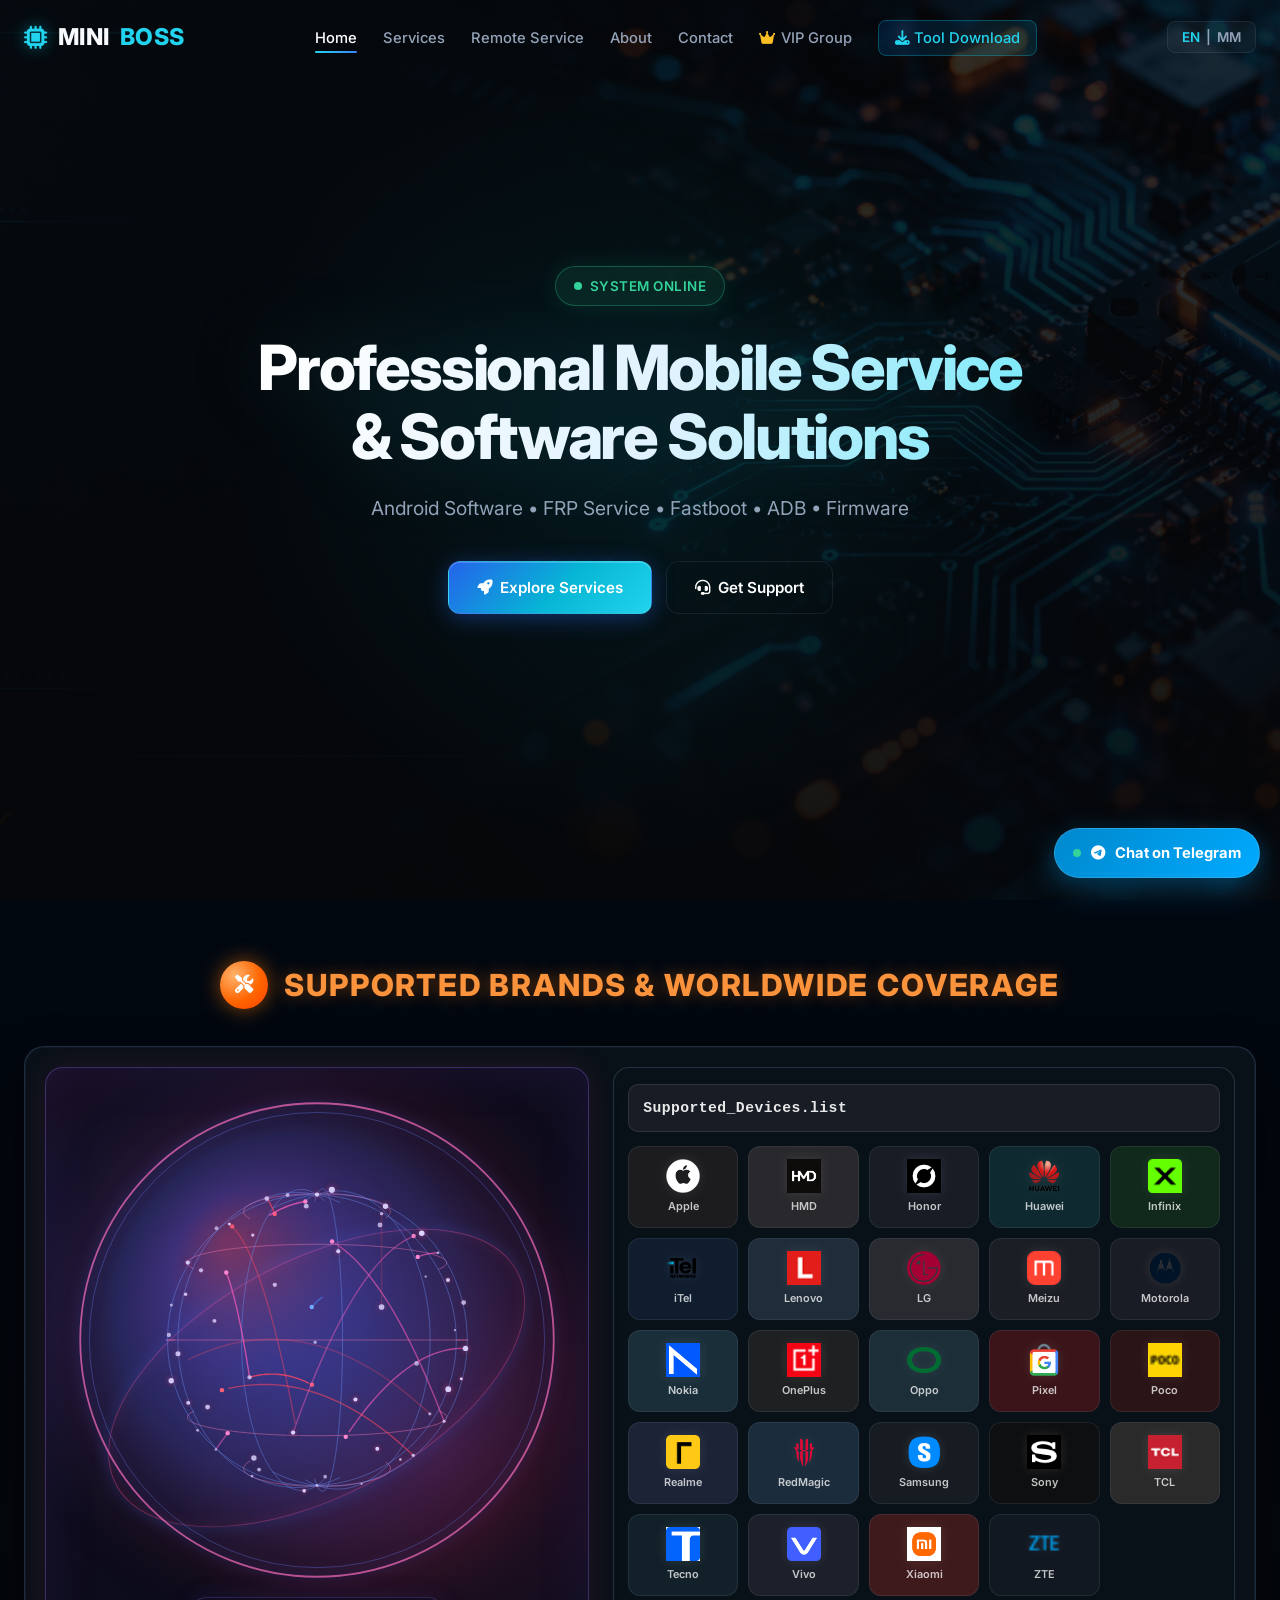
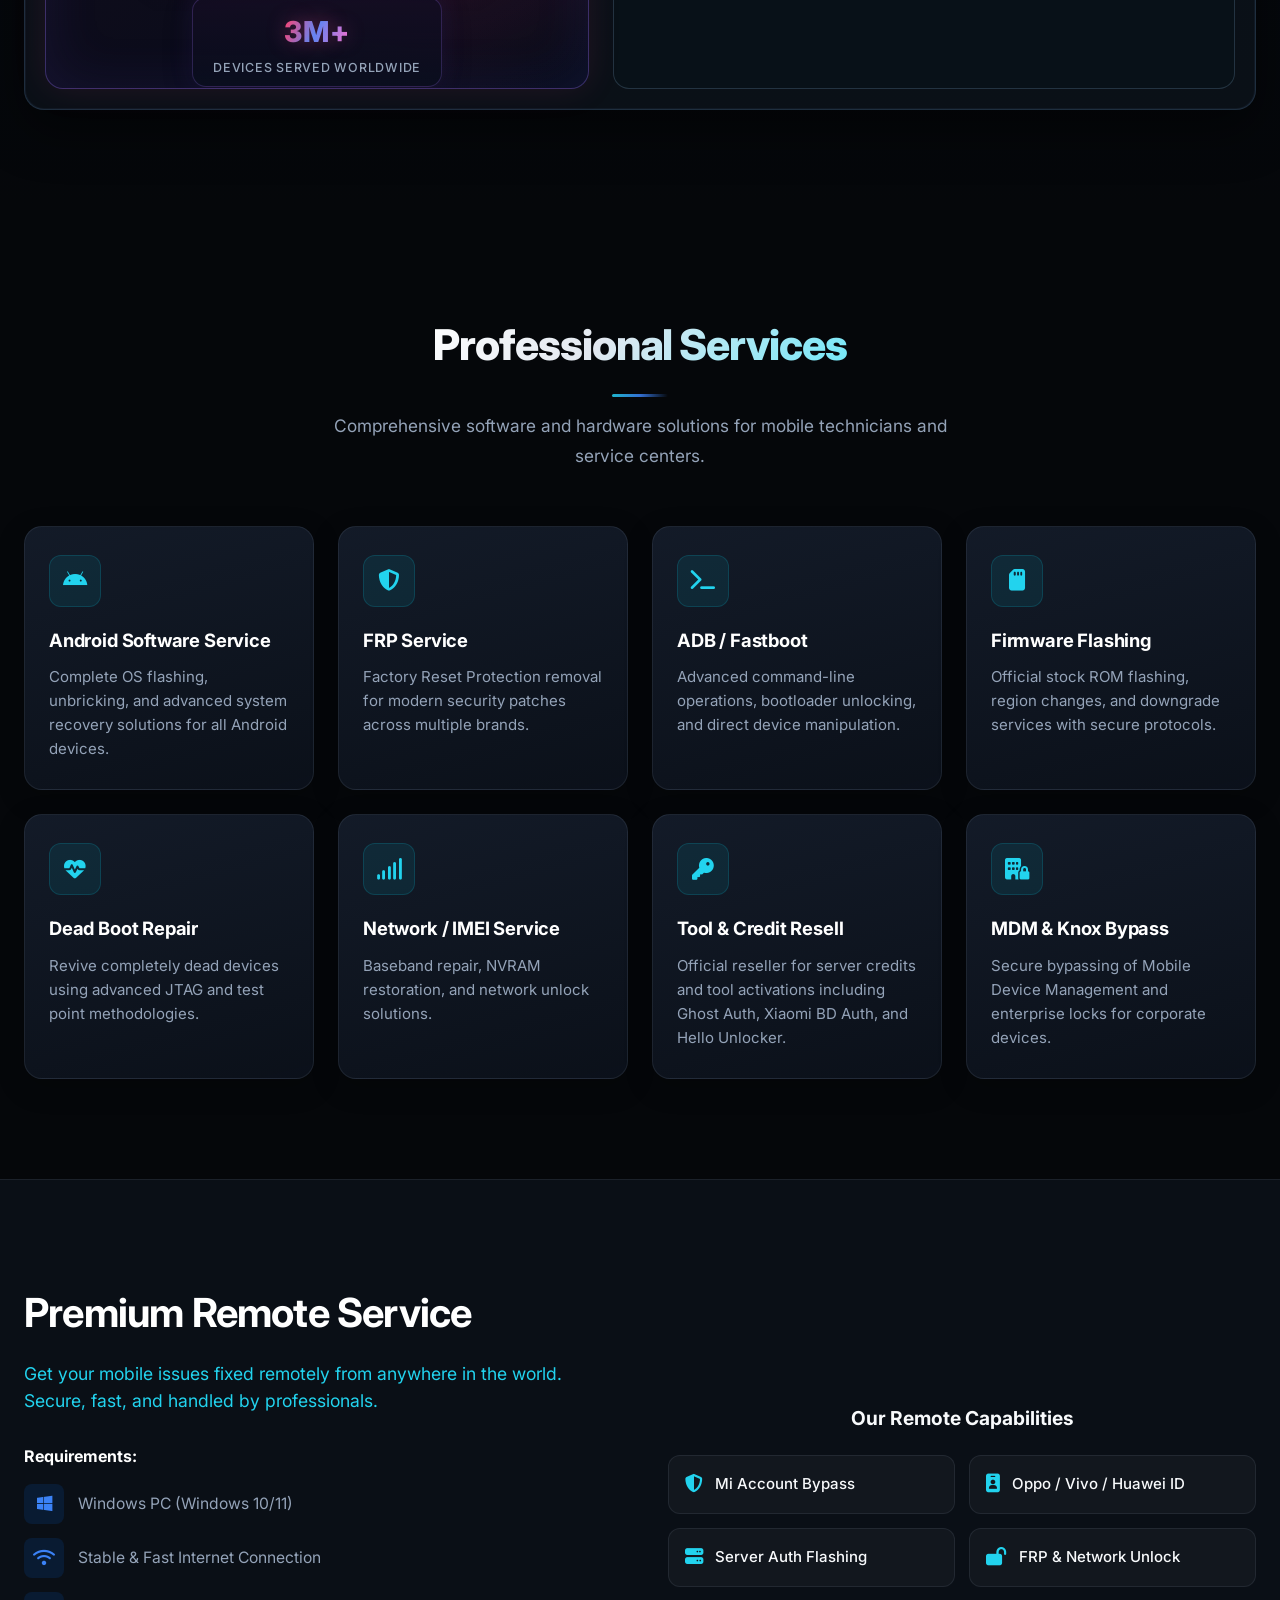
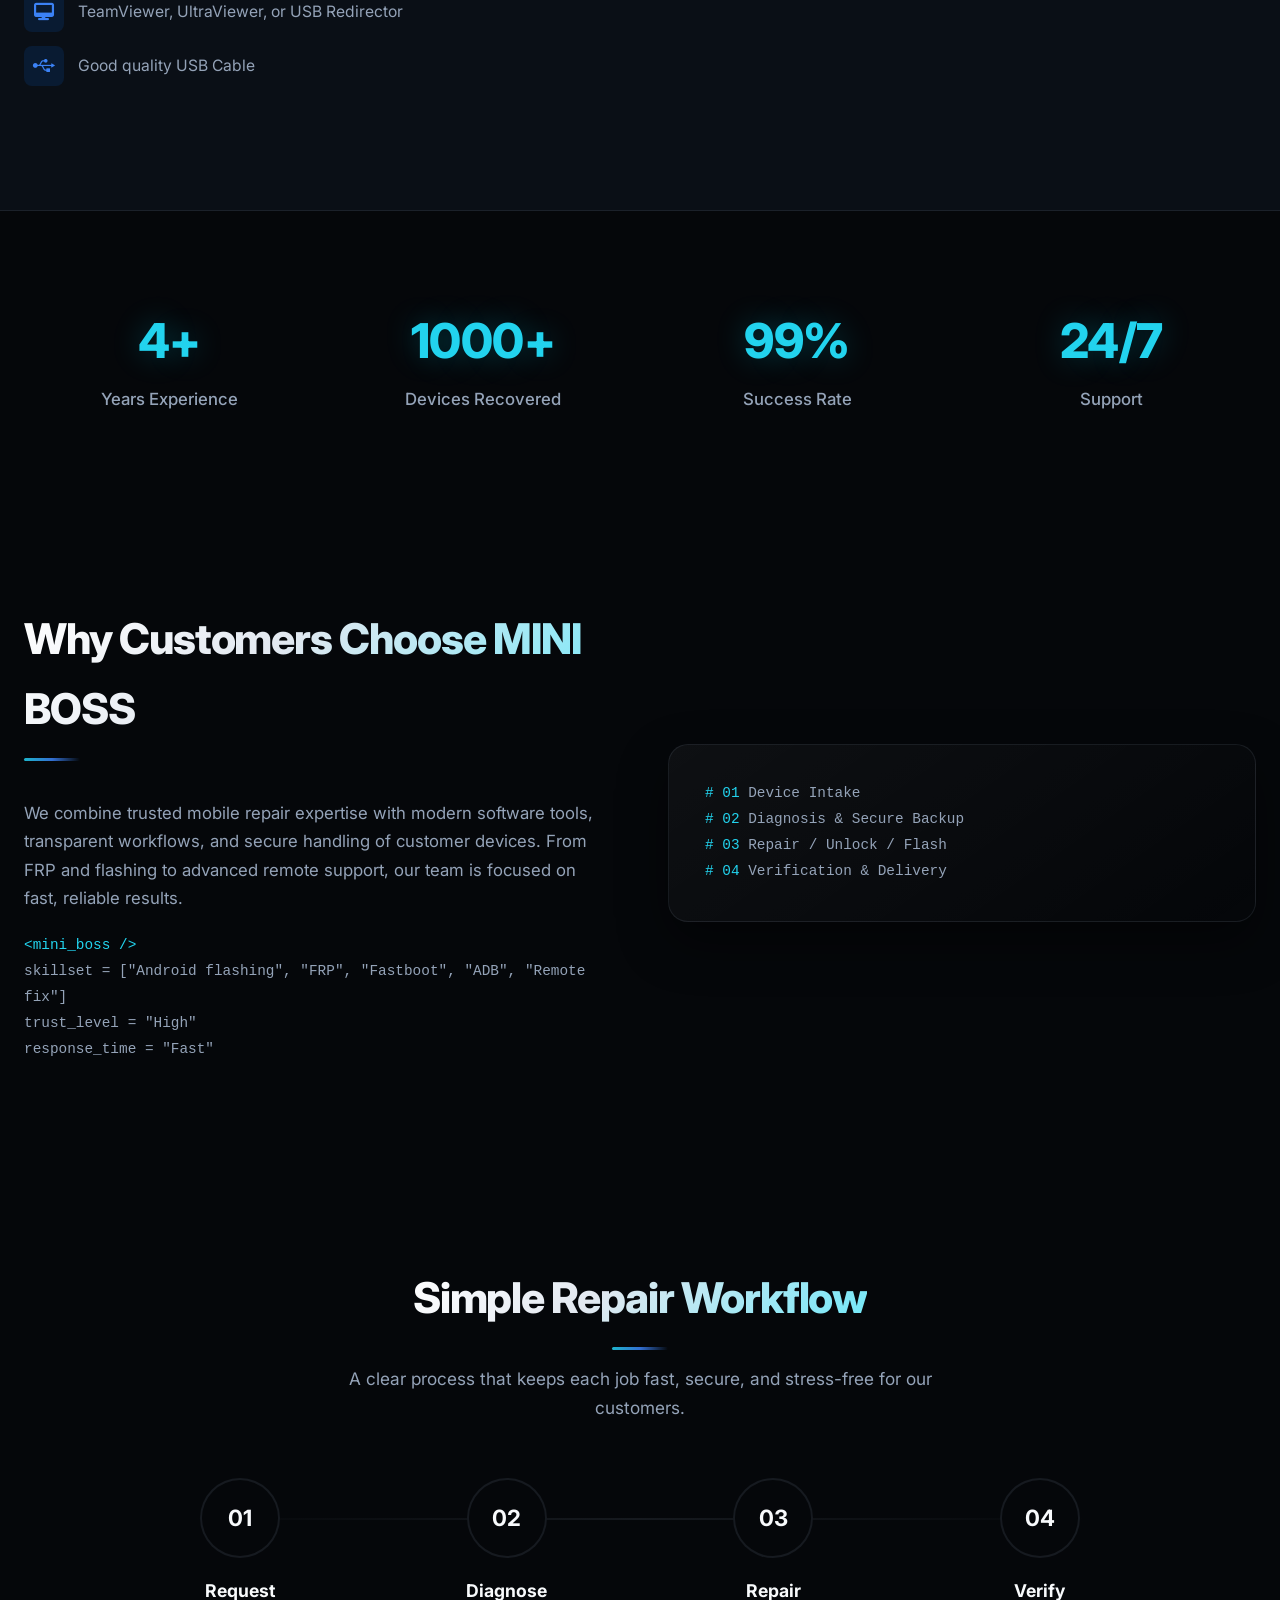
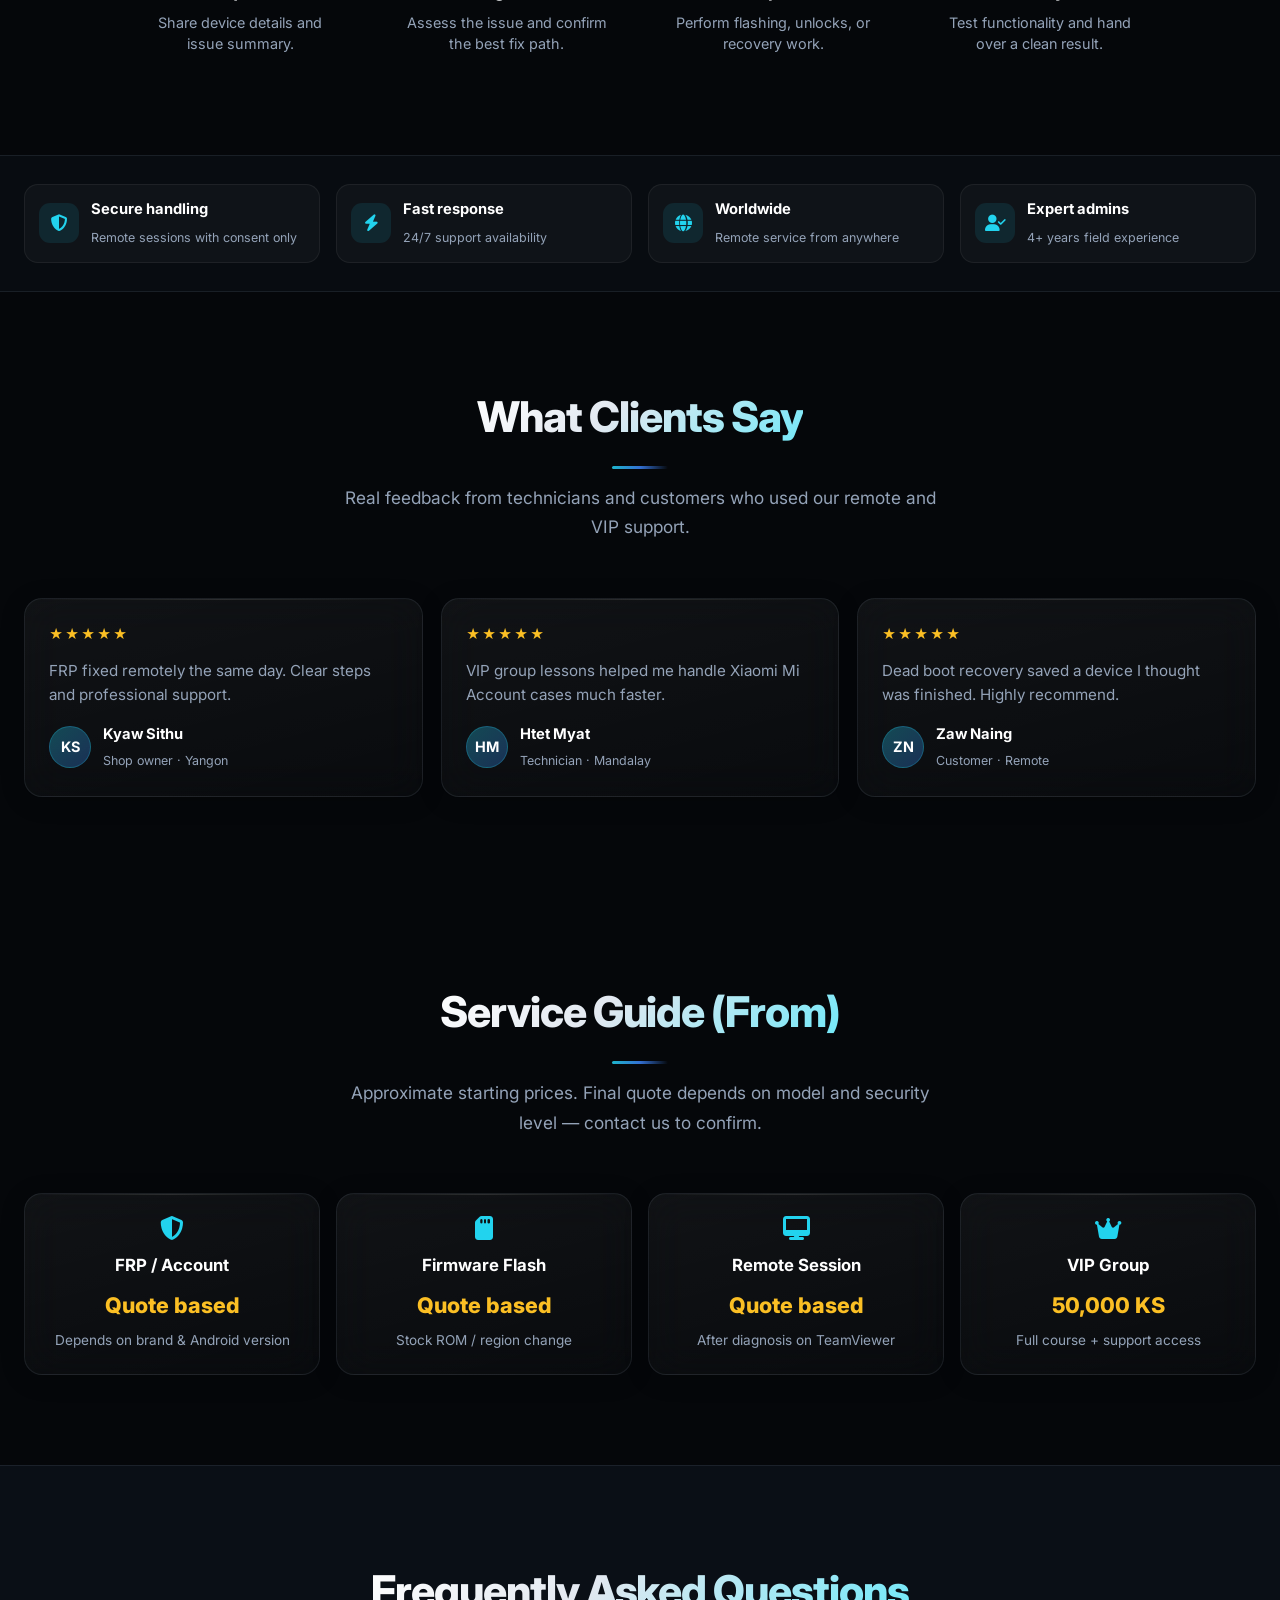
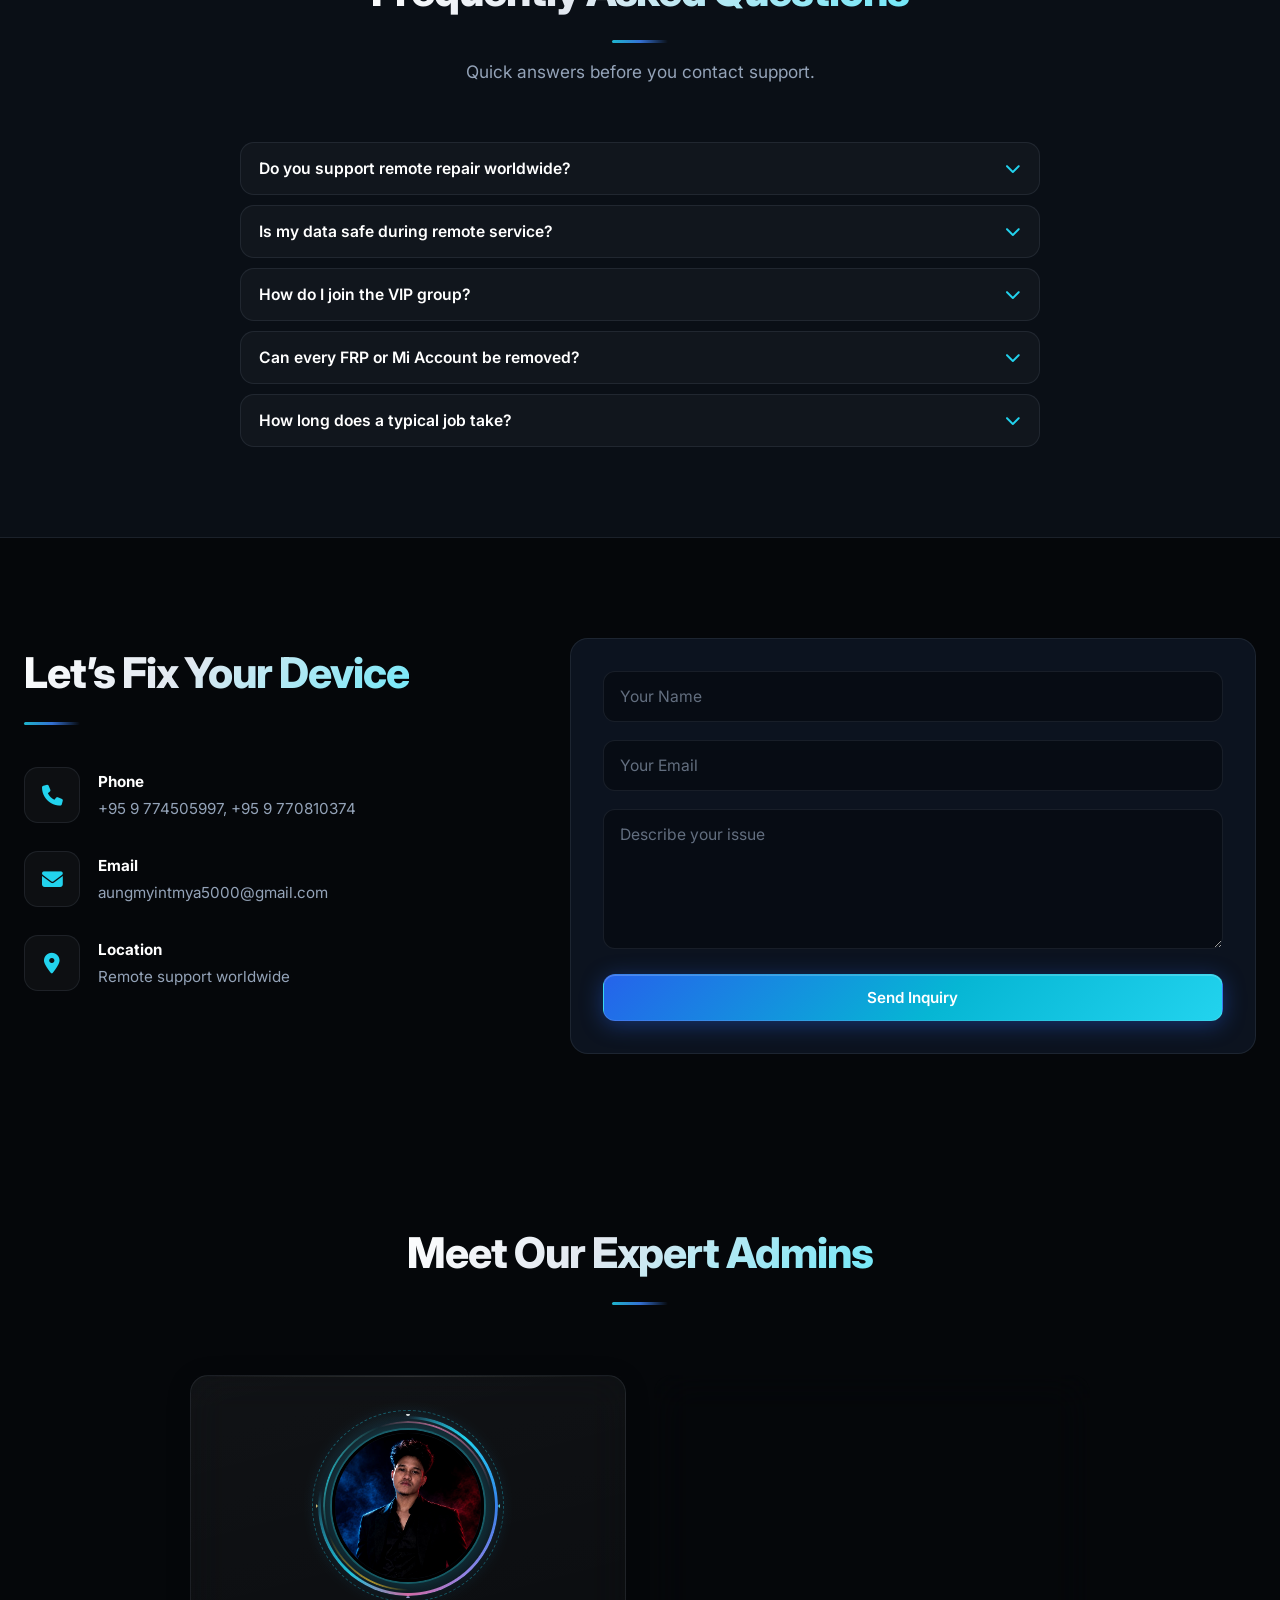
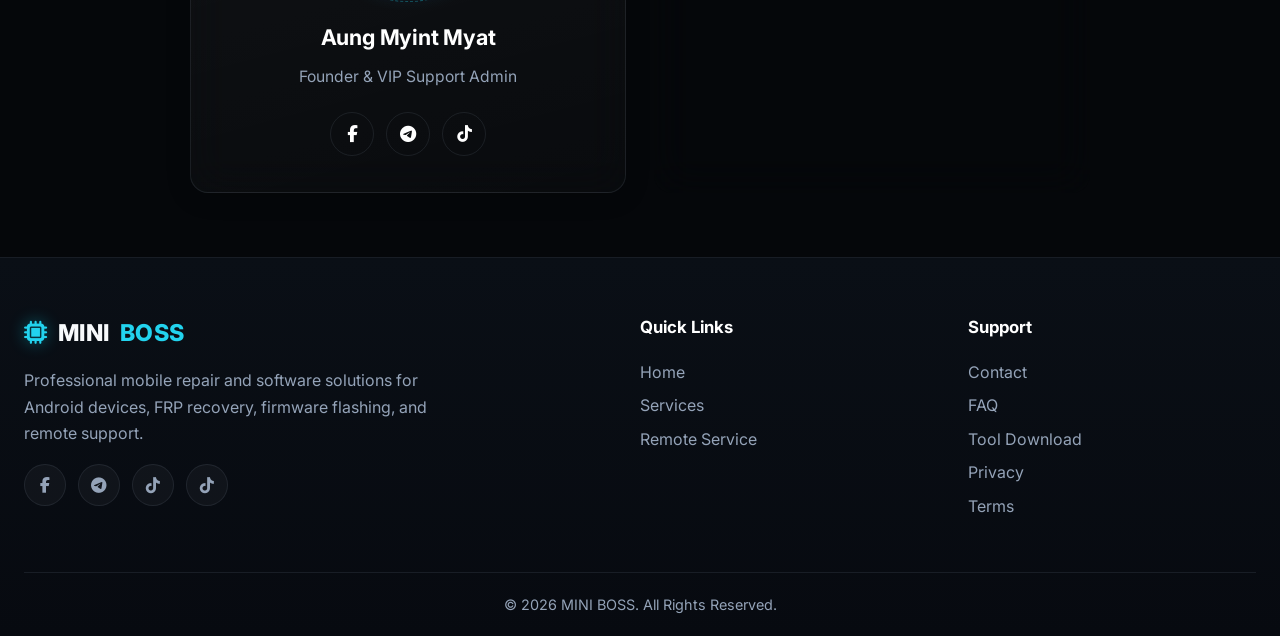
==== commit e9dd8135: "Update index.html" ====
--- a/MINI-BOSS-WEB/index.html
+++ b/MINI-BOSS-WEB/index.html
@@ -420,13 +420,13 @@
                 <div class="glass-card price-guide-card reveal">
                     <i class="fa-solid fa-shield-halved"></i>
                     <h3 data-i18n="p1-title">FRP / Account</h3>
-                    <div class="price-from" data-i18n="p1-price">From 15,000 KS</div>
+                    <div class="price-from" data-i18n="p1-price">Quote based</div>
                     <p data-i18n="p1-desc">Depends on brand & Android version</p>
                 </div>
                 <div class="glass-card price-guide-card reveal">
                     <i class="fa-solid fa-sd-card"></i>
                     <h3 data-i18n="p2-title">Firmware Flash</h3>
-                    <div class="price-from" data-i18n="p2-price">From 10,000 KS</div>
+                    <div class="price-from" data-i18n="p2-price">Quote based</div>
                     <p data-i18n="p2-desc">Stock ROM / region change</p>
                 </div>
                 <div class="glass-card price-guide-card reveal">
@@ -716,10 +716,10 @@
                     "pricing-title": "Service Guide (From)",
                     "pricing-desc": "Approximate starting prices. Final quote depends on model and security level — contact us to confirm.",
                     "p1-title": "FRP / Account",
-                    "p1-price": "From 15,000 KS",
+                    "p1-price": "Quote based",
                     "p1-desc": "Depends on brand & Android version",
                     "p2-title": "Firmware Flash",
-                    "p2-price": "From 10,000 KS",
+                    "p2-price": "Quote based",
                     "p2-desc": "Stock ROM / region change",
                     "p3-title": "Remote Session",
                     "p3-price": "Quote based",
@@ -838,10 +838,10 @@
                     "pricing-title": "ဝန်ဆောင်မှု စျေးနှုန်း (မှစ၍)",
                     "pricing-desc": "ခန့်မှန်း စျေးနှုန်းများ။ မော်ဒယ်နှင့် security အပေါ် မူတည်ပြီး အတိအကျ ချိန်ညှိပါမည်။",
                     "p1-title": "FRP / Account",
-                    "p1-price": "၁၅,၀၀၀ KS မှ",
+                    "p1-price": "စစ်ဆေးပြီးမှ ဈေး",
                     "p1-desc": "Brand နှင့် Android version ပေါ်မူတည်",
                     "p2-title": "Firmware Flash",
-                    "p2-price": "၁၀,၀၀၀ KS မှ",
+                    "p2-price": "စစ်ဆေးပြီးမှ ဈေး",
                     "p2-desc": "Stock ROM / Region ပြောင်း",
                     "p3-title": "Remote Session",
                     "p3-price": "စစ်ဆေးပြီးမှ ဈေး",
--- a/MINI-BOSS-WEB/style.css
+++ b/MINI-BOSS-WEB/style.css
@@ -2380,3 +2380,328 @@
         animation: none;
     }
 }
+
+/* ========== PAGE LOADER ========== */
+.page-loader {
+    position: fixed;
+    inset: 0;
+    z-index: 99999;
+    display: flex;
+    align-items: center;
+    justify-content: center;
+    background: #05070A;
+    transition: opacity 0.45s ease, visibility 0.45s ease;
+}
+.page-loader.hide {
+    opacity: 0;
+    visibility: hidden;
+    pointer-events: none;
+}
+.page-loader-inner {
+    text-align: center;
+}
+.page-loader-spin {
+    width: 42px;
+    height: 42px;
+    margin: 0 auto 14px;
+    border: 3px solid rgba(34, 211, 238, 0.15);
+    border-top-color: var(--accent-cyan);
+    border-radius: 50%;
+    animation: loaderSpin 0.7s linear infinite;
+}
+.page-loader-text {
+    color: var(--text-muted);
+    font-size: 0.85rem;
+    font-weight: 600;
+    letter-spacing: 0.08em;
+}
+@keyframes loaderSpin {
+    to { transform: rotate(360deg); }
+}
+
+/* ========== TRUST STRIP ========== */
+.trust-strip {
+    padding: 28px 0;
+    border-top: 1px solid var(--glass-border);
+    border-bottom: 1px solid var(--glass-border);
+    background: rgba(10, 15, 22, 0.6);
+}
+.trust-grid {
+    display: grid;
+    grid-template-columns: repeat(4, 1fr);
+    gap: 16px;
+}
+.trust-item {
+    display: flex;
+    align-items: center;
+    gap: 12px;
+    padding: 12px 14px;
+    border-radius: 14px;
+    background: rgba(255, 255, 255, 0.03);
+    border: 1px solid rgba(255, 255, 255, 0.06);
+}
+.trust-item i {
+    width: 40px;
+    height: 40px;
+    display: flex;
+    align-items: center;
+    justify-content: center;
+    border-radius: 11px;
+    background: rgba(34, 211, 238, 0.1);
+    color: var(--accent-cyan);
+    font-size: 1.05rem;
+    flex-shrink: 0;
+}
+.trust-item strong {
+    display: block;
+    font-size: 0.92rem;
+    color: #fff;
+    margin-bottom: 2px;
+}
+.trust-item span {
+    font-size: 0.78rem;
+    color: var(--text-muted);
+}
+
+/* ========== TESTIMONIALS ========== */
+.testimonials-section {
+    padding: 90px 0;
+}
+.testimonials-grid {
+    display: grid;
+    grid-template-columns: repeat(auto-fit, minmax(260px, 1fr));
+    gap: 18px;
+}
+.testimonial-card {
+    padding: 24px;
+    display: flex;
+    flex-direction: column;
+    gap: 14px;
+}
+.testimonial-stars {
+    color: #fbbf24;
+    font-size: 0.85rem;
+    letter-spacing: 2px;
+}
+.testimonial-card p {
+    color: var(--text-muted);
+    font-size: 0.95rem;
+    line-height: 1.6;
+    flex-grow: 1;
+}
+.testimonial-author {
+    display: flex;
+    align-items: center;
+    gap: 12px;
+}
+.testimonial-avatar {
+    width: 42px;
+    height: 42px;
+    border-radius: 50%;
+    background: linear-gradient(135deg, rgba(34, 211, 238, 0.3), rgba(59, 130, 246, 0.3));
+    display: flex;
+    align-items: center;
+    justify-content: center;
+    color: #fff;
+    font-weight: 700;
+    font-size: 0.9rem;
+    border: 1px solid rgba(34, 211, 238, 0.25);
+}
+.testimonial-author strong {
+    display: block;
+    color: #fff;
+    font-size: 0.92rem;
+}
+.testimonial-author span {
+    font-size: 0.78rem;
+    color: var(--text-muted);
+}
+
+/* ========== FAQ ========== */
+.faq-section {
+    padding: 90px 0;
+    background: var(--bg-secondary);
+    border-top: 1px solid var(--glass-border);
+    border-bottom: 1px solid var(--glass-border);
+}
+.faq-list {
+    max-width: 800px;
+    margin: 0 auto;
+    display: flex;
+    flex-direction: column;
+    gap: 10px;
+}
+.faq-item {
+    border: 1px solid var(--glass-border);
+    border-radius: 14px;
+    background: rgba(255, 255, 255, 0.03);
+    overflow: hidden;
+    transition: border-color 0.3s ease;
+}
+.faq-item.open {
+    border-color: rgba(34, 211, 238, 0.35);
+}
+.faq-q {
+    width: 100%;
+    display: flex;
+    align-items: center;
+    justify-content: space-between;
+    gap: 16px;
+    padding: 16px 18px;
+    background: transparent;
+    border: none;
+    color: #fff;
+    font-size: 0.98rem;
+    font-weight: 600;
+    text-align: left;
+    cursor: pointer;
+    font-family: inherit;
+}
+.faq-q i {
+    color: var(--accent-cyan);
+    transition: transform 0.3s ease;
+    flex-shrink: 0;
+}
+.faq-item.open .faq-q i {
+    transform: rotate(180deg);
+}
+.faq-a {
+    max-height: 0;
+    overflow: hidden;
+    transition: max-height 0.4s ease, padding 0.3s ease;
+    color: var(--text-muted);
+    font-size: 0.92rem;
+    line-height: 1.65;
+    padding: 0 18px;
+}
+.faq-item.open .faq-a {
+    max-height: 280px;
+    padding: 0 18px 16px;
+}
+
+/* ========== PRICE GUIDE ========== */
+.price-guide-section {
+    padding: 90px 0;
+}
+.price-guide-grid {
+    display: grid;
+    grid-template-columns: repeat(auto-fit, minmax(220px, 1fr));
+    gap: 16px;
+}
+.price-guide-card {
+    padding: 22px;
+    text-align: center;
+}
+.price-guide-card i {
+    font-size: 1.5rem;
+    color: var(--accent-cyan);
+    margin-bottom: 12px;
+}
+.price-guide-card h3 {
+    font-size: 1.05rem;
+    margin-bottom: 8px;
+    color: #fff;
+}
+.price-guide-card .price-from {
+    font-size: 1.35rem;
+    font-weight: 800;
+    color: var(--accent-gold);
+    margin-bottom: 6px;
+}
+.price-guide-card p {
+    font-size: 0.85rem;
+    color: var(--text-muted);
+}
+
+/* ========== FLOAT CONTACT ========== */
+.float-contact {
+    position: fixed;
+    right: 20px;
+    bottom: 22px;
+    z-index: 900;
+    display: flex;
+    flex-direction: column;
+    align-items: flex-end;
+    gap: 10px;
+}
+.float-contact-btn {
+    display: inline-flex;
+    align-items: center;
+    gap: 10px;
+    padding: 12px 18px;
+    border-radius: 999px;
+    background: linear-gradient(135deg, #0088cc, #00aaff);
+    color: #fff;
+    font-weight: 700;
+    font-size: 0.92rem;
+    box-shadow: 0 10px 30px rgba(0, 136, 204, 0.4);
+    border: 1px solid rgba(255, 255, 255, 0.15);
+    transition: transform 0.3s var(--ease-out-expo), box-shadow 0.3s ease;
+}
+.float-contact-btn:hover {
+    transform: translateY(-3px) scale(1.03);
+    box-shadow: 0 14px 36px rgba(0, 136, 204, 0.55);
+    color: #fff;
+}
+.float-contact-btn .online-dot {
+    width: 8px;
+    height: 8px;
+    border-radius: 50%;
+    background: #34d399;
+    box-shadow: 0 0 0 0 rgba(52, 211, 153, 0.7);
+    animation: pulse 2s infinite;
+}
+.float-contact-label {
+    display: none;
+}
+@media (min-width: 640px) {
+    .float-contact-label { display: inline; }
+}
+
+/* ========== LEGAL PAGES ========== */
+.legal-page {
+    padding: 120px 0 80px;
+}
+.legal-content {
+    max-width: 760px;
+}
+.legal-content h1 {
+    font-size: clamp(1.8rem, 4vw, 2.4rem);
+    margin-bottom: 8px;
+}
+.legal-updated {
+    color: var(--text-muted);
+    font-size: 0.9rem;
+    margin-bottom: 28px;
+}
+.legal-content h2 {
+    font-size: 1.15rem;
+    margin: 28px 0 10px;
+    color: #fff;
+}
+.legal-content p,
+.legal-content li {
+    color: var(--text-muted);
+    line-height: 1.7;
+    margin-bottom: 10px;
+}
+.legal-content ul {
+    padding-left: 1.2rem;
+    list-style: disc;
+    margin-bottom: 12px;
+}
+
+@media (max-width: 900px) {
+    .trust-grid {
+        grid-template-columns: 1fr 1fr;
+    }
+}
+@media (max-width: 560px) {
+    .trust-grid {
+        grid-template-columns: 1fr;
+    }
+    .float-contact {
+        right: 14px;
+        bottom: 16px;
+    }
+}
